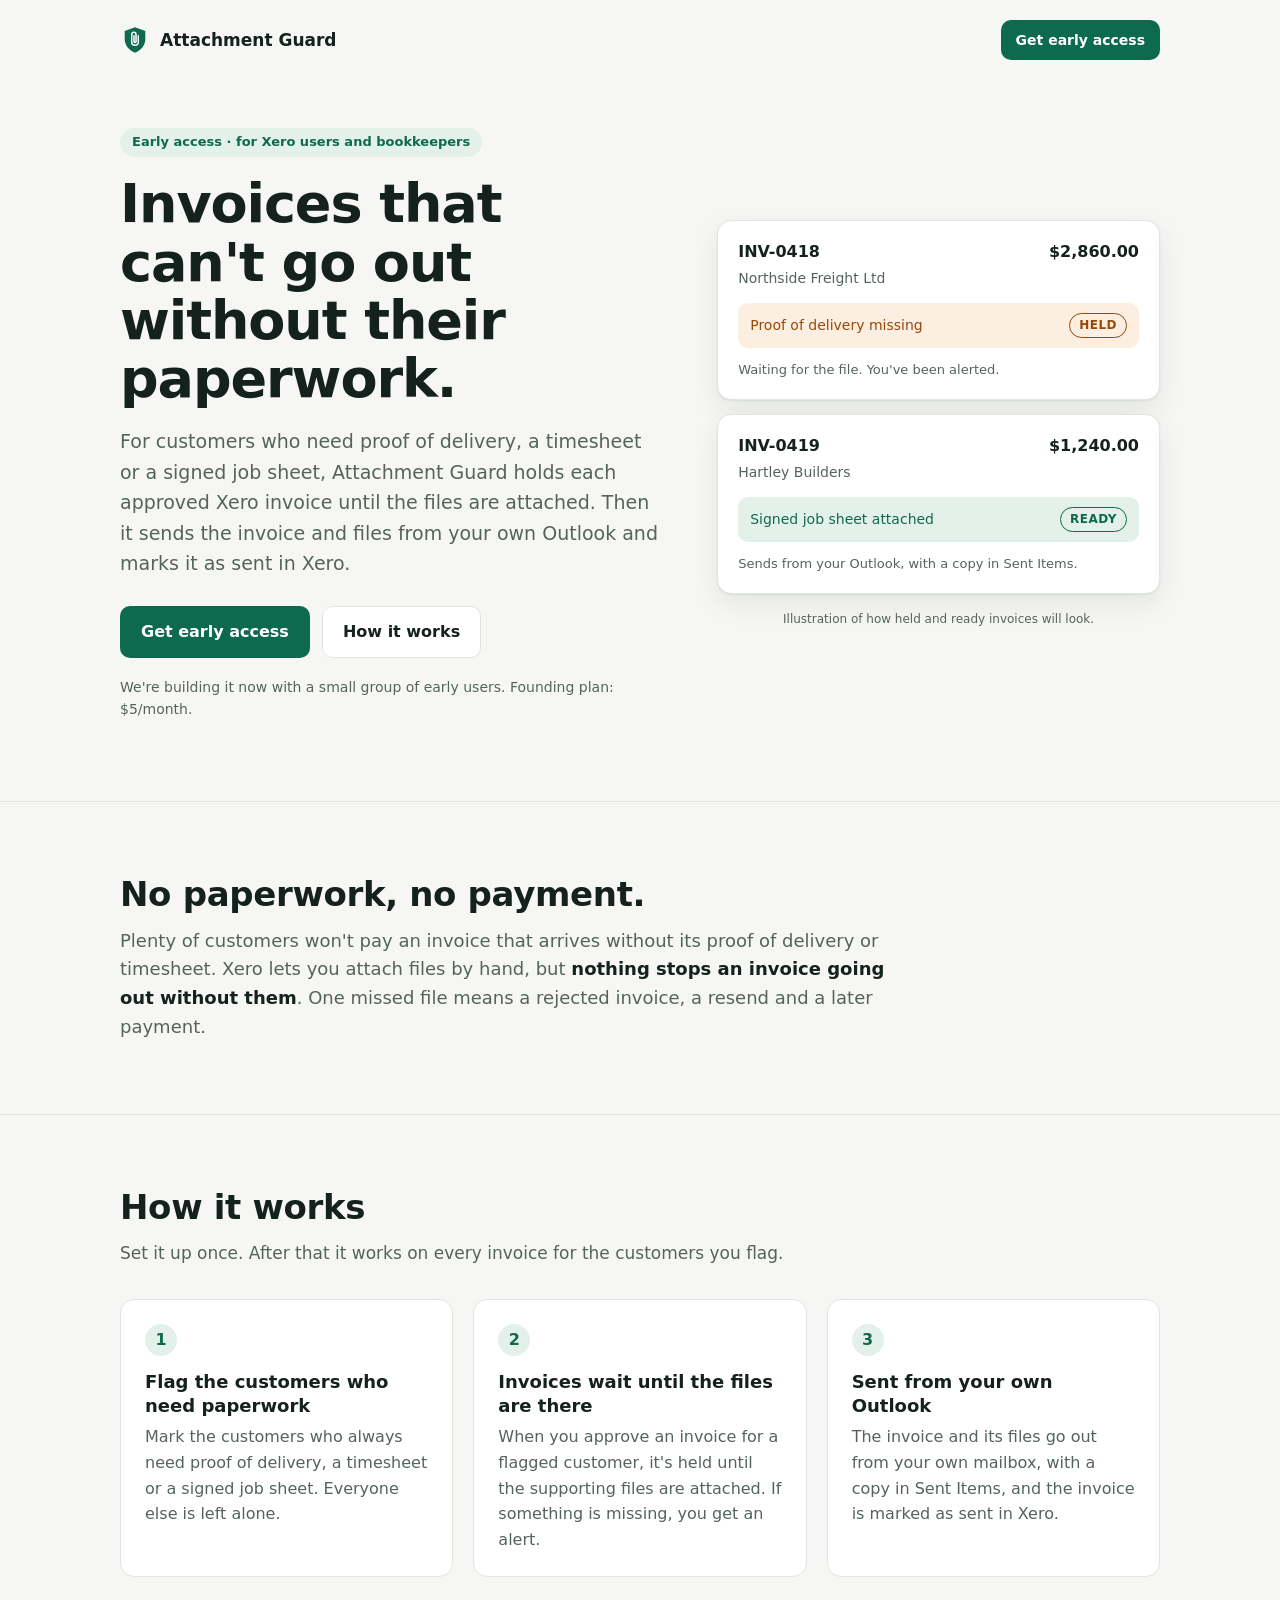
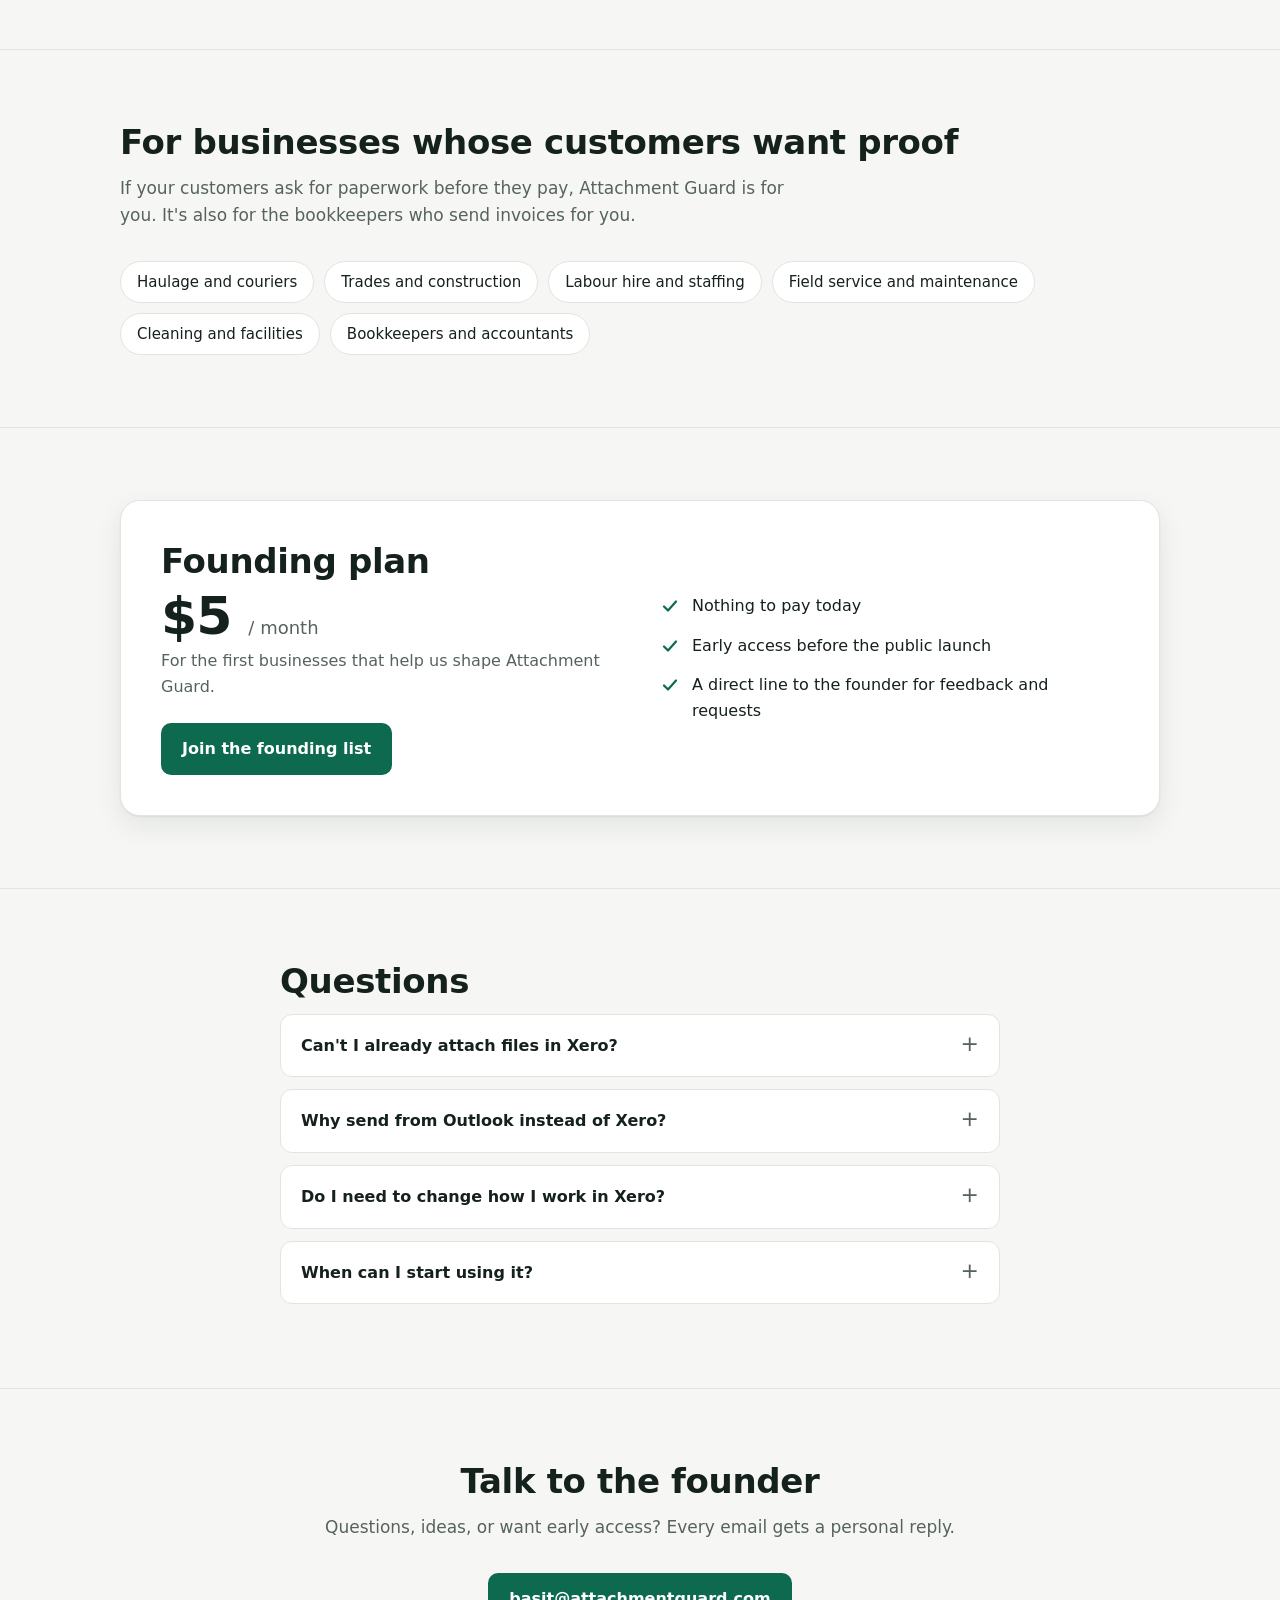
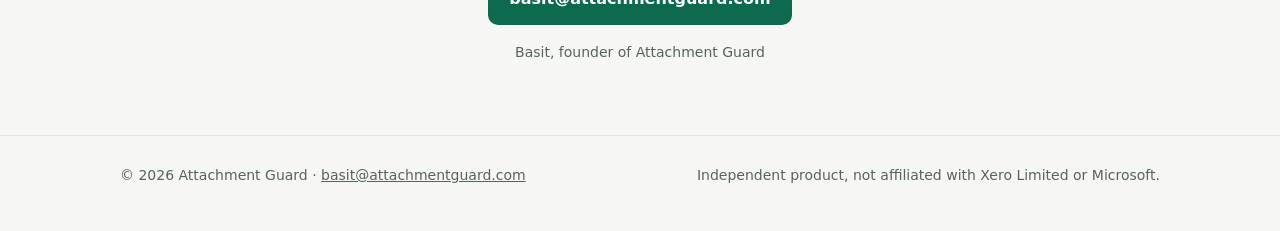
==== index.html @ 94b6b6aa "Add one-page website for attachmentguard.com Co-Authored-By: Claude Opus 5.5 <noreply@anthropic.com>" ====
<!doctype html>
<html lang="en">
<head>
  <meta charset="utf-8">
  <meta name="viewport" content="width=device-width, initial-scale=1">
  <meta name="color-scheme" content="light dark">
  <title>Attachment Guard – invoices that can't go out without their paperwork</title>
  <meta name="description" content="Attachment Guard holds Xero invoices until the proof of delivery, timesheet or signed job sheet is attached, then sends them from your own Outlook. Now in early access.">
  <link rel="canonical" href="https://attachmentguard.com/">
  <link rel="icon" href="favicon.svg" type="image/svg+xml">
  <meta name="theme-color" content="#0e6a4e">
  <meta property="og:type" content="website">
  <meta property="og:url" content="https://attachmentguard.com/">
  <meta property="og:title" content="Attachment Guard – invoices that can't go out without their paperwork">
  <meta property="og:description" content="Holds Xero invoices until the proof of delivery, timesheet or job sheet is attached, then sends them from your own Outlook.">
  <style>
    :root {
      --bg: #f6f7f4;
      --surface: #ffffff;
      --ink: #15211c;
      --muted: #56635c;
      --line: #e1e5df;
      --brand: #0e6a4e;
      --brand-hover: #0b5640;
      --brand-ink: #ffffff;
      --brand-soft: #e3f1ea;
      --warn: #9a4806;
      --warn-soft: #fcefe1;
      --shadow: 0 1px 2px rgba(16, 24, 20, .06), 0 10px 28px rgba(16, 24, 20, .08);
      --radius: 14px;
    }
    @media (prefers-color-scheme: dark) {
      :root {
        --bg: #0f1412;
        --surface: #161d1a;
        --ink: #e8eeeb;
        --muted: #9fada6;
        --line: #27312d;
        --brand: #44c495;
        --brand-hover: #5fd4a8;
        --brand-ink: #06211a;
        --brand-soft: #173329;
        --warn: #f2a868;
        --warn-soft: #33251a;
        --shadow: 0 1px 2px rgba(0, 0, 0, .3), 0 10px 28px rgba(0, 0, 0, .35);
      }
    }

    * { box-sizing: border-box; }
    html { -webkit-text-size-adjust: 100%; scroll-behavior: smooth; }
    body {
      margin: 0;
      background: var(--bg);
      color: var(--ink);
      font: 16px/1.6 system-ui, -apple-system, "Segoe UI", Roboto, "Helvetica Neue", Arial, sans-serif;
    }
    a { color: var(--brand); }
    a:focus-visible, summary:focus-visible { outline: 3px solid var(--brand); outline-offset: 3px; border-radius: 6px; }
    .wrap { max-width: 1080px; margin: 0 auto; padding: 0 20px; }

    /* Header */
    .site-head { display: flex; align-items: center; justify-content: space-between; gap: 16px; padding: 20px 0; }
    .logo { display: flex; align-items: center; gap: 10px; color: var(--ink); text-decoration: none; font-weight: 700; font-size: 17px; }
    .logo svg { width: 30px; height: 30px; flex: none; }
    .logo .shield { fill: var(--brand); }
    .logo .clip { stroke: var(--brand-ink); }

    /* Buttons */
    .btn {
      display: inline-flex; align-items: center; justify-content: center; gap: 8px;
      padding: 12px 20px; border-radius: 10px; border: 1px solid transparent;
      font-weight: 600; text-decoration: none; transition: background-color .15s, border-color .15s;
    }
    .btn-primary { background: var(--brand); color: var(--brand-ink); }
    .btn-primary:hover { background: var(--brand-hover); }
    .btn-ghost { background: var(--surface); color: var(--ink); border-color: var(--line); }
    .btn-ghost:hover { border-color: var(--muted); }
    .btn-sm { padding: 8px 14px; font-size: 14px; }

    /* Hero */
    .hero { display: grid; grid-template-columns: 1.1fr .9fr; gap: 56px; align-items: center; padding: 48px 0 80px; }
    .eyebrow {
      display: inline-block; margin-bottom: 18px; padding: 4px 12px; border-radius: 999px;
      background: var(--brand-soft); color: var(--brand); font-size: 13px; font-weight: 600;
    }
    h1 { margin: 0 0 18px; font-size: clamp(34px, 5.2vw, 54px); line-height: 1.08; letter-spacing: -.02em; }
    .lede { margin: 0 0 28px; max-width: 34em; color: var(--muted); font-size: clamp(17px, 2vw, 19px); }
    .cta-row { display: flex; flex-wrap: wrap; gap: 12px; }
    .fine { margin: 18px 0 0; color: var(--muted); font-size: 14px; }

    /* Invoice illustration */
    .mock { display: grid; gap: 14px; }
    .inv { background: var(--surface); border: 1px solid var(--line); border-radius: var(--radius); box-shadow: var(--shadow); padding: 18px 20px; }
    .inv-top { display: flex; justify-content: space-between; align-items: baseline; gap: 12px; }
    .inv-id { font-weight: 700; }
    .inv-amt { font-weight: 600; font-variant-numeric: tabular-nums; }
    .inv-cust { margin: 2px 0 14px; color: var(--muted); font-size: 14px; }
    .req { display: flex; align-items: center; justify-content: space-between; gap: 10px; padding: 10px 12px; border-radius: 10px; font-size: 14px; font-weight: 500; }
    .req.missing { background: var(--warn-soft); color: var(--warn); }
    .req.ok { background: var(--brand-soft); color: var(--brand); }
    .badge { flex: none; padding: 2px 9px; border: 1px solid currentColor; border-radius: 999px; font-size: 12px; font-weight: 700; letter-spacing: .04em; text-transform: uppercase; }
    .inv-foot { margin-top: 12px; color: var(--muted); font-size: 13px; }
    .mock-caption { margin: 2px 0 0; color: var(--muted); font-size: 12px; text-align: center; }

    /* Sections */
    section { padding: 72px 0; border-top: 1px solid var(--line); }
    h2 { margin: 0 0 12px; font-size: clamp(26px, 3.4vw, 34px); line-height: 1.2; letter-spacing: -.01em; }
    .section-lede { margin: 0 0 32px; max-width: 40em; color: var(--muted); font-size: 17px; }
    .problem p { max-width: 44em; margin: 0; color: var(--muted); font-size: 18px; }
    .problem strong { color: var(--ink); }

    .steps { display: grid; grid-template-columns: repeat(3, 1fr); gap: 20px; margin: 0; padding: 0; list-style: none; }
    .steps li { background: var(--surface); border: 1px solid var(--line); border-radius: var(--radius); padding: 24px; }
    .num { display: inline-grid; place-items: center; width: 32px; height: 32px; margin-bottom: 14px; border-radius: 50%; background: var(--brand-soft); color: var(--brand); font-weight: 700; }
    .steps h3 { margin: 0 0 6px; font-size: 18px; line-height: 1.35; }
    .steps p { margin: 0; color: var(--muted); }

    .chips { display: flex; flex-wrap: wrap; gap: 10px; margin: 0; padding: 0; list-style: none; }
    .chips li { padding: 8px 16px; background: var(--surface); border: 1px solid var(--line); border-radius: 999px; font-size: 15px; }

    .plan {
      display: grid; grid-template-columns: 1fr 1fr; gap: 40px; align-items: center;
      padding: 40px; background: var(--surface); border: 1px solid var(--line); border-radius: 20px; box-shadow: var(--shadow);
    }
    .plan h2 { margin-bottom: 6px; }
    .price { margin: 8px 0 6px; font-size: 52px; font-weight: 800; line-height: 1; letter-spacing: -.02em; }
    .price span { color: var(--muted); font-size: 18px; font-weight: 500; letter-spacing: 0; }
    .plan-note { margin: 0 0 24px; color: var(--muted); }
    .checks { display: grid; gap: 14px; margin: 0; padding: 0; list-style: none; }
    .checks li { display: flex; gap: 12px; }
    .checks svg { flex: none; width: 20px; height: 20px; margin-top: 3px; color: var(--brand); }

    .faq { max-width: 760px; }
    details { margin-bottom: 12px; padding: 0 20px; background: var(--surface); border: 1px solid var(--line); border-radius: 12px; }
    summary { display: flex; justify-content: space-between; gap: 16px; padding: 18px 0; cursor: pointer; font-weight: 600; list-style: none; }
    summary::-webkit-details-marker { display: none; }
    summary::after { content: "+"; color: var(--muted); font-size: 22px; font-weight: 400; line-height: 1; }
    details[open] summary::after { content: "\2013"; }
    details p { margin: 0 0 18px; color: var(--muted); }

    .contact { text-align: center; }
    .contact .section-lede { margin-left: auto; margin-right: auto; }
    .contact .btn { overflow-wrap: anywhere; }
    .signoff { margin: 16px 0 0; color: var(--muted); font-size: 14px; }

    .site-foot { padding: 28px 0 44px; border-top: 1px solid var(--line); color: var(--muted); font-size: 14px; }
    .foot-row { display: flex; flex-wrap: wrap; justify-content: space-between; gap: 8px 24px; }
    .site-foot a { color: inherit; }

    @media (max-width: 860px) {
      .hero { grid-template-columns: 1fr; gap: 40px; padding: 24px 0 64px; }
      .steps { grid-template-columns: 1fr; }
      section { padding: 56px 0; }
    }
    @media (max-width: 720px) {
      .plan { grid-template-columns: 1fr; gap: 28px; padding: 26px 22px; }
    }
    @media (max-width: 420px) {
      .wrap { padding: 0 16px; }
      .cta-row .btn { flex: 1 1 100%; }
      .site-head .btn-sm { padding: 7px 12px; }
    }
    @media (prefers-reduced-motion: reduce) {
      html { scroll-behavior: auto; }
    }
  </style>
</head>
<body>
  <div class="wrap">
    <header class="site-head">
      <a class="logo" href="/" aria-label="Attachment Guard home">
        <svg viewBox="0 0 32 32" aria-hidden="true">
          <path class="shield" d="M16 2.5 5 6.5v8.2c0 7.1 4.7 12.6 11 14.8 6.3-2.2 11-7.7 11-14.8V6.5L16 2.5z"/>
          <path class="clip" d="M19.5 11.5v6.5a3.5 3.5 0 0 1-7 0V10a2.3 2.3 0 0 1 4.6 0v7.6a1.1 1.1 0 0 1-2.2 0v-6.1" fill="none" stroke-width="1.6" stroke-linecap="round" stroke-linejoin="round"/>
        </svg>
        Attachment Guard
      </a>
      <a class="btn btn-primary btn-sm" href="mailto:basit@attachmentguard.com?subject=Early%20access%20to%20Attachment%20Guard">Get early access</a>
    </header>

    <main>
      <div class="hero">
        <div>
          <span class="eyebrow">Early access &middot; for Xero users and bookkeepers</span>
          <h1>Invoices that can't go out without their paperwork.</h1>
          <p class="lede">For customers who need proof of delivery, a timesheet or a signed job sheet, Attachment Guard holds each approved Xero invoice until the files are attached. Then it sends the invoice and files from your own Outlook and marks it as sent in Xero.</p>
          <div class="cta-row">
            <a class="btn btn-primary" href="mailto:basit@attachmentguard.com?subject=Early%20access%20to%20Attachment%20Guard">Get early access</a>
            <a class="btn btn-ghost" href="#how">How it works</a>
          </div>
          <p class="fine">We're building it now with a small group of early users. Founding plan: $5/month.</p>
        </div>

        <div class="mock" role="img" aria-label="Illustration: one invoice held because its proof of delivery is missing, and another ready to send because its signed job sheet is attached.">
          <div class="inv">
            <div class="inv-top"><span class="inv-id">INV-0418</span><span class="inv-amt">$2,860.00</span></div>
            <div class="inv-cust">Northside Freight Ltd</div>
            <div class="req missing"><span>Proof of delivery missing</span><span class="badge">Held</span></div>
            <div class="inv-foot">Waiting for the file. You've been alerted.</div>
          </div>
          <div class="inv">
            <div class="inv-top"><span class="inv-id">INV-0419</span><span class="inv-amt">$1,240.00</span></div>
            <div class="inv-cust">Hartley Builders</div>
            <div class="req ok"><span>Signed job sheet attached</span><span class="badge">Ready</span></div>
            <div class="inv-foot">Sends from your Outlook, with a copy in Sent Items.</div>
          </div>
          <p class="mock-caption">Illustration of how held and ready invoices will look.</p>
        </div>
      </div>
    </main>
  </div>

  <section class="problem">
    <div class="wrap">
      <h2>No paperwork, no payment.</h2>
      <p>Plenty of customers won't pay an invoice that arrives without its proof of delivery or timesheet. Xero lets you attach files by hand, but <strong>nothing stops an invoice going out without them</strong>. One missed file means a rejected invoice, a resend and a later payment.</p>
    </div>
  </section>

  <section id="how">
    <div class="wrap">
      <h2>How it works</h2>
      <p class="section-lede">Set it up once. After that it works on every invoice for the customers you flag.</p>
      <ol class="steps">
        <li>
          <span class="num">1</span>
          <h3>Flag the customers who need paperwork</h3>
          <p>Mark the customers who always need proof of delivery, a timesheet or a signed job sheet. Everyone else is left alone.</p>
        </li>
        <li>
          <span class="num">2</span>
          <h3>Invoices wait until the files are there</h3>
          <p>When you approve an invoice for a flagged customer, it's held until the supporting files are attached. If something is missing, you get an alert.</p>
        </li>
        <li>
          <span class="num">3</span>
          <h3>Sent from your own Outlook</h3>
          <p>The invoice and its files go out from your own mailbox, with a copy in Sent Items, and the invoice is marked as sent in Xero.</p>
        </li>
      </ol>
    </div>
  </section>

  <section>
    <div class="wrap">
      <h2>For businesses whose customers want proof</h2>
      <p class="section-lede">If your customers ask for paperwork before they pay, Attachment Guard is for you. It's also for the bookkeepers who send invoices for you.</p>
      <ul class="chips">
        <li>Haulage and couriers</li>
        <li>Trades and construction</li>
        <li>Labour hire and staffing</li>
        <li>Field service and maintenance</li>
        <li>Cleaning and facilities</li>
        <li>Bookkeepers and accountants</li>
      </ul>
    </div>
  </section>

  <section>
    <div class="wrap">
      <div class="plan">
        <div>
          <h2>Founding plan</h2>
          <p class="price">$5 <span>/ month</span></p>
          <p class="plan-note">For the first businesses that help us shape Attachment Guard.</p>
          <a class="btn btn-primary" href="mailto:basit@attachmentguard.com?subject=Founding%20plan">Join the founding list</a>
        </div>
        <ul class="checks">
          <li>
            <svg viewBox="0 0 20 20" fill="none" stroke="currentColor" stroke-width="2.2" stroke-linecap="round" stroke-linejoin="round" aria-hidden="true"><path d="M4 10.5l4 4 8-9"/></svg>
            <span>Nothing to pay today</span>
          </li>
          <li>
            <svg viewBox="0 0 20 20" fill="none" stroke="currentColor" stroke-width="2.2" stroke-linecap="round" stroke-linejoin="round" aria-hidden="true"><path d="M4 10.5l4 4 8-9"/></svg>
            <span>Early access before the public launch</span>
          </li>
          <li>
            <svg viewBox="0 0 20 20" fill="none" stroke="currentColor" stroke-width="2.2" stroke-linecap="round" stroke-linejoin="round" aria-hidden="true"><path d="M4 10.5l4 4 8-9"/></svg>
            <span>A direct line to the founder for feedback and requests</span>
          </li>
        </ul>
      </div>
    </div>
  </section>

  <section>
    <div class="wrap faq">
      <h2>Questions</h2>
      <details>
        <summary>Can't I already attach files in Xero?</summary>
        <p>You can, by hand. The problem is that nothing stops an invoice going out without them. Attachment Guard holds invoices for flagged customers until the files are there, so they can't be forgotten.</p>
      </details>
      <details>
        <summary>Why send from Outlook instead of Xero?</summary>
        <p>Your customer gets the email from your own address, replies come straight to you, and you keep a copy in Sent Items like any other email.</p>
      </details>
      <details>
        <summary>Do I need to change how I work in Xero?</summary>
        <p>No. You keep creating and approving invoices in Xero as usual. Attachment Guard only steps in for the customers you've flagged.</p>
      </details>
      <details>
        <summary>When can I start using it?</summary>
        <p>We're building it now with a small group of Xero users and bookkeepers. Email us and we'll add you to the early access list.</p>
      </details>
    </div>
  </section>

  <section class="contact">
    <div class="wrap">
      <h2>Talk to the founder</h2>
      <p class="section-lede">Questions, ideas, or want early access? Every email gets a personal reply.</p>
      <a class="btn btn-primary" href="mailto:basit@attachmentguard.com">basit@attachmentguard.com</a>
      <p class="signoff">Basit, founder of Attachment Guard</p>
    </div>
  </section>

  <footer class="site-foot">
    <div class="wrap foot-row">
      <span>&copy; 2026 Attachment Guard &middot; <a href="mailto:basit@attachmentguard.com">basit@attachmentguard.com</a></span>
      <span>Independent product, not affiliated with Xero Limited or Microsoft.</span>
    </div>
  </footer>
</body>
</html>
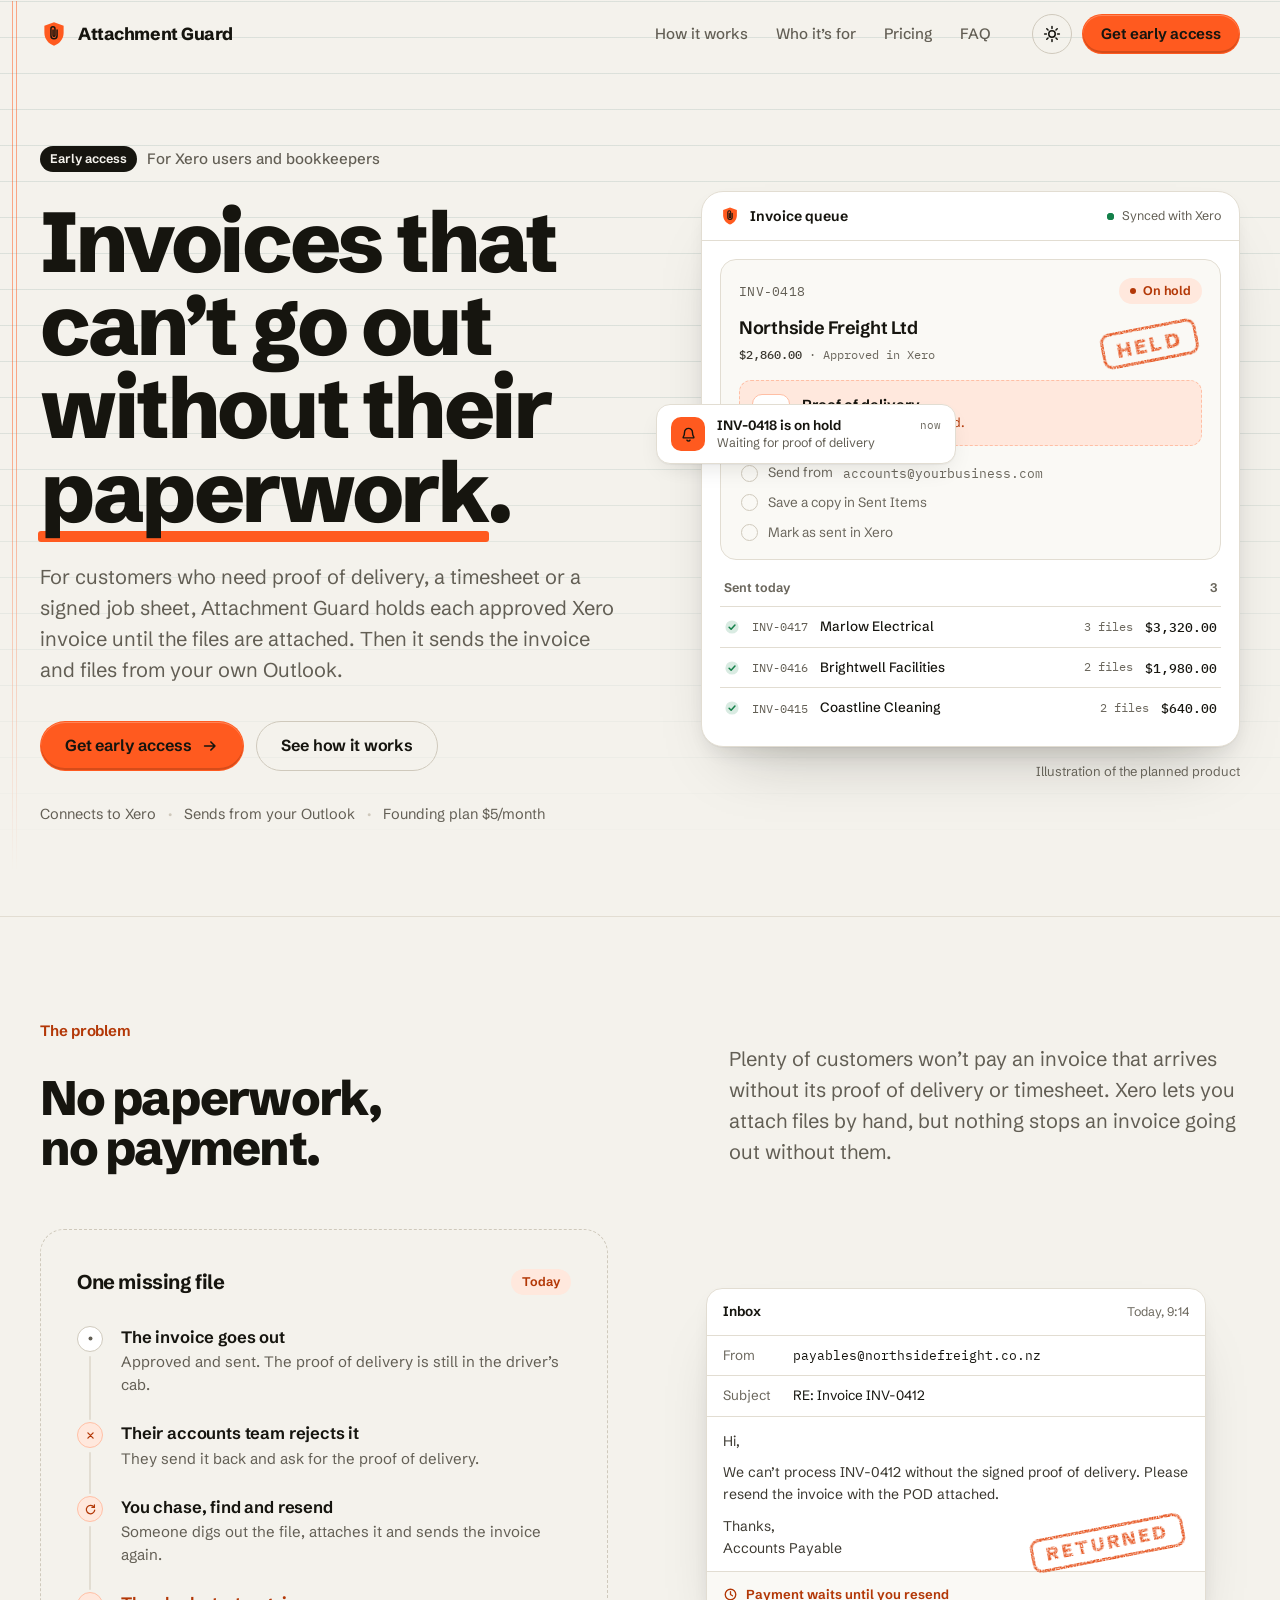
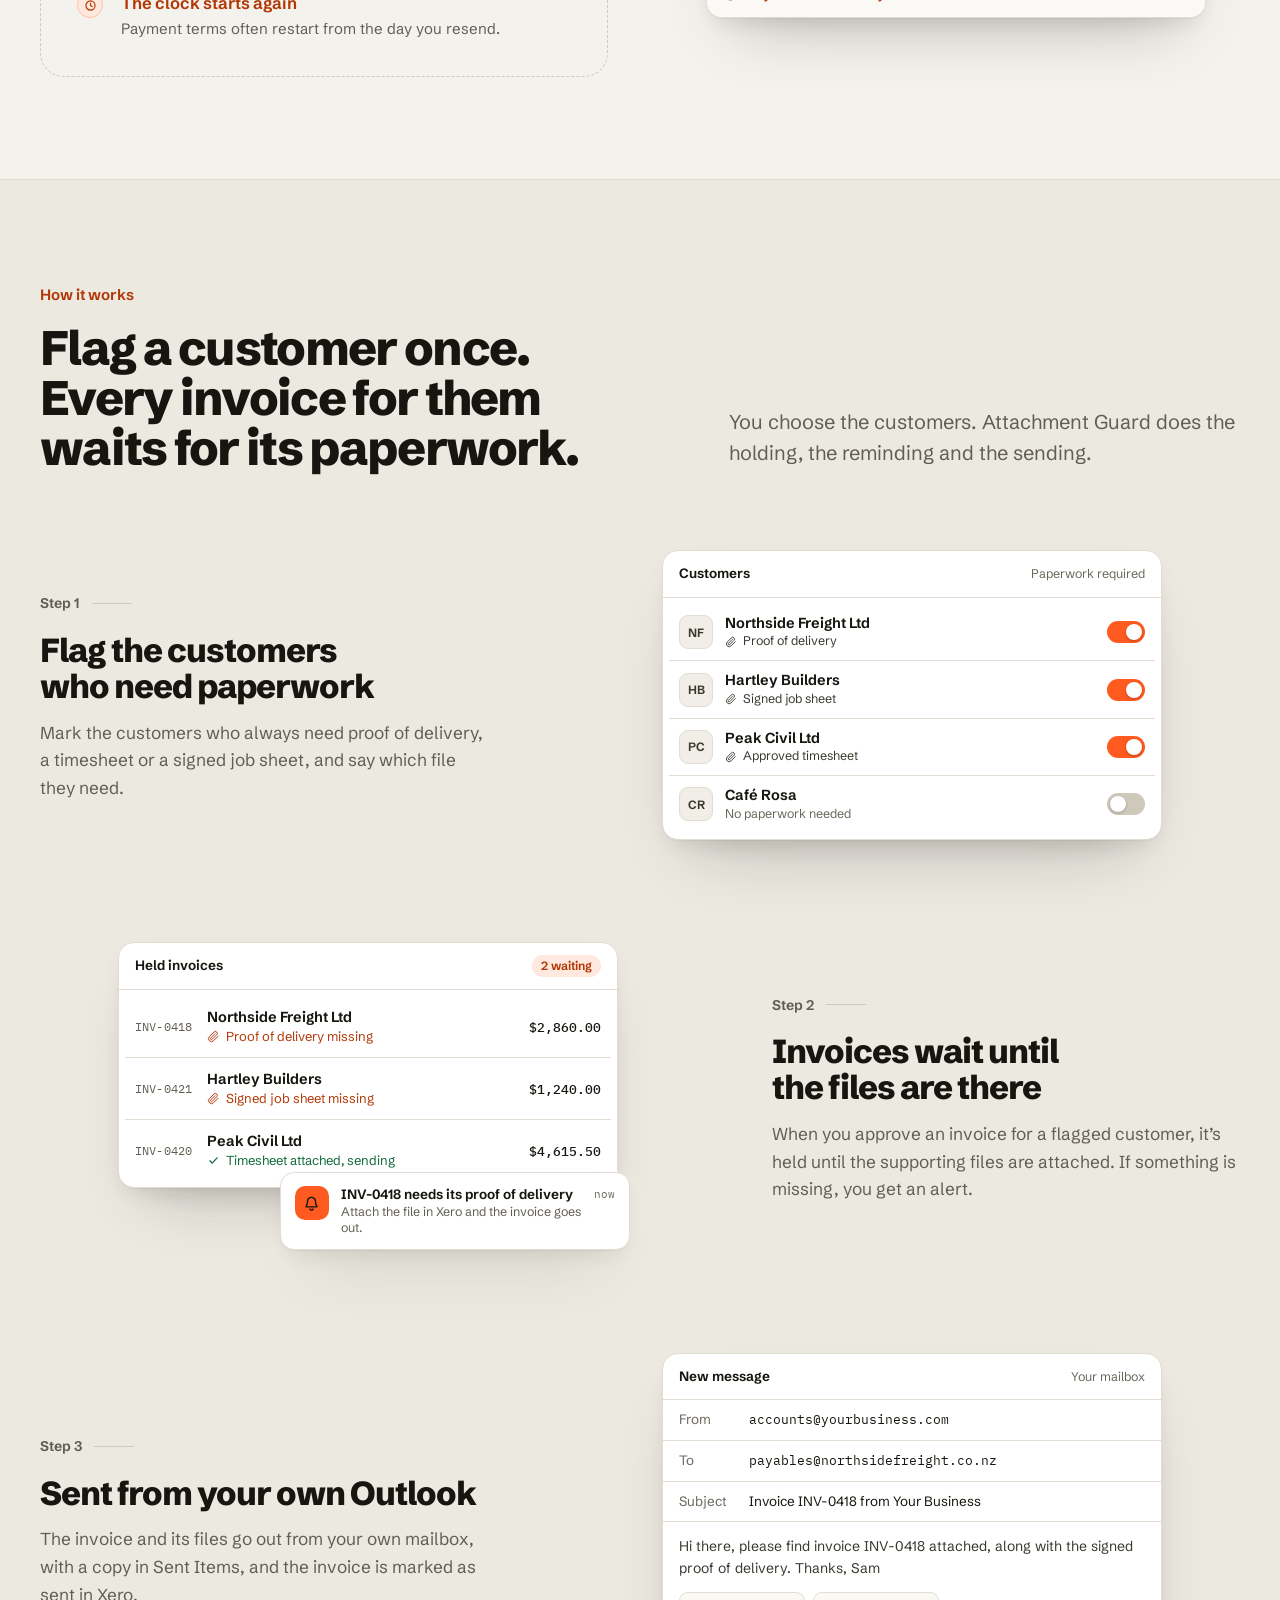
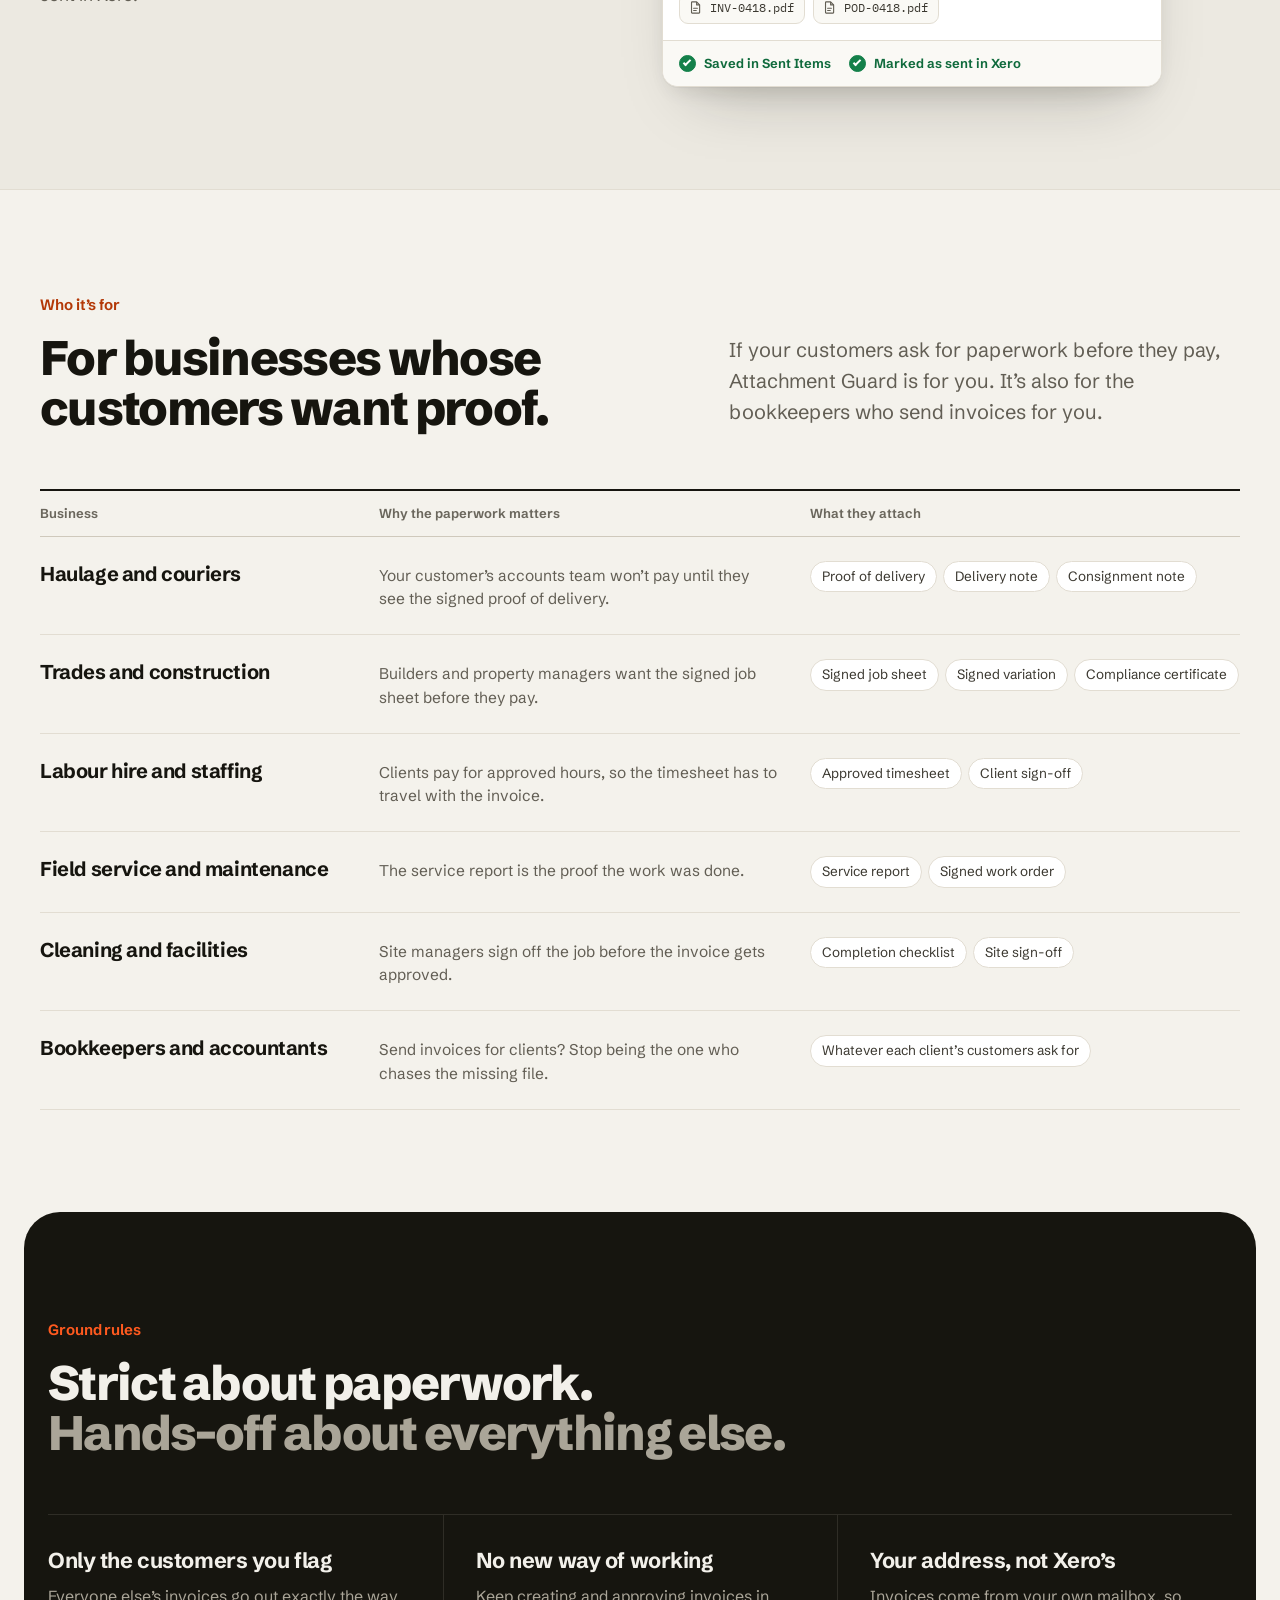
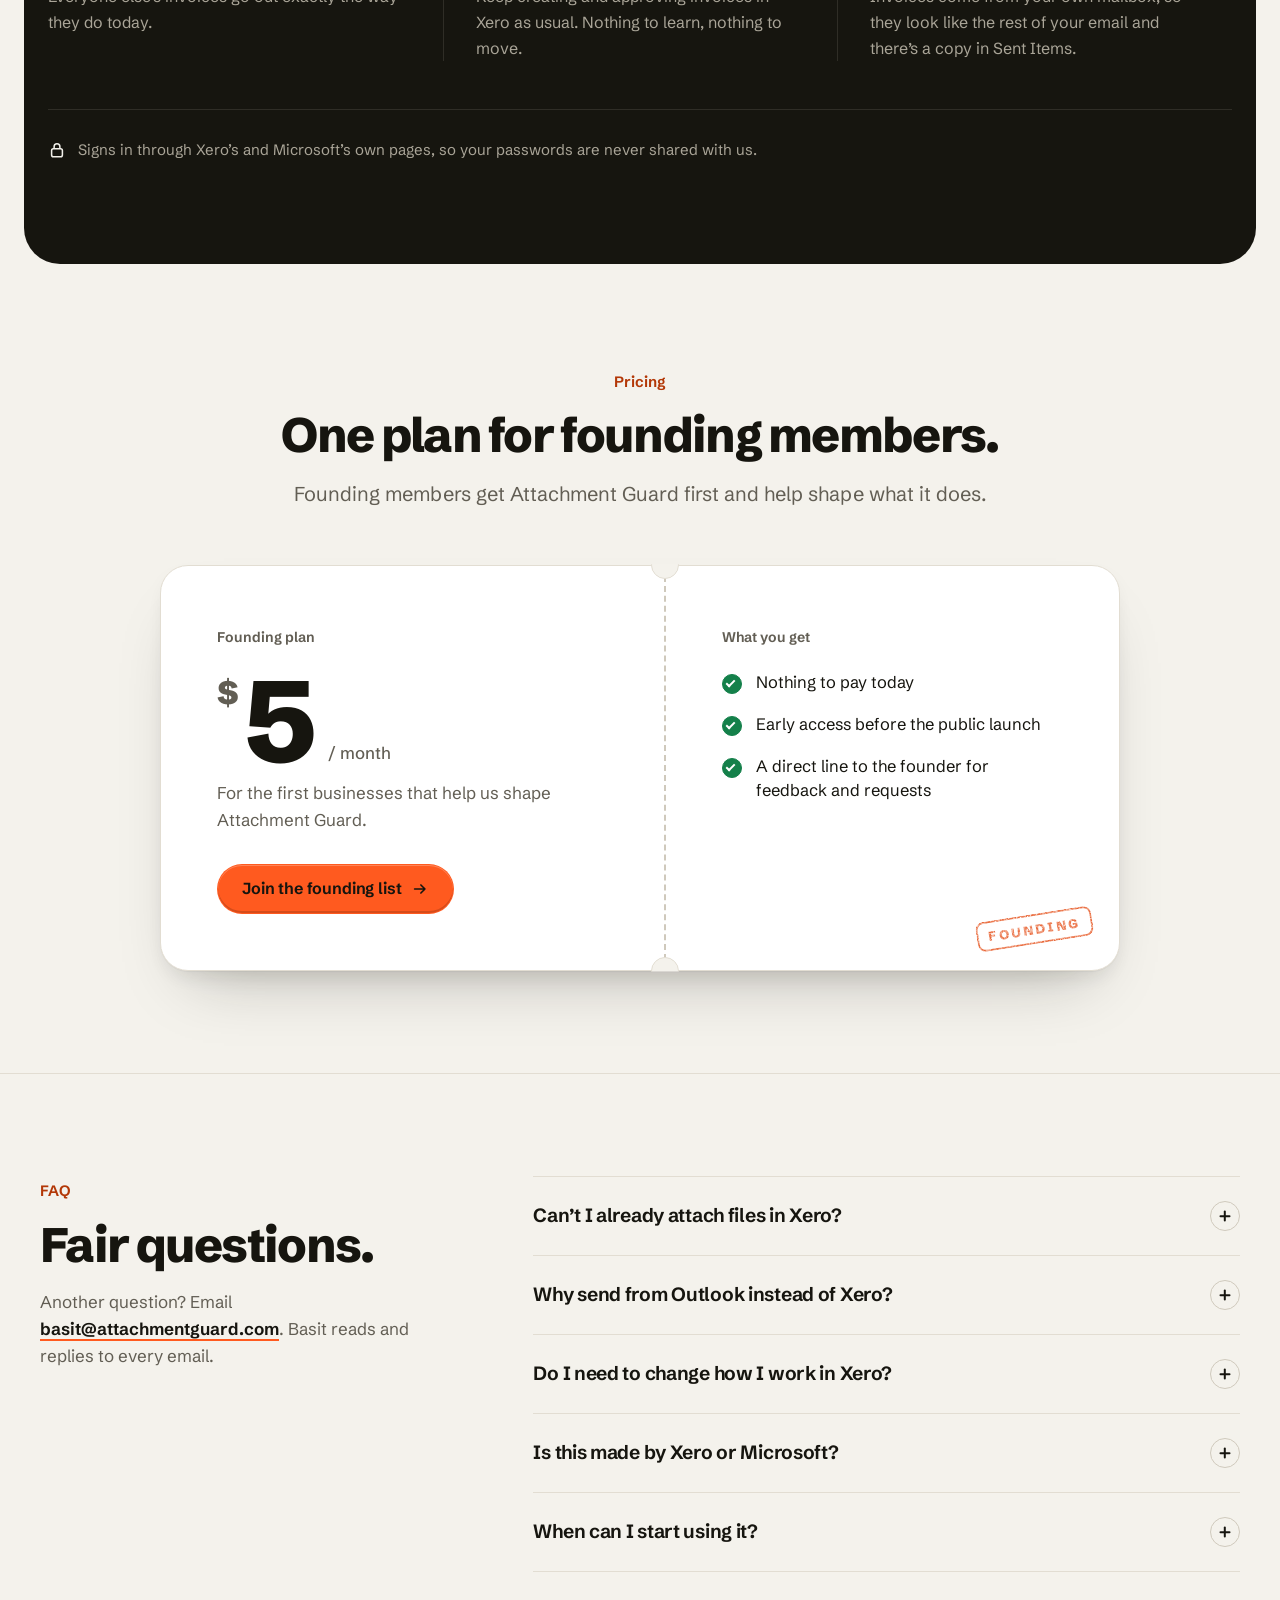
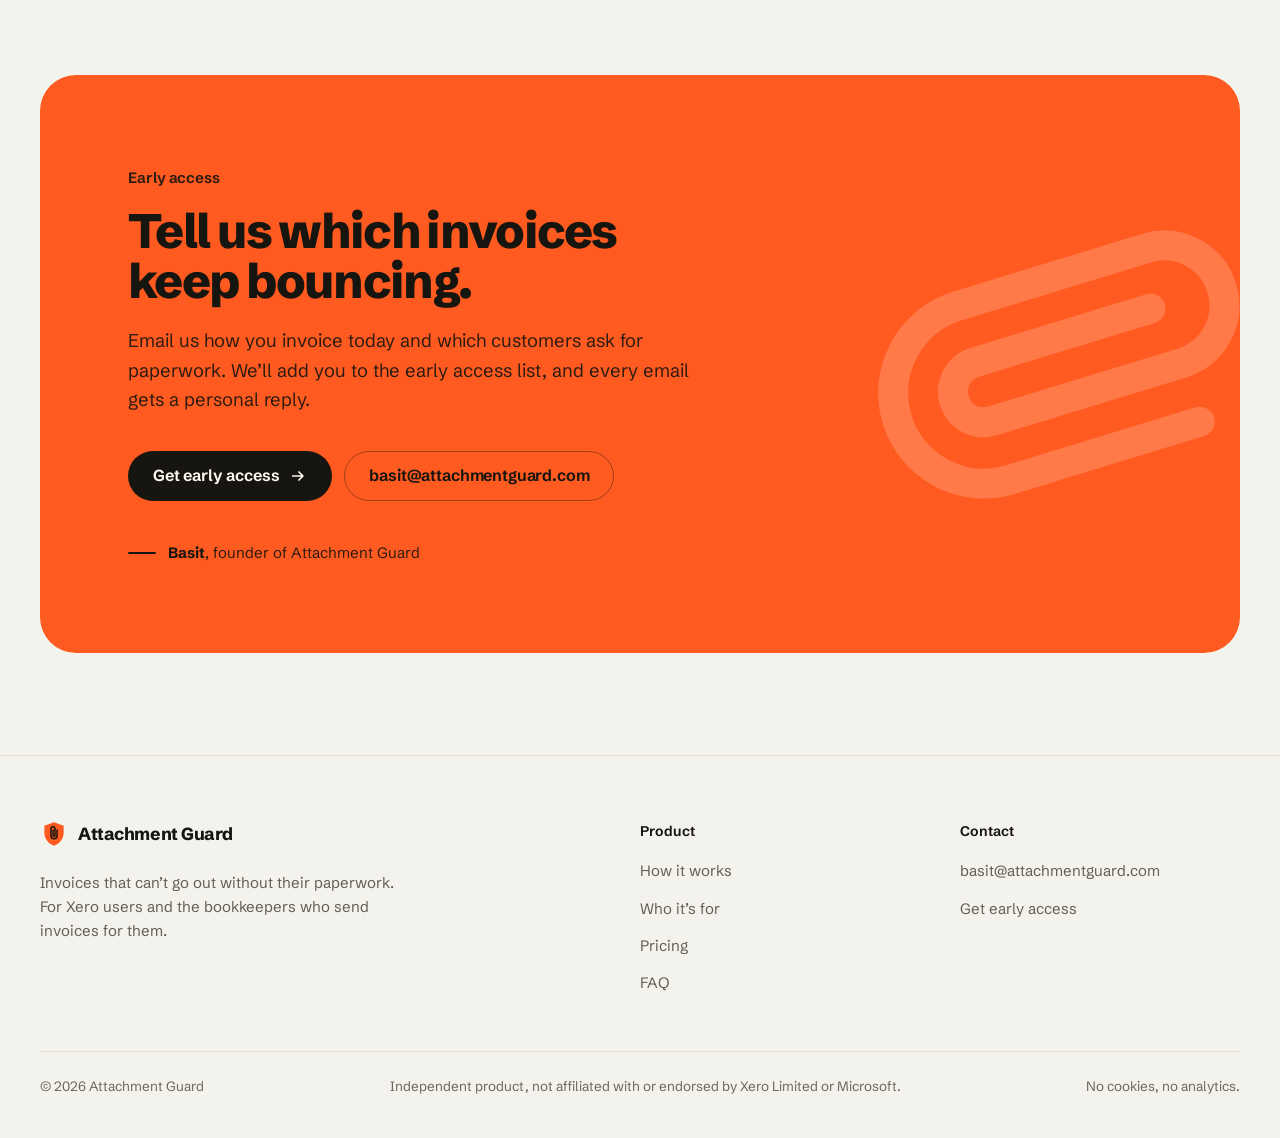
==== commit 5e61882c: "Redesign the landing page New look with light and dark themes, an animated hero showing an invoice h" ====
--- a/index.html
+++ b/index.html
@@ -3,321 +3,477 @@
 <head>
   <meta charset="utf-8">
   <meta name="viewport" content="width=device-width, initial-scale=1">
-  <meta name="color-scheme" content="light dark">
-  <title>Attachment Guard – invoices that can't go out without their paperwork</title>
+  <title>Attachment Guard – Invoices that can’t go out without their paperwork</title>
   <meta name="description" content="Attachment Guard holds Xero invoices until the proof of delivery, timesheet or signed job sheet is attached, then sends them from your own Outlook. Now in early access.">
   <link rel="canonical" href="https://attachmentguard.com/">
+  <meta name="color-scheme" content="light dark">
+  <meta name="theme-color" content="#f4f2ec">
   <link rel="icon" href="favicon.svg" type="image/svg+xml">
-  <meta name="theme-color" content="#0e6a4e">
+  <link rel="apple-touch-icon" href="apple-touch-icon.png">
+  <link rel="preload" href="assets/fonts/schibsted-grotesk-latin.woff2" as="font" type="font/woff2" crossorigin>
+
   <meta property="og:type" content="website">
+  <meta property="og:site_name" content="Attachment Guard">
   <meta property="og:url" content="https://attachmentguard.com/">
-  <meta property="og:title" content="Attachment Guard – invoices that can't go out without their paperwork">
+  <meta property="og:title" content="Attachment Guard – Invoices that can’t go out without their paperwork">
   <meta property="og:description" content="Holds Xero invoices until the proof of delivery, timesheet or job sheet is attached, then sends them from your own Outlook.">
-  <style>
-    :root {
-      --bg: #f6f7f4;
-      --surface: #ffffff;
-      --ink: #15211c;
-      --muted: #56635c;
-      --line: #e1e5df;
-      --brand: #0e6a4e;
-      --brand-hover: #0b5640;
-      --brand-ink: #ffffff;
-      --brand-soft: #e3f1ea;
-      --warn: #9a4806;
-      --warn-soft: #fcefe1;
-      --shadow: 0 1px 2px rgba(16, 24, 20, .06), 0 10px 28px rgba(16, 24, 20, .08);
-      --radius: 14px;
-    }
-    @media (prefers-color-scheme: dark) {
-      :root {
-        --bg: #0f1412;
-        --surface: #161d1a;
-        --ink: #e8eeeb;
-        --muted: #9fada6;
-        --line: #27312d;
-        --brand: #44c495;
-        --brand-hover: #5fd4a8;
-        --brand-ink: #06211a;
-        --brand-soft: #173329;
-        --warn: #f2a868;
-        --warn-soft: #33251a;
-        --shadow: 0 1px 2px rgba(0, 0, 0, .3), 0 10px 28px rgba(0, 0, 0, .35);
-      }
-    }
-
-    * { box-sizing: border-box; }
-    html { -webkit-text-size-adjust: 100%; scroll-behavior: smooth; }
-    body {
-      margin: 0;
-      background: var(--bg);
-      color: var(--ink);
-      font: 16px/1.6 system-ui, -apple-system, "Segoe UI", Roboto, "Helvetica Neue", Arial, sans-serif;
-    }
-    a { color: var(--brand); }
-    a:focus-visible, summary:focus-visible { outline: 3px solid var(--brand); outline-offset: 3px; border-radius: 6px; }
-    .wrap { max-width: 1080px; margin: 0 auto; padding: 0 20px; }
-
-    /* Header */
-    .site-head { display: flex; align-items: center; justify-content: space-between; gap: 16px; padding: 20px 0; }
-    .logo { display: flex; align-items: center; gap: 10px; color: var(--ink); text-decoration: none; font-weight: 700; font-size: 17px; }
-    .logo svg { width: 30px; height: 30px; flex: none; }
-    .logo .shield { fill: var(--brand); }
-    .logo .clip { stroke: var(--brand-ink); }
-
-    /* Buttons */
-    .btn {
-      display: inline-flex; align-items: center; justify-content: center; gap: 8px;
-      padding: 12px 20px; border-radius: 10px; border: 1px solid transparent;
-      font-weight: 600; text-decoration: none; transition: background-color .15s, border-color .15s;
-    }
-    .btn-primary { background: var(--brand); color: var(--brand-ink); }
-    .btn-primary:hover { background: var(--brand-hover); }
-    .btn-ghost { background: var(--surface); color: var(--ink); border-color: var(--line); }
-    .btn-ghost:hover { border-color: var(--muted); }
-    .btn-sm { padding: 8px 14px; font-size: 14px; }
-
-    /* Hero */
-    .hero { display: grid; grid-template-columns: 1.1fr .9fr; gap: 56px; align-items: center; padding: 48px 0 80px; }
-    .eyebrow {
-      display: inline-block; margin-bottom: 18px; padding: 4px 12px; border-radius: 999px;
-      background: var(--brand-soft); color: var(--brand); font-size: 13px; font-weight: 600;
-    }
-    h1 { margin: 0 0 18px; font-size: clamp(34px, 5.2vw, 54px); line-height: 1.08; letter-spacing: -.02em; }
-    .lede { margin: 0 0 28px; max-width: 34em; color: var(--muted); font-size: clamp(17px, 2vw, 19px); }
-    .cta-row { display: flex; flex-wrap: wrap; gap: 12px; }
-    .fine { margin: 18px 0 0; color: var(--muted); font-size: 14px; }
-
-    /* Invoice illustration */
-    .mock { display: grid; gap: 14px; }
-    .inv { background: var(--surface); border: 1px solid var(--line); border-radius: var(--radius); box-shadow: var(--shadow); padding: 18px 20px; }
-    .inv-top { display: flex; justify-content: space-between; align-items: baseline; gap: 12px; }
-    .inv-id { font-weight: 700; }
-    .inv-amt { font-weight: 600; font-variant-numeric: tabular-nums; }
-    .inv-cust { margin: 2px 0 14px; color: var(--muted); font-size: 14px; }
-    .req { display: flex; align-items: center; justify-content: space-between; gap: 10px; padding: 10px 12px; border-radius: 10px; font-size: 14px; font-weight: 500; }
-    .req.missing { background: var(--warn-soft); color: var(--warn); }
-    .req.ok { background: var(--brand-soft); color: var(--brand); }
-    .badge { flex: none; padding: 2px 9px; border: 1px solid currentColor; border-radius: 999px; font-size: 12px; font-weight: 700; letter-spacing: .04em; text-transform: uppercase; }
-    .inv-foot { margin-top: 12px; color: var(--muted); font-size: 13px; }
-    .mock-caption { margin: 2px 0 0; color: var(--muted); font-size: 12px; text-align: center; }
-
-    /* Sections */
-    section { padding: 72px 0; border-top: 1px solid var(--line); }
-    h2 { margin: 0 0 12px; font-size: clamp(26px, 3.4vw, 34px); line-height: 1.2; letter-spacing: -.01em; }
-    .section-lede { margin: 0 0 32px; max-width: 40em; color: var(--muted); font-size: 17px; }
-    .problem p { max-width: 44em; margin: 0; color: var(--muted); font-size: 18px; }
-    .problem strong { color: var(--ink); }
-
-    .steps { display: grid; grid-template-columns: repeat(3, 1fr); gap: 20px; margin: 0; padding: 0; list-style: none; }
-    .steps li { background: var(--surface); border: 1px solid var(--line); border-radius: var(--radius); padding: 24px; }
-    .num { display: inline-grid; place-items: center; width: 32px; height: 32px; margin-bottom: 14px; border-radius: 50%; background: var(--brand-soft); color: var(--brand); font-weight: 700; }
-    .steps h3 { margin: 0 0 6px; font-size: 18px; line-height: 1.35; }
-    .steps p { margin: 0; color: var(--muted); }
-
-    .chips { display: flex; flex-wrap: wrap; gap: 10px; margin: 0; padding: 0; list-style: none; }
-    .chips li { padding: 8px 16px; background: var(--surface); border: 1px solid var(--line); border-radius: 999px; font-size: 15px; }
-
-    .plan {
-      display: grid; grid-template-columns: 1fr 1fr; gap: 40px; align-items: center;
-      padding: 40px; background: var(--surface); border: 1px solid var(--line); border-radius: 20px; box-shadow: var(--shadow);
-    }
-    .plan h2 { margin-bottom: 6px; }
-    .price { margin: 8px 0 6px; font-size: 52px; font-weight: 800; line-height: 1; letter-spacing: -.02em; }
-    .price span { color: var(--muted); font-size: 18px; font-weight: 500; letter-spacing: 0; }
-    .plan-note { margin: 0 0 24px; color: var(--muted); }
-    .checks { display: grid; gap: 14px; margin: 0; padding: 0; list-style: none; }
-    .checks li { display: flex; gap: 12px; }
-    .checks svg { flex: none; width: 20px; height: 20px; margin-top: 3px; color: var(--brand); }
-
-    .faq { max-width: 760px; }
-    details { margin-bottom: 12px; padding: 0 20px; background: var(--surface); border: 1px solid var(--line); border-radius: 12px; }
-    summary { display: flex; justify-content: space-between; gap: 16px; padding: 18px 0; cursor: pointer; font-weight: 600; list-style: none; }
-    summary::-webkit-details-marker { display: none; }
-    summary::after { content: "+"; color: var(--muted); font-size: 22px; font-weight: 400; line-height: 1; }
-    details[open] summary::after { content: "\2013"; }
-    details p { margin: 0 0 18px; color: var(--muted); }
-
-    .contact { text-align: center; }
-    .contact .section-lede { margin-left: auto; margin-right: auto; }
-    .contact .btn { overflow-wrap: anywhere; }
-    .signoff { margin: 16px 0 0; color: var(--muted); font-size: 14px; }
-
-    .site-foot { padding: 28px 0 44px; border-top: 1px solid var(--line); color: var(--muted); font-size: 14px; }
-    .foot-row { display: flex; flex-wrap: wrap; justify-content: space-between; gap: 8px 24px; }
-    .site-foot a { color: inherit; }
-
-    @media (max-width: 860px) {
-      .hero { grid-template-columns: 1fr; gap: 40px; padding: 24px 0 64px; }
-      .steps { grid-template-columns: 1fr; }
-      section { padding: 56px 0; }
-    }
-    @media (max-width: 720px) {
-      .plan { grid-template-columns: 1fr; gap: 28px; padding: 26px 22px; }
-    }
-    @media (max-width: 420px) {
-      .wrap { padding: 0 16px; }
-      .cta-row .btn { flex: 1 1 100%; }
-      .site-head .btn-sm { padding: 7px 12px; }
-    }
-    @media (prefers-reduced-motion: reduce) {
-      html { scroll-behavior: auto; }
-    }
-  </style>
+  <meta property="og:image" content="https://attachmentguard.com/og.png">
+  <meta property="og:image:width" content="1200">
+  <meta property="og:image:height" content="630">
+  <meta property="og:image:alt" content="Attachment Guard: invoices that can’t go out without their paperwork.">
+  <meta name="twitter:card" content="summary_large_image">
+
+  <script>
+    /* Pick the theme before first paint so there is no flash. */
+    (function () {
+      var root = document.documentElement, saved = null;
+      root.classList.add('js');
+      try { saved = localStorage.getItem('ag-theme'); } catch (e) {}
+      var theme = saved === 'light' || saved === 'dark' ? saved
+        : (window.matchMedia && matchMedia('(prefers-color-scheme: dark)').matches ? 'dark' : 'light');
+      root.setAttribute('data-theme', theme);
+      // If app.js never runs, show everything rather than leave reveals hidden.
+      setTimeout(function () { if (!root.classList.contains('js-ready')) root.classList.remove('js'); }, 3000);
+      var meta = document.querySelector('meta[name="theme-color"]');
+      if (meta) meta.setAttribute('content', theme === 'dark' ? '#0f0e0c' : '#f4f2ec');
+    })();
+  </script>
+  <link rel="stylesheet" href="assets/styles.css?v=4">
+  <script src="assets/app.js?v=4" defer></script>
 </head>
 <body>
-  <div class="wrap">
-    <header class="site-head">
-      <a class="logo" href="/" aria-label="Attachment Guard home">
-        <svg viewBox="0 0 32 32" aria-hidden="true">
-          <path class="shield" d="M16 2.5 5 6.5v8.2c0 7.1 4.7 12.6 11 14.8 6.3-2.2 11-7.7 11-14.8V6.5L16 2.5z"/>
-          <path class="clip" d="M19.5 11.5v6.5a3.5 3.5 0 0 1-7 0V10a2.3 2.3 0 0 1 4.6 0v7.6a1.1 1.1 0 0 1-2.2 0v-6.1" fill="none" stroke-width="1.6" stroke-linecap="round" stroke-linejoin="round"/>
-        </svg>
-        Attachment Guard
+  <a class="skip" href="#main">Skip to content</a>
+
+  <svg width="0" height="0" style="position:absolute" aria-hidden="true" focusable="false">
+    <defs>
+      <symbol id="i-arrow" viewBox="0 0 20 20"><path d="M4 10h11.5M11 5.5 15.5 10 11 14.5" fill="none" stroke="currentColor" stroke-width="1.8" stroke-linecap="round" stroke-linejoin="round"/></symbol>
+      <symbol id="i-check" viewBox="0 0 20 20"><path d="m4.5 10.5 3.6 3.6 7.4-8.2" fill="none" stroke="currentColor" stroke-width="2" stroke-linecap="round" stroke-linejoin="round"/></symbol>
+      <symbol id="i-check-circle" viewBox="0 0 20 20"><circle cx="10" cy="10" r="8.25" fill="currentColor" opacity=".16"/><path d="m6.4 10.3 2.5 2.5 4.8-5.3" fill="none" stroke="currentColor" stroke-width="1.9" stroke-linecap="round" stroke-linejoin="round"/></symbol>
+      <symbol id="i-clip" viewBox="0 0 24 24"><path d="m20.5 11.4-8.4 8.4a5.4 5.4 0 0 1-7.7-7.7l8.4-8.4a3.6 3.6 0 0 1 5.1 5.1l-8.4 8.4a1.8 1.8 0 0 1-2.6-2.6l7.8-7.8" fill="none" stroke="currentColor" stroke-width="1.8" stroke-linecap="round" stroke-linejoin="round"/></symbol>
+      <symbol id="i-file" viewBox="0 0 20 20"><path d="M5.5 2.5h6l4 4v10.2a.8.8 0 0 1-.8.8H5.5a.8.8 0 0 1-.8-.8V3.3a.8.8 0 0 1 .8-.8Z" fill="none" stroke="currentColor" stroke-width="1.5" stroke-linejoin="round"/><path d="M11.5 2.5v4h4" fill="none" stroke="currentColor" stroke-width="1.5" stroke-linejoin="round"/><path d="M7.5 11h5M7.5 14h3.5" stroke="currentColor" stroke-width="1.5" stroke-linecap="round"/></symbol>
+      <symbol id="i-bell" viewBox="0 0 20 20"><path d="M10 2.8a4.7 4.7 0 0 0-4.7 4.7c0 2.6-.7 4.4-1.5 5.5-.3.4 0 1 .5 1h11.4c.5 0 .8-.6.5-1-.8-1.1-1.5-2.9-1.5-5.5A4.7 4.7 0 0 0 10 2.8Z" fill="none" stroke="currentColor" stroke-width="1.7" stroke-linejoin="round"/><path d="M8.2 16.6a2 2 0 0 0 3.6 0" fill="none" stroke="currentColor" stroke-width="1.7" stroke-linecap="round"/></symbol>
+      <symbol id="i-x" viewBox="0 0 20 20"><path d="m6 6 8 8M14 6l-8 8" fill="none" stroke="currentColor" stroke-width="2" stroke-linecap="round"/></symbol>
+      <symbol id="i-redo" viewBox="0 0 20 20"><path d="M15.5 6.5A6.5 6.5 0 1 0 16.5 11" fill="none" stroke="currentColor" stroke-width="1.9" stroke-linecap="round"/><path d="M16 3v3.8h-3.8" fill="none" stroke="currentColor" stroke-width="1.9" stroke-linecap="round" stroke-linejoin="round"/></symbol>
+      <symbol id="i-clock" viewBox="0 0 20 20"><circle cx="10" cy="10" r="7" fill="none" stroke="currentColor" stroke-width="1.8"/><path d="M10 6.2V10l2.6 1.7" fill="none" stroke="currentColor" stroke-width="1.8" stroke-linecap="round" stroke-linejoin="round"/></symbol>
+      <symbol id="i-dot" viewBox="0 0 20 20"><circle cx="10" cy="10" r="3" fill="currentColor"/></symbol>
+      <symbol id="i-lock" viewBox="0 0 20 20"><rect x="4" y="8.5" width="12" height="9" rx="2" fill="none" stroke="currentColor" stroke-width="1.7"/><path d="M6.8 8.5V6.3a3.2 3.2 0 0 1 6.4 0v2.2" fill="none" stroke="currentColor" stroke-width="1.7"/></symbol>
+      <symbol id="i-logo" viewBox="0 0 32 32"><path class="logo-shield" d="M16 2.5 5 6.5v8.2c0 7.1 4.7 12.6 11 14.8 6.3-2.2 11-7.7 11-14.8V6.5L16 2.5z"/><path class="logo-clip" d="M19.5 11.5v6.5a3.5 3.5 0 0 1-7 0V10a2.3 2.3 0 0 1 4.6 0v7.6a1.1 1.1 0 0 1-2.2 0v-6.1" fill="none" stroke-width="1.7" stroke-linecap="round" stroke-linejoin="round"/></symbol>
+    </defs>
+  </svg>
+
+  <header class="site-header">
+    <div class="container header-inner">
+      <a class="brand" href="#top" aria-label="Attachment Guard, back to top">
+        <svg aria-hidden="true"><use href="#i-logo"/></svg>
+        <span>Attachment Guard</span>
       </a>
-      <a class="btn btn-primary btn-sm" href="mailto:basit@attachmentguard.com?subject=Early%20access%20to%20Attachment%20Guard">Get early access</a>
-    </header>
-
-    <main>
-      <div class="hero">
-        <div>
-          <span class="eyebrow">Early access &middot; for Xero users and bookkeepers</span>
-          <h1>Invoices that can't go out without their paperwork.</h1>
-          <p class="lede">For customers who need proof of delivery, a timesheet or a signed job sheet, Attachment Guard holds each approved Xero invoice until the files are attached. Then it sends the invoice and files from your own Outlook and marks it as sent in Xero.</p>
+      <nav class="nav" aria-label="Main">
+        <a href="#how">How it works</a>
+        <a href="#who">Who it’s for</a>
+        <a href="#pricing">Pricing</a>
+        <a href="#faq">FAQ</a>
+      </nav>
+      <div class="header-actions">
+        <button class="icon-btn theme-toggle" type="button" aria-label="Switch to dark theme">
+          <svg class="i-sun" viewBox="0 0 20 20" aria-hidden="true"><circle cx="10" cy="10" r="3.6" fill="none" stroke="currentColor" stroke-width="1.7"/><path d="M10 1.8v2M10 16.2v2M1.8 10h2M16.2 10h2M4.2 4.2l1.4 1.4M14.4 14.4l1.4 1.4M4.2 15.8l1.4-1.4M14.4 5.6l1.4-1.4" stroke="currentColor" stroke-width="1.7" stroke-linecap="round"/></svg>
+          <svg class="i-moon" viewBox="0 0 20 20" aria-hidden="true"><path d="M16.4 12.6A6.9 6.9 0 0 1 7.4 3.6a7 7 0 1 0 9 9Z" fill="none" stroke="currentColor" stroke-width="1.7" stroke-linejoin="round"/></svg>
+        </button>
+        <a class="btn btn-primary btn-sm header-cta" href="mailto:basit@attachmentguard.com?subject=Early%20access%20to%20Attachment%20Guard">Get early access</a>
+        <button class="icon-btn menu-btn" type="button" aria-expanded="false" aria-controls="mobile-nav" aria-label="Open menu">
+          <svg class="i-menu" viewBox="0 0 20 20" aria-hidden="true"><path d="M3.5 7h13M3.5 13h13" stroke="currentColor" stroke-width="1.8" stroke-linecap="round"/></svg>
+          <svg class="i-close" viewBox="0 0 20 20" aria-hidden="true"><use href="#i-x"/></svg>
+        </button>
+      </div>
+    </div>
+    <nav class="mobile-nav container" id="mobile-nav" aria-label="Mobile">
+      <a href="#how">How it works</a>
+      <a href="#who">Who it’s for</a>
+      <a href="#pricing">Pricing</a>
+      <a href="#faq">FAQ</a>
+      <a class="btn btn-primary" href="mailto:basit@attachmentguard.com?subject=Early%20access%20to%20Attachment%20Guard">Get early access <svg class="arrow" aria-hidden="true"><use href="#i-arrow"/></svg></a>
+    </nav>
+  </header>
+
+  <main id="main">
+    <!-- Hero -->
+    <section class="hero" aria-labelledby="hero-title">
+      <div class="hero-bg" aria-hidden="true"></div>
+      <div class="container hero-grid">
+        <div class="hero-copy">
+          <p class="kicker" data-load style="--i:0"><span class="kicker-tag">Early access</span>For Xero users and bookkeepers</p>
+          <h1 class="display hero-title" id="hero-title">
+            <span class="visually-hidden">Invoices that can’t go out without their paperwork.</span>
+            <span aria-hidden="true"><span class="w" style="--i:1">Invoices</span> <span class="w" style="--i:2">that</span> <span class="w" style="--i:3">can’t</span> <span class="w" style="--i:4">go</span> <span class="w" style="--i:5">out</span> <span class="w" style="--i:6">without</span> <span class="w" style="--i:7">their</span> <span class="w" style="--i:8"><span class="mark">paperwork</span>.</span></span>
+          </h1>
+          <p class="lede" data-load style="--i:9">For customers who need proof of delivery, a timesheet or a signed job sheet, Attachment Guard holds each approved Xero invoice until the files are attached. Then it sends the invoice and files from your own Outlook.</p>
+          <div class="cta-row" data-load style="--i:10">
+            <a class="btn btn-primary" href="mailto:basit@attachmentguard.com?subject=Early%20access%20to%20Attachment%20Guard">Get early access <svg class="arrow" aria-hidden="true"><use href="#i-arrow"/></svg></a>
+            <a class="btn btn-secondary" href="#how">See how it works</a>
+          </div>
+          <ul class="hero-points" data-load style="--i:11">
+            <li>Connects to Xero</li>
+            <li>Sends from your Outlook</li>
+            <li>Founding plan $5/month</li>
+          </ul>
+        </div>
+
+        <div class="console-wrap" data-load style="--i:6">
+          <div class="console" role="img" aria-label="Illustration: an approved invoice for Northside Freight is held because its proof of delivery is missing. The file is attached, the invoice is released, sent from your Outlook with a copy in Sent Items, and marked as sent in Xero.">
+            <div class="console-head" aria-hidden="true">
+              <span class="console-title"><svg><use href="#i-logo"/></svg>Invoice queue</span>
+              <span class="sync"><i class="pulse"></i>Synced with Xero</span>
+            </div>
+            <div class="console-body" aria-hidden="true">
+              <article class="inv-card" data-card>
+                <div class="inv-top">
+                  <span class="inv-no" data-f="no">INV-0418</span>
+                  <span class="status is-checking" data-f="status"><i class="dot"></i><span data-f="status-text">Checking paperwork</span></span>
+                </div>
+                <div class="inv-cust" data-f="cust">Northside Freight Ltd</div>
+                <div class="inv-sub"><b data-f="amt">$2,860.00</b> · Approved in Xero</div>
+                <div class="dropzone">
+                  <span class="dz-icon">
+                    <svg class="i-clip"><use href="#i-clip"/></svg>
+                    <svg class="i-check"><use href="#i-check"/></svg>
+                  </span>
+                  <span class="dz-text">
+                    <b data-f="doc">Proof of delivery</b>
+                    <span data-f="dz-state">Required for this customer</span>
+                  </span>
+                  <span class="dz-file"><svg><use href="#i-file"/></svg><span data-f="file">POD-0418.pdf</span> <small data-f="size">214 KB</small></span>
+                </div>
+                <ol class="send-steps">
+                  <li><i class="tick"></i>Send from <span class="addr">accounts@yourbusiness.com</span></li>
+                  <li><i class="tick"></i>Save a copy in Sent Items</li>
+                  <li><i class="tick"></i>Mark as sent in Xero</li>
+                </ol>
+                <span class="stamp stamp-held">Held</span>
+                <span class="stamp stamp-ok">Released</span>
+              </article>
+
+              <div class="sent">
+                <div class="sent-head"><span>Sent today</span><span data-f="count">3</span></div>
+                <ul class="sent-list" data-sent>
+                  <li><svg class="s-ok"><use href="#i-check-circle"/></svg><span class="s-no">INV-0417</span><span class="s-cust">Marlow Electrical</span><span class="s-files">3 files</span><span class="s-amt">$3,320.00</span></li>
+                  <li><svg class="s-ok"><use href="#i-check-circle"/></svg><span class="s-no">INV-0416</span><span class="s-cust">Brightwell Facilities</span><span class="s-files">2 files</span><span class="s-amt">$1,980.00</span></li>
+                  <li><svg class="s-ok"><use href="#i-check-circle"/></svg><span class="s-no">INV-0415</span><span class="s-cust">Coastline Cleaning</span><span class="s-files">2 files</span><span class="s-amt">$640.00</span></li>
+                </ul>
+              </div>
+            </div>
+            <div class="toast" aria-hidden="true">
+              <span class="toast-icon"><svg><use href="#i-bell"/></svg></span>
+              <span class="toast-text"><b data-f="toast-title">INV-0418 is on hold</b><span data-f="toast-body">Waiting for proof of delivery</span></span>
+              <span class="toast-time">now</span>
+            </div>
+          </div>
+          <p class="console-caption">Illustration of the planned product</p>
+        </div>
+      </div>
+    </section>
+
+    <!-- Problem -->
+    <section class="section problem" id="problem" aria-labelledby="problem-title">
+      <div class="container">
+        <div class="section-head split" data-reveal>
+          <span class="label">The problem</span>
+          <h2 class="h2" id="problem-title">No paperwork, no payment.</h2>
+          <p class="lede">Plenty of customers won’t pay an invoice that arrives without its proof of delivery or timesheet. Xero lets you attach files by hand, but nothing stops an invoice going out without them.</p>
+        </div>
+
+        <div class="compare">
+          <div class="lane lane-before" data-reveal>
+            <div class="lane-head">
+              <span class="lane-title">One missing file</span>
+              <span class="pill pill-bad">Today</span>
+            </div>
+            <ol class="timeline">
+              <li style="--d:0"><span class="node" aria-hidden="true"><svg><use href="#i-dot"/></svg></span><b>The invoice goes out</b><span>Approved and sent. The proof of delivery is still in the driver’s cab.</span></li>
+              <li style="--d:1"><span class="node bad" aria-hidden="true"><svg><use href="#i-x"/></svg></span><b>Their accounts team rejects it</b><span>They send it back and ask for the proof of delivery.</span></li>
+              <li style="--d:2"><span class="node bad" aria-hidden="true"><svg><use href="#i-redo"/></svg></span><b>You chase, find and resend</b><span>Someone digs out the file, attaches it and sends the invoice again.</span></li>
+              <li style="--d:3"><span class="node bad" aria-hidden="true"><svg><use href="#i-clock"/></svg></span><b>The clock starts again</b><span>Payment terms often restart from the day you resend.</span></li>
+            </ol>
+          </div>
+          <div class="step-visual problem-visual" data-reveal style="--d:1" role="img" aria-label="Illustration: an email from a customer's accounts team sending invoice INV-0412 back because the signed proof of delivery wasn't attached.">
+            <div class="ui mail-ui" aria-hidden="true">
+              <div class="ui-head"><span>Inbox</span><span class="ui-meta">Today, 9:14</span></div>
+              <div class="mail-row"><span class="k">From</span><span class="v mono">payables@northsidefreight.co.nz</span></div>
+              <div class="mail-row"><span class="k">Subject</span><span class="v">RE: Invoice INV-0412</span></div>
+              <div class="mail-body">
+                <p>Hi,</p>
+                <p>We can’t process INV-0412 without the signed proof of delivery. Please resend the invoice with the POD attached.</p>
+                <p>Thanks,<br>Accounts Payable</p>
+              </div>
+              <div class="mail-foot is-bad"><span style="--d:0"><svg><use href="#i-clock"/></svg>Payment waits until you resend</span></div>
+              <span class="stamp stamp-held mail-stamp">Returned</span>
+            </div>
+          </div>
+        </div>
+      </div>
+    </section>
+
+    <!-- How it works -->
+    <section class="section how" id="how" aria-labelledby="how-title">
+      <div class="container">
+        <div class="section-head split" data-reveal>
+          <span class="label">How it works</span>
+          <h2 class="h2" id="how-title">Flag a customer once. Every invoice for them waits for its paperwork.</h2>
+          <p class="lede">You choose the customers. Attachment Guard does the holding, the reminding and the sending.</p>
+        </div>
+
+        <ol class="steps">
+          <li class="step">
+            <div class="step-copy" data-reveal>
+              <span class="step-no">Step 1</span>
+              <h3>Flag the customers who need paperwork</h3>
+              <p>Mark the customers who always need proof of delivery, a timesheet or a signed job sheet, and say which file they need.</p>
+            </div>
+            <div class="step-visual" data-reveal style="--d:1" role="img" aria-label="Illustration: a customer list where three customers are flagged with the paperwork they need, and one is not flagged.">
+              <div class="ui" aria-hidden="true">
+                <div class="ui-head"><span>Customers</span><span class="ui-meta">Paperwork required</span></div>
+                <ul class="cust-list">
+                  <li class="cust-on" style="--d:0"><span class="avatar">NF</span><span class="cust-info"><b>Northside Freight Ltd</b><span class="req-tag"><svg><use href="#i-clip"/></svg>Proof of delivery</span></span><span class="switch"></span></li>
+                  <li class="cust-on" style="--d:1"><span class="avatar">HB</span><span class="cust-info"><b>Hartley Builders</b><span class="req-tag"><svg><use href="#i-clip"/></svg>Signed job sheet</span></span><span class="switch"></span></li>
+                  <li class="cust-on" style="--d:2"><span class="avatar">PC</span><span class="cust-info"><b>Peak Civil Ltd</b><span class="req-tag"><svg><use href="#i-clip"/></svg>Approved timesheet</span></span><span class="switch"></span></li>
+                  <li><span class="avatar">CR</span><span class="cust-info"><b>Café Rosa</b><span class="req-tag">No paperwork needed</span></span><span class="switch"></span></li>
+                </ul>
+              </div>
+            </div>
+          </li>
+
+          <li class="step">
+            <div class="step-copy" data-reveal>
+              <span class="step-no">Step 2</span>
+              <h3>Invoices wait until the files are there</h3>
+              <p>When you approve an invoice for a flagged customer, it’s held until the supporting files are attached. If something is missing, you get an alert.</p>
+            </div>
+            <div class="step-visual" data-reveal style="--d:1" role="img" aria-label="Illustration: a list of held invoices, each waiting for its paperwork, with an alert asking you to attach the proof of delivery in Xero.">
+              <div class="hold-stack" aria-hidden="true">
+                <div class="ui">
+                  <div class="ui-head"><span>Held invoices</span><span class="count-badge">2 waiting</span></div>
+                  <ul class="held-list">
+                    <li style="--d:0"><span class="inv-no">INV-0418</span><span class="held-main"><b>Northside Freight Ltd</b><span class="held-need"><svg><use href="#i-clip"/></svg>Proof of delivery missing</span></span><span class="held-amt">$2,860.00</span></li>
+                    <li style="--d:1"><span class="inv-no">INV-0421</span><span class="held-main"><b>Hartley Builders</b><span class="held-need"><svg><use href="#i-clip"/></svg>Signed job sheet missing</span></span><span class="held-amt">$1,240.00</span></li>
+                    <li style="--d:2" class="is-ok"><span class="inv-no">INV-0420</span><span class="held-main"><b>Peak Civil Ltd</b><span class="held-need"><svg><use href="#i-check"/></svg>Timesheet attached, sending</span></span><span class="held-amt">$4,615.50</span></li>
+                  </ul>
+                </div>
+                <div class="notif">
+                  <span class="toast-icon"><svg><use href="#i-bell"/></svg></span>
+                  <span class="toast-text"><b>INV-0418 needs its proof of delivery</b><span>Attach the file in Xero and the invoice goes out.</span></span>
+                  <span class="toast-time">now</span>
+                </div>
+              </div>
+            </div>
+          </li>
+
+          <li class="step">
+            <div class="step-copy" data-reveal>
+              <span class="step-no">Step 3</span>
+              <h3>Sent from your own Outlook</h3>
+              <p>The invoice and its files go out from your own mailbox, with a copy in Sent Items, and the invoice is marked as sent in Xero.</p>
+            </div>
+            <div class="step-visual" data-reveal style="--d:1" role="img" aria-label="Illustration: an email from accounts@yourbusiness.com with the invoice and proof of delivery attached, saved in Sent Items and marked as sent in Xero.">
+              <div class="ui" aria-hidden="true">
+                <div class="ui-head"><span>New message</span><span class="ui-meta">Your mailbox</span></div>
+                <div class="mail-row"><span class="k">From</span><span class="v mono">accounts@yourbusiness.com</span></div>
+                <div class="mail-row"><span class="k">To</span><span class="v mono">payables@northsidefreight.co.nz</span></div>
+                <div class="mail-row"><span class="k">Subject</span><span class="v">Invoice INV-0418 from Your Business</span></div>
+                <div class="mail-body">Hi there, please find invoice INV-0418 attached, along with the signed proof of delivery. Thanks, Sam</div>
+                <div class="attach">
+                  <span class="chip" style="--d:0"><svg><use href="#i-file"/></svg>INV-0418.pdf</span>
+                  <span class="chip" style="--d:1"><svg><use href="#i-file"/></svg>POD-0418.pdf</span>
+                </div>
+                <div class="mail-foot">
+                  <span style="--d:0"><i class="tick on"></i>Saved in Sent Items</span>
+                  <span style="--d:1"><i class="tick on"></i>Marked as sent in Xero</span>
+                </div>
+              </div>
+            </div>
+          </li>
+        </ol>
+      </div>
+    </section>
+
+    <!-- Who it's for -->
+    <section class="section who" id="who" aria-labelledby="who-title">
+      <div class="container">
+        <div class="section-head split" data-reveal>
+          <span class="label">Who it’s for</span>
+          <h2 class="h2" id="who-title">For businesses whose customers want proof.</h2>
+          <p class="lede">If your customers ask for paperwork before they pay, Attachment Guard is for you. It’s also for the bookkeepers who send invoices for you.</p>
+        </div>
+
+        <div class="tiles">
+          <div class="ledger-head" aria-hidden="true"><span>Business</span><span>Why the paperwork matters</span><span>What they attach</span></div>
+          <article class="tile" data-reveal style="--d:0">
+            <h3>Haulage and couriers</h3>
+            <p>Your customer’s accounts team won’t pay until they see the signed proof of delivery.</p>
+            <ul class="docs"><li>Proof of delivery</li><li>Delivery note</li><li>Consignment note</li></ul>
+          </article>
+          <article class="tile" data-reveal style="--d:1">
+            <h3>Trades and construction</h3>
+            <p>Builders and property managers want the signed job sheet before they pay.</p>
+            <ul class="docs"><li>Signed job sheet</li><li>Signed variation</li><li>Compliance certificate</li></ul>
+          </article>
+          <article class="tile" data-reveal style="--d:2">
+            <h3>Labour hire and staffing</h3>
+            <p>Clients pay for approved hours, so the timesheet has to travel with the invoice.</p>
+            <ul class="docs"><li>Approved timesheet</li><li>Client sign-off</li></ul>
+          </article>
+          <article class="tile" data-reveal style="--d:0">
+            <h3>Field service and maintenance</h3>
+            <p>The service report is the proof the work was done.</p>
+            <ul class="docs"><li>Service report</li><li>Signed work order</li></ul>
+          </article>
+          <article class="tile" data-reveal style="--d:1">
+            <h3>Cleaning and facilities</h3>
+            <p>Site managers sign off the job before the invoice gets approved.</p>
+            <ul class="docs"><li>Completion checklist</li><li>Site sign-off</li></ul>
+          </article>
+          <article class="tile" data-reveal style="--d:2">
+            <h3>Bookkeepers and accountants</h3>
+            <p>Send invoices for clients? Stop being the one who chases the missing file.</p>
+            <ul class="docs"><li>Whatever each client’s customers ask for</li></ul>
+          </article>
+        </div>
+      </div>
+    </section>
+
+    <!-- Ground rules -->
+    <div class="band-wrap">
+      <section class="band" aria-labelledby="rules-title">
+        <div class="container">
+          <div class="section-head" data-reveal>
+            <span class="label">Ground rules</span>
+            <h2 class="h2" id="rules-title">Strict about paperwork. <em><span class="nowrap">Hands-off</span> about everything else.</em></h2>
+          </div>
+          <div class="rules">
+            <div class="rule" data-reveal style="--d:0">
+              <h3>Only the customers you flag</h3>
+              <p>Everyone else’s invoices go out exactly the way they do today.</p>
+            </div>
+            <div class="rule" data-reveal style="--d:1">
+              <h3>No new way of working</h3>
+              <p>Keep creating and approving invoices in Xero as usual. Nothing to learn, nothing to move.</p>
+            </div>
+            <div class="rule" data-reveal style="--d:2">
+              <h3>Your address, not Xero’s</h3>
+              <p>Invoices come from your own mailbox, so they look like the rest of your email and there’s a copy in Sent Items.</p>
+            </div>
+          </div>
+          <p class="band-note" data-reveal><svg aria-hidden="true"><use href="#i-lock"/></svg>Signs in through Xero’s and Microsoft’s own pages, so your passwords are never shared with us.</p>
+        </div>
+      </section>
+    </div>
+
+    <!-- Pricing -->
+    <section class="section pricing" id="pricing" aria-labelledby="pricing-title">
+      <div class="container">
+        <div class="section-head" data-reveal>
+          <span class="label">Pricing</span>
+          <h2 class="h2" id="pricing-title">One plan for founding members.</h2>
+          <p class="lede">Founding members get Attachment Guard first and help shape what it does.</p>
+        </div>
+
+        <div class="ticket" data-reveal>
+          <div class="ticket-main">
+            <span class="stub-title">Founding plan</span>
+            <p class="price"><span class="visually-hidden">$5 per month</span><span class="cur" aria-hidden="true">$</span><span class="amt" aria-hidden="true">5</span><span class="per" aria-hidden="true">/ month</span></p>
+            <p>For the first businesses that help us shape Attachment Guard.</p>
+            <a class="btn btn-primary" href="mailto:basit@attachmentguard.com?subject=Founding%20plan">Join the founding list <svg class="arrow" aria-hidden="true"><use href="#i-arrow"/></svg></a>
+          </div>
+          <div class="ticket-stub">
+            <span class="stub-title">What you get</span>
+            <ul class="checks">
+              <li><i class="tick on" aria-hidden="true"></i><span>Nothing to pay today</span></li>
+              <li><i class="tick on" aria-hidden="true"></i><span>Early access before the public launch</span></li>
+              <li><i class="tick on" aria-hidden="true"></i><span>A direct line to the founder for feedback and requests</span></li>
+            </ul>
+            <span class="ticket-stamp" aria-hidden="true">Founding</span>
+          </div>
+        </div>
+      </div>
+    </section>
+
+    <!-- FAQ -->
+    <section class="section faq" id="faq" aria-labelledby="faq-title">
+      <div class="container faq-grid">
+        <div class="faq-aside" data-reveal>
+          <span class="label">FAQ</span>
+          <h2 class="h2" id="faq-title">Fair questions.</h2>
+          <p>Another question? Email <a href="mailto:basit@attachmentguard.com">basit@attachmentguard.com</a>. Basit reads and replies to every email.</p>
+        </div>
+        <div class="qa-list" data-reveal style="--d:1">
+          <details class="qa">
+            <summary>Can’t I already attach files in Xero?<span class="plus" aria-hidden="true"></span></summary>
+            <div class="answer"><p>You can, by hand. The problem is that nothing stops an invoice going out without them. Attachment Guard holds invoices for flagged customers until the files are there, so they can’t be forgotten.</p></div>
+          </details>
+          <details class="qa">
+            <summary>Why send from Outlook instead of Xero?<span class="plus" aria-hidden="true"></span></summary>
+            <div class="answer"><p>Your customer gets the email from your own address, replies come straight to you, and you keep a copy in Sent Items like any other email.</p></div>
+          </details>
+          <details class="qa">
+            <summary>Do I need to change how I work in Xero?<span class="plus" aria-hidden="true"></span></summary>
+            <div class="answer"><p>No. You keep creating and approving invoices in Xero as usual. Attachment Guard only steps in for the customers you’ve flagged.</p></div>
+          </details>
+          <details class="qa">
+            <summary>Is this made by Xero or Microsoft?<span class="plus" aria-hidden="true"></span></summary>
+            <div class="answer"><p>No. Attachment Guard is an independent product. It will connect to Xero and to your Microsoft 365 mailbox through their own sign-in pages, so your passwords are never shared with us.</p></div>
+          </details>
+          <details class="qa">
+            <summary>When can I start using it?<span class="plus" aria-hidden="true"></span></summary>
+            <div class="answer"><p>We’re building it now with a small group of Xero users and bookkeepers. Email us and we’ll add you to the early access list.</p></div>
+          </details>
+        </div>
+      </div>
+    </section>
+
+    <!-- Call to action -->
+    <section class="cta" id="contact" aria-labelledby="cta-title">
+      <div class="container">
+        <div class="cta-panel" data-reveal>
+          <svg class="cta-clip" viewBox="0 0 24 24" aria-hidden="true"><use href="#i-clip"/></svg>
+          <span class="label">Early access</span>
+          <h2 class="h2" id="cta-title">Tell us which invoices keep bouncing.</h2>
+          <p>Email us how you invoice today and which customers ask for paperwork. We’ll add you to the early access list, and every email gets a personal reply.</p>
           <div class="cta-row">
-            <a class="btn btn-primary" href="mailto:basit@attachmentguard.com?subject=Early%20access%20to%20Attachment%20Guard">Get early access</a>
-            <a class="btn btn-ghost" href="#how">How it works</a>
-          </div>
-          <p class="fine">We're building it now with a small group of early users. Founding plan: $5/month.</p>
-        </div>
-
-        <div class="mock" role="img" aria-label="Illustration: one invoice held because its proof of delivery is missing, and another ready to send because its signed job sheet is attached.">
-          <div class="inv">
-            <div class="inv-top"><span class="inv-id">INV-0418</span><span class="inv-amt">$2,860.00</span></div>
-            <div class="inv-cust">Northside Freight Ltd</div>
-            <div class="req missing"><span>Proof of delivery missing</span><span class="badge">Held</span></div>
-            <div class="inv-foot">Waiting for the file. You've been alerted.</div>
-          </div>
-          <div class="inv">
-            <div class="inv-top"><span class="inv-id">INV-0419</span><span class="inv-amt">$1,240.00</span></div>
-            <div class="inv-cust">Hartley Builders</div>
-            <div class="req ok"><span>Signed job sheet attached</span><span class="badge">Ready</span></div>
-            <div class="inv-foot">Sends from your Outlook, with a copy in Sent Items.</div>
-          </div>
-          <p class="mock-caption">Illustration of how held and ready invoices will look.</p>
-        </div>
-      </div>
-    </main>
-  </div>
-
-  <section class="problem">
-    <div class="wrap">
-      <h2>No paperwork, no payment.</h2>
-      <p>Plenty of customers won't pay an invoice that arrives without its proof of delivery or timesheet. Xero lets you attach files by hand, but <strong>nothing stops an invoice going out without them</strong>. One missed file means a rejected invoice, a resend and a later payment.</p>
-    </div>
-  </section>
-
-  <section id="how">
-    <div class="wrap">
-      <h2>How it works</h2>
-      <p class="section-lede">Set it up once. After that it works on every invoice for the customers you flag.</p>
-      <ol class="steps">
-        <li>
-          <span class="num">1</span>
-          <h3>Flag the customers who need paperwork</h3>
-          <p>Mark the customers who always need proof of delivery, a timesheet or a signed job sheet. Everyone else is left alone.</p>
-        </li>
-        <li>
-          <span class="num">2</span>
-          <h3>Invoices wait until the files are there</h3>
-          <p>When you approve an invoice for a flagged customer, it's held until the supporting files are attached. If something is missing, you get an alert.</p>
-        </li>
-        <li>
-          <span class="num">3</span>
-          <h3>Sent from your own Outlook</h3>
-          <p>The invoice and its files go out from your own mailbox, with a copy in Sent Items, and the invoice is marked as sent in Xero.</p>
-        </li>
-      </ol>
-    </div>
-  </section>
-
-  <section>
-    <div class="wrap">
-      <h2>For businesses whose customers want proof</h2>
-      <p class="section-lede">If your customers ask for paperwork before they pay, Attachment Guard is for you. It's also for the bookkeepers who send invoices for you.</p>
-      <ul class="chips">
-        <li>Haulage and couriers</li>
-        <li>Trades and construction</li>
-        <li>Labour hire and staffing</li>
-        <li>Field service and maintenance</li>
-        <li>Cleaning and facilities</li>
-        <li>Bookkeepers and accountants</li>
-      </ul>
-    </div>
-  </section>
-
-  <section>
-    <div class="wrap">
-      <div class="plan">
-        <div>
-          <h2>Founding plan</h2>
-          <p class="price">$5 <span>/ month</span></p>
-          <p class="plan-note">For the first businesses that help us shape Attachment Guard.</p>
-          <a class="btn btn-primary" href="mailto:basit@attachmentguard.com?subject=Founding%20plan">Join the founding list</a>
-        </div>
-        <ul class="checks">
-          <li>
-            <svg viewBox="0 0 20 20" fill="none" stroke="currentColor" stroke-width="2.2" stroke-linecap="round" stroke-linejoin="round" aria-hidden="true"><path d="M4 10.5l4 4 8-9"/></svg>
-            <span>Nothing to pay today</span>
-          </li>
-          <li>
-            <svg viewBox="0 0 20 20" fill="none" stroke="currentColor" stroke-width="2.2" stroke-linecap="round" stroke-linejoin="round" aria-hidden="true"><path d="M4 10.5l4 4 8-9"/></svg>
-            <span>Early access before the public launch</span>
-          </li>
-          <li>
-            <svg viewBox="0 0 20 20" fill="none" stroke="currentColor" stroke-width="2.2" stroke-linecap="round" stroke-linejoin="round" aria-hidden="true"><path d="M4 10.5l4 4 8-9"/></svg>
-            <span>A direct line to the founder for feedback and requests</span>
-          </li>
-        </ul>
-      </div>
-    </div>
-  </section>
-
-  <section>
-    <div class="wrap faq">
-      <h2>Questions</h2>
-      <details>
-        <summary>Can't I already attach files in Xero?</summary>
-        <p>You can, by hand. The problem is that nothing stops an invoice going out without them. Attachment Guard holds invoices for flagged customers until the files are there, so they can't be forgotten.</p>
-      </details>
-      <details>
-        <summary>Why send from Outlook instead of Xero?</summary>
-        <p>Your customer gets the email from your own address, replies come straight to you, and you keep a copy in Sent Items like any other email.</p>
-      </details>
-      <details>
-        <summary>Do I need to change how I work in Xero?</summary>
-        <p>No. You keep creating and approving invoices in Xero as usual. Attachment Guard only steps in for the customers you've flagged.</p>
-      </details>
-      <details>
-        <summary>When can I start using it?</summary>
-        <p>We're building it now with a small group of Xero users and bookkeepers. Email us and we'll add you to the early access list.</p>
-      </details>
-    </div>
-  </section>
-
-  <section class="contact">
-    <div class="wrap">
-      <h2>Talk to the founder</h2>
-      <p class="section-lede">Questions, ideas, or want early access? Every email gets a personal reply.</p>
-      <a class="btn btn-primary" href="mailto:basit@attachmentguard.com">basit@attachmentguard.com</a>
-      <p class="signoff">Basit, founder of Attachment Guard</p>
-    </div>
-  </section>
-
-  <footer class="site-foot">
-    <div class="wrap foot-row">
-      <span>&copy; 2026 Attachment Guard &middot; <a href="mailto:basit@attachmentguard.com">basit@attachmentguard.com</a></span>
-      <span>Independent product, not affiliated with Xero Limited or Microsoft.</span>
+            <a class="btn btn-dark" href="mailto:basit@attachmentguard.com?subject=Early%20access%20to%20Attachment%20Guard">Get early access <svg class="arrow" aria-hidden="true"><use href="#i-arrow"/></svg></a>
+            <a class="btn btn-line-dark" href="mailto:basit@attachmentguard.com">basit@attachmentguard.com</a>
+          </div>
+          <p class="signature"><b>Basit</b>, founder of Attachment Guard</p>
+        </div>
+      </div>
+    </section>
+  </main>
+
+  <footer class="site-footer">
+    <div class="container">
+      <div class="footer-grid">
+        <div class="footer-brand">
+          <a class="brand" href="#top" aria-label="Attachment Guard, back to top"><svg aria-hidden="true"><use href="#i-logo"/></svg><span>Attachment Guard</span></a>
+          <p>Invoices that can’t go out without their paperwork. For Xero users and the bookkeepers who send invoices for them.</p>
+        </div>
+        <div class="footer-col">
+          <h2>Product</h2>
+          <ul>
+            <li><a href="#how">How it works</a></li>
+            <li><a href="#who">Who it’s for</a></li>
+            <li><a href="#pricing">Pricing</a></li>
+            <li><a href="#faq">FAQ</a></li>
+          </ul>
+        </div>
+        <div class="footer-col">
+          <h2>Contact</h2>
+          <ul>
+            <li><a href="mailto:basit@attachmentguard.com">basit@attachmentguard.com</a></li>
+            <li><a href="mailto:basit@attachmentguard.com?subject=Early%20access%20to%20Attachment%20Guard">Get early access</a></li>
+          </ul>
+        </div>
+      </div>
+      <div class="footer-bottom">
+        <span>© 2026 Attachment Guard</span>
+        <span>Independent product, not affiliated with or endorsed by Xero Limited or Microsoft.</span>
+        <span>No cookies, no analytics.</span>
+      </div>
     </div>
   </footer>
 </body>
--- a/assets/styles.css
+++ b/assets/styles.css
@@ -0,0 +1,919 @@
+/* Attachment Guard — site styles */
+
+/* ---------- Fonts (self-hosted, SIL OFL, see assets/fonts) ---------- */
+@font-face {
+  font-family: "Schibsted Grotesk";
+  src: url("fonts/schibsted-grotesk-latin.woff2") format("woff2");
+  font-weight: 400 900;
+  font-style: normal;
+  font-display: swap;
+}
+@font-face {
+  font-family: "IBM Plex Mono";
+  src: url("fonts/ibm-plex-mono-400-latin.woff2") format("woff2");
+  font-weight: 400;
+  font-style: normal;
+  font-display: swap;
+}
+@font-face {
+  font-family: "IBM Plex Mono";
+  src: url("fonts/ibm-plex-mono-500-latin.woff2") format("woff2");
+  font-weight: 500;
+  font-style: normal;
+  font-display: swap;
+}
+
+/* ---------- Tokens ---------- */
+:root {
+  --sans: "Schibsted Grotesk", ui-sans-serif, system-ui, -apple-system, "Segoe UI", Roboto, Arial, sans-serif;
+  --mono: "IBM Plex Mono", ui-monospace, "SFMono-Regular", Menlo, Consolas, monospace;
+  --ease: cubic-bezier(.2, .7, .2, 1);
+  --ease-out: cubic-bezier(.16, 1, .3, 1);
+  --spring: cubic-bezier(.34, 1.56, .64, 1);
+  --header-h: 68px;
+  /* Speckled mask that makes stamps look inked rather than printed */
+  --grunge: url("data:image/svg+xml,%3Csvg xmlns='http://www.w3.org/2000/svg' width='180' height='70'%3E%3Cfilter id='n'%3E%3CfeTurbulence type='fractalNoise' baseFrequency='.8' numOctaves='2' seed='7'/%3E%3CfeColorMatrix values='0 0 0 0 0 0 0 0 0 0 0 0 0 0 0 0 0 0 -2.6 2.05'/%3E%3C/filter%3E%3Crect width='100%25' height='100%25' filter='url(%23n)'/%3E%3C/svg%3E");
+
+  color-scheme: light;
+  --bg: #f4f2ec;
+  --bg-2: #ece9e1;
+  --surface: #ffffff;
+  --surface-2: #faf9f5;
+  --sunken: #f1eee7;
+  --ink: #16150f;
+  --ink-2: #3b3830;
+  --muted: #625e54;
+  --faint: #6b675d;
+  --line: #e2ddd2;
+  --line-2: #cfc9bc;
+  --accent: #ff5a1f;
+  --accent-hover: #ff7039;
+  --on-accent: #16150f;
+  --accent-text: #b33807;
+  --accent-soft: #ffe8dd;
+  --accent-line: #ffbfa5;
+  --stamp-held: #e4480f;
+  --ok: #14804a;
+  --ok-text: #0f6a3c;
+  --ok-soft: #e1f2e7;
+  --ok-line: #a9d9bd;
+  --stamp-ok: #14804a;
+  --band-bg: #16150f;
+  --band-ink: #f2f0ea;
+  --band-muted: #aaa598;
+  --band-line: #2f2d26;
+  --rule: rgba(46, 104, 96, .12);
+  --margin-rule: rgba(255, 90, 31, .5);
+  --cta-bg: #ff5a1f;
+  --shadow-1: 0 1px 2px rgba(22, 21, 15, .06), 0 2px 6px rgba(22, 21, 15, .04);
+  --shadow-2: 0 1px 1px rgba(22, 21, 15, .04), 0 10px 24px -8px rgba(22, 21, 15, .12), 0 34px 64px -32px rgba(22, 21, 15, .28);
+  --hover-wash: rgba(22, 21, 15, .05);
+}
+
+:root[data-theme="dark"] {
+  color-scheme: dark;
+  --bg: #0f0e0c;
+  --bg-2: #141310;
+  --surface: #1b1a16;
+  --surface-2: #201e1a;
+  --sunken: #151411;
+  --ink: #efece5;
+  --ink-2: #d2cec5;
+  --muted: #a39e93;
+  --faint: #8f8a80;
+  --line: #2a2823;
+  --line-2: #3b3832;
+  --accent: #ff6a2c;
+  --accent-hover: #ff8148;
+  --on-accent: #140a04;
+  --accent-text: #ff9563;
+  --accent-soft: rgba(255, 106, 44, .13);
+  --accent-line: rgba(255, 106, 44, .38);
+  --stamp-held: #ff6a2c;
+  --ok: #2e9e63;
+  --ok-text: #62c892;
+  --ok-soft: rgba(46, 158, 99, .15);
+  --ok-line: rgba(46, 158, 99, .4);
+  --stamp-ok: #4cc283;
+  --band-bg: #1f1d18;
+  --band-ink: #efece5;
+  --band-muted: #a39e93;
+  --band-line: #36322b;
+  --rule: rgba(150, 210, 196, .06);
+  --margin-rule: rgba(255, 106, 44, .42);
+  --cta-bg: #e8581d;
+  --shadow-1: 0 1px 2px rgba(0, 0, 0, .5);
+  --shadow-2: 0 1px 0 rgba(255, 255, 255, .04) inset, 0 24px 60px -24px rgba(0, 0, 0, .8), 0 8px 18px -8px rgba(0, 0, 0, .5);
+  --hover-wash: rgba(255, 255, 255, .06);
+}
+
+/* Same dark tokens for visitors without JavaScript */
+@media (prefers-color-scheme: dark) {
+  :root:not([data-theme]) {
+    color-scheme: dark;
+    --bg: #0f0e0c;
+    --bg-2: #141310;
+    --surface: #1b1a16;
+    --surface-2: #201e1a;
+    --sunken: #151411;
+    --ink: #efece5;
+    --ink-2: #d2cec5;
+    --muted: #a39e93;
+    --faint: #8f8a80;
+    --line: #2a2823;
+    --line-2: #3b3832;
+    --accent: #ff6a2c;
+    --accent-hover: #ff8148;
+    --on-accent: #140a04;
+    --accent-text: #ff9563;
+    --accent-soft: rgba(255, 106, 44, .13);
+    --accent-line: rgba(255, 106, 44, .38);
+    --stamp-held: #ff6a2c;
+    --ok: #2e9e63;
+    --ok-text: #62c892;
+    --ok-soft: rgba(46, 158, 99, .15);
+    --ok-line: rgba(46, 158, 99, .4);
+    --stamp-ok: #4cc283;
+    --band-bg: #1f1d18;
+    --band-ink: #efece5;
+    --band-muted: #a39e93;
+    --band-line: #36322b;
+    --rule: rgba(150, 210, 196, .06);
+    --margin-rule: rgba(255, 106, 44, .42);
+    --cta-bg: #e8581d;
+    --shadow-1: 0 1px 2px rgba(0, 0, 0, .5);
+    --shadow-2: 0 1px 0 rgba(255, 255, 255, .04) inset, 0 24px 60px -24px rgba(0, 0, 0, .8), 0 8px 18px -8px rgba(0, 0, 0, .5);
+    --hover-wash: rgba(255, 255, 255, .06);
+  }
+}
+
+/* ---------- Base ---------- */
+*, *::before, *::after { box-sizing: border-box; }
+html {
+  -webkit-text-size-adjust: 100%;
+  text-size-adjust: 100%;
+  scroll-behavior: smooth;
+  scroll-padding-top: calc(var(--header-h) + 16px);
+}
+body {
+  margin: 0;
+  background: var(--bg);
+  color: var(--ink);
+  font-family: var(--sans);
+  font-size: 17px;
+  line-height: 1.6;
+  -webkit-font-smoothing: antialiased;
+  -moz-osx-font-smoothing: grayscale;
+  overflow-x: hidden;
+  overflow-x: clip;
+}
+img, svg { display: block; }
+a { color: inherit; }
+p { margin: 0; }
+h1, h2, h3 { margin: 0; text-wrap: balance; }
+::selection { background: var(--accent); color: var(--on-accent); }
+:focus-visible { outline: 2px solid var(--accent-text); outline-offset: 3px; border-radius: 6px; }
+
+.container { width: min(100% - 48px, 1200px); margin-inline: auto; }
+.mono { font-family: var(--mono); }
+.nowrap { white-space: nowrap; }
+.visually-hidden {
+  position: absolute !important; width: 1px; height: 1px; overflow: hidden;
+  clip: rect(0 0 0 0); clip-path: inset(50%); white-space: nowrap;
+}
+html:not(.js) .theme-toggle, html:not(.js) .menu-btn { display: none; }
+.skip {
+  position: absolute; left: 16px; top: -60px; z-index: 100;
+  padding: 10px 16px; border-radius: 10px;
+  background: var(--ink); color: var(--bg); font-weight: 650; text-decoration: none;
+  transition: top .2s var(--ease);
+}
+.skip:focus { top: 12px; }
+
+/* Theme switch: circular reveal (View Transitions) */
+::view-transition-old(root), ::view-transition-new(root) { animation: none; mix-blend-mode: normal; }
+::view-transition-new(root) { z-index: 2; }
+
+/* ---------- Type ---------- */
+.label {
+  display: inline-flex; align-items: center; gap: 8px;
+  font-size: 15px; font-weight: 650; letter-spacing: -.005em; color: var(--accent-text);
+}
+.display {
+  font-size: clamp(2.75rem, 1.55rem + 4.7vw, 5.4rem);
+  line-height: .98; letter-spacing: -.04em; word-spacing: .03em; font-weight: 800;
+}
+.h2 {
+  font-size: clamp(2.05rem, 1.5rem + 1.9vw, 3.25rem);
+  line-height: 1.04; letter-spacing: -.035em; font-weight: 800;
+}
+.lede {
+  font-size: clamp(1.075rem, 1rem + .35vw, 1.25rem);
+  line-height: 1.55; color: var(--muted); max-width: 36em; text-wrap: pretty;
+}
+.section { padding: clamp(72px, 8vw, 112px) 0; }
+.section-head { max-width: 760px; }
+.section-head .h2 { margin: 16px 0 18px; }
+.section-head.split {
+  display: grid; grid-template-columns: minmax(0, 6fr) minmax(0, 5fr);
+  column-gap: clamp(32px, 6vw, 96px); align-items: end; max-width: none;
+}
+.section-head.split .label { grid-column: 1 / -1; }
+.section-head.split .h2 { margin-bottom: 0; }
+.section-head.split .lede { padding-bottom: .3em; }
+
+/* ---------- Buttons ---------- */
+.btn {
+  display: inline-flex; align-items: center; justify-content: center; gap: 10px;
+  height: 50px; padding: 0 24px; border-radius: 999px;
+  border: 1px solid transparent; background: none;
+  font: inherit; font-size: 16px; font-weight: 650; letter-spacing: -.01em;
+  text-decoration: none; white-space: nowrap; cursor: pointer;
+  transition: transform .25s var(--ease), background-color .2s, border-color .2s, color .2s;
+}
+.btn svg { width: 18px; height: 18px; flex: none; }
+.btn .arrow { transition: transform .3s var(--ease); }
+.btn:hover .arrow { transform: translateX(3px); }
+.btn:active { transform: translateY(1px) scale(.99); }
+.btn-primary {
+  background: var(--accent); color: var(--on-accent);
+  box-shadow: inset 0 -2px 0 rgba(0, 0, 0, .16), inset 0 1px 0 rgba(255, 255, 255, .25);
+}
+.btn-primary:hover { background: var(--accent-hover); transform: translateY(-1px); }
+.btn-secondary { color: var(--ink); border-color: var(--line-2); }
+.btn-secondary:hover { border-color: var(--ink); background: var(--hover-wash); }
+.btn-sm { height: 40px; padding: 0 18px; font-size: 15px; }
+
+/* ---------- Header ---------- */
+.site-header {
+  position: sticky; top: 0; z-index: 50;
+  border-bottom: 1px solid transparent;
+  transition: background-color .3s, border-color .3s;
+}
+.site-header.is-scrolled, .site-header.menu-open {
+  background: var(--bg);
+  -webkit-backdrop-filter: saturate(1.5) blur(16px);
+  backdrop-filter: saturate(1.5) blur(16px);
+  border-bottom-color: var(--line);
+}
+@supports (background: color-mix(in srgb, red 50%, red)) {
+  .site-header.is-scrolled, .site-header.menu-open { background: color-mix(in srgb, var(--bg) 90%, transparent); }
+}
+.header-inner { display: flex; align-items: center; gap: 28px; height: var(--header-h); }
+.brand {
+  display: inline-flex; align-items: center; gap: 10px;
+  font-size: 17.5px; font-weight: 750; letter-spacing: -.025em; text-decoration: none; color: var(--ink);
+}
+.brand svg { width: 28px; height: 28px; transition: transform .5s var(--spring); }
+.brand:hover svg { transform: rotate(-8deg); }
+.logo-shield { fill: var(--accent); }
+.logo-clip { stroke: var(--on-accent); }
+.nav { display: flex; gap: 2px; margin-left: auto; }
+.nav a {
+  position: relative; padding: 8px 13px; border-radius: 9px;
+  color: var(--muted); font-size: 15px; font-weight: 500; text-decoration: none;
+  transition: color .2s, background-color .2s;
+}
+.nav a:hover { color: var(--ink); background: var(--hover-wash); }
+.nav a[aria-current="true"] { color: var(--ink); }
+.nav a[aria-current="true"]::after {
+  content: ""; position: absolute; left: 13px; right: 13px; bottom: 3px; height: 2px;
+  border-radius: 2px; background: var(--accent);
+}
+.header-actions { display: flex; align-items: center; gap: 10px; }
+.icon-btn {
+  position: relative; display: grid; place-items: center;
+  width: 40px; height: 40px; border-radius: 999px;
+  border: 1px solid var(--line-2); background: transparent; color: var(--ink);
+  cursor: pointer; transition: border-color .2s, background-color .2s;
+}
+.icon-btn:hover { border-color: var(--ink); background: var(--hover-wash); }
+.icon-btn svg { width: 18px; height: 18px; }
+.theme-toggle svg { position: absolute; transition: transform .5s var(--spring), opacity .25s; }
+.theme-toggle .i-moon { opacity: 0; transform: rotate(-70deg) scale(.6); }
+:root[data-theme="dark"] .theme-toggle .i-sun { opacity: 0; transform: rotate(70deg) scale(.6); }
+:root[data-theme="dark"] .theme-toggle .i-moon { opacity: 1; transform: none; }
+.menu-btn { display: none; }
+.menu-btn .i-close { display: none; }
+.menu-open .menu-btn .i-menu { display: none; }
+.menu-open .menu-btn .i-close { display: block; }
+.mobile-nav {
+  display: none; border-top: 1px solid var(--line); padding: 12px 0 24px;
+  max-height: calc(100vh - var(--header-h)); max-height: calc(100dvh - var(--header-h));
+  overflow-y: auto; overscroll-behavior: contain;
+}
+.mobile-nav a:not(.btn) {
+  display: block; padding: 14px 0; border-bottom: 1px solid var(--line);
+  font-size: 20px; font-weight: 650; letter-spacing: -.02em; text-decoration: none;
+}
+.mobile-nav .btn { width: 100%; margin-top: 20px; }
+
+/* ---------- Hero ---------- */
+.hero { position: relative; isolation: isolate; overflow-x: clip; padding: clamp(40px, 6vw, 88px) 0 clamp(56px, 7vw, 96px); }
+/* Ruled ledger paper with a double margin line */
+.hero-bg {
+  position: absolute; inset: calc(var(--header-h) * -1) 0 0; z-index: -1; pointer-events: none;
+  background-image: linear-gradient(var(--rule) 1px, transparent 1px);
+  background-size: 100% 36px;
+  -webkit-mask-image: linear-gradient(to bottom, #000 45%, transparent 95%);
+  mask-image: linear-gradient(to bottom, #000 45%, transparent 95%);
+}
+.hero-bg::before {
+  content: ""; position: absolute; top: 0; bottom: 0; width: 5px;
+  left: max(12px, calc(50% - 600px - 36px));
+  border-left: 1px solid var(--margin-rule); border-right: 1px solid var(--margin-rule);
+}
+.hero-grid {
+  display: grid; grid-template-columns: minmax(0, 1.04fr) minmax(0, .96fr);
+  gap: clamp(40px, 6vw, 88px); align-items: center;
+}
+.kicker {
+  display: flex; flex-wrap: wrap; align-items: center; gap: 10px;
+  margin-bottom: 28px; color: var(--muted); font-size: 15px; font-weight: 500;
+}
+.kicker-tag {
+  padding: 3px 10px; border-radius: 999px;
+  background: var(--ink); color: var(--bg);
+  font-size: 12.5px; font-weight: 650; white-space: nowrap;
+}
+.hero-title { position: relative; z-index: 0; }
+.hero-title .w { display: inline-block; }
+.mark { position: relative; white-space: nowrap; }
+.mark::after {
+  content: ""; position: absolute; z-index: -1;
+  left: -.02em; right: -.02em; bottom: .02em; height: .13em;
+  border-radius: 3px; background: var(--accent);
+  transform-origin: left center;
+}
+.hero .lede { margin-top: 28px; max-width: 31em; }
+.cta-row { display: flex; flex-wrap: wrap; gap: 12px; margin-top: 36px; }
+.hero-points {
+  display: flex; flex-wrap: wrap; gap: 6px 0;
+  margin: 32px 0 0; padding: 0; list-style: none;
+  color: var(--muted); font-size: 14.5px;
+}
+.hero-points li:not(:last-child)::after { content: "·"; margin: 0 12px; color: var(--line-2); font-weight: 700; }
+
+/* Hero load-in */
+.js .hero-title .w,
+.js .hero [data-load] {
+  opacity: 0; transform: translateY(.4em);
+  animation: rise 1s var(--ease-out) forwards;
+  animation-delay: calc(var(--i, 0) * 55ms + 100ms);
+}
+.js .hero [data-load] { transform: translateY(14px); }
+.js .mark::after { transform: scaleX(0); animation: draw .9s var(--ease-out) 1s forwards; }
+@keyframes rise { to { opacity: 1; transform: none; } }
+@keyframes draw { to { transform: scaleX(1); } }
+
+/* ---------- Product console (hero illustration) ---------- */
+.console-wrap { position: relative; }
+.console {
+  position: relative; max-width: 540px; margin-left: auto;
+  background: var(--surface); border: 1px solid var(--line); border-radius: 22px;
+  box-shadow: var(--shadow-2);
+}
+.js .console-wrap[data-load] { transform: translateY(26px) scale(.985); }
+.console-head {
+  display: flex; align-items: center; justify-content: space-between; gap: 12px;
+  padding: 13px 18px; border-bottom: 1px solid var(--line);
+}
+.console-title { display: inline-flex; align-items: center; gap: 10px; font-size: 14px; font-weight: 650; }
+.console-title svg { width: 20px; height: 20px; }
+.sync { display: inline-flex; align-items: center; gap: 8px; font-size: 12.5px; color: var(--muted); }
+.pulse { position: relative; width: 7px; height: 7px; border-radius: 50%; background: var(--ok); }
+.pulse::after {
+  content: ""; position: absolute; inset: 0; border-radius: 50%; background: var(--ok);
+  animation: ping 2.4s var(--ease-out) infinite;
+}
+@keyframes ping { 0% { transform: scale(1); opacity: .6; } 80%, 100% { transform: scale(3.2); opacity: 0; } }
+.console-body { padding: 18px; }
+
+/* Invoice card */
+.inv-card {
+  position: relative; padding: 18px 18px 16px;
+  background: var(--surface-2); border: 1px solid var(--line); border-radius: 16px;
+  transition: opacity .45s var(--ease), transform .55s var(--ease-out);
+}
+.inv-card.is-leaving { opacity: 0; transform: translateY(-16px) scale(.985); }
+.inv-card.is-entering { opacity: 0; transform: translateY(16px); transition: none; }
+.inv-card.is-entering * { transition: none !important; animation: none !important; }
+.inv-top { display: flex; align-items: center; justify-content: space-between; gap: 12px; }
+.inv-no { font-family: var(--mono); font-size: 12.5px; color: var(--muted); letter-spacing: .02em; }
+.status {
+  display: inline-flex; align-items: center; gap: 7px; height: 26px; padding: 0 11px;
+  border-radius: 999px; background: var(--sunken); color: var(--muted);
+  font-size: 12.5px; font-weight: 650; white-space: nowrap;
+  transition: background-color .35s, color .35s;
+}
+.status .dot { width: 6px; height: 6px; border-radius: 50%; background: currentColor; }
+.status.is-checking .dot { animation: blink 1s steps(2, start) infinite; }
+@keyframes blink { to { opacity: .2; } }
+.is-held .status { background: var(--accent-soft); color: var(--accent-text); }
+.is-cleared .status { background: var(--ok-soft); color: var(--ok-text); }
+.inv-cust { margin-top: 10px; font-size: 18px; font-weight: 650; letter-spacing: -.015em; }
+.inv-sub { margin-top: 2px; font-family: var(--mono); font-size: 12px; color: var(--faint); }
+.inv-sub b { color: var(--ink-2); font-weight: 500; }
+
+.dropzone {
+  position: relative; display: flex; align-items: center; gap: 12px;
+  min-height: 66px; margin-top: 16px; padding: 12px;
+  border: 1.5px dashed var(--line-2); border-radius: 12px;
+  transition: border-color .35s, background-color .35s;
+}
+.is-held .dropzone { border-color: var(--accent-line); background: var(--accent-soft); }
+.has-file .dropzone { border-style: solid; border-color: var(--ok-line); background: var(--ok-soft); }
+.dz-icon {
+  position: relative; flex: none; display: grid; place-items: center;
+  width: 38px; height: 38px; border-radius: 10px;
+  background: var(--surface); border: 1px solid var(--line); color: var(--muted);
+  transition: color .3s, border-color .3s;
+}
+.dz-icon svg { position: absolute; width: 18px; height: 18px; transition: opacity .25s, transform .45s var(--spring); }
+.dz-icon .i-check { opacity: 0; transform: scale(.4); }
+.is-held .dz-icon { color: var(--accent-text); border-color: var(--accent-line); }
+.has-file .dz-icon { color: var(--ok-text); border-color: var(--ok-line); }
+.has-file .dz-icon .i-clip { opacity: 0; transform: scale(.4); }
+.has-file .dz-icon .i-check { opacity: 1; transform: none; }
+.dz-text { flex: 1 1 8.5em; display: flex; flex-direction: column; min-width: 0; line-height: 1.3; }
+.dz-text b { font-size: 14.5px; font-weight: 650; }
+.dz-text span { font-size: 13px; color: var(--muted); transition: color .3s; }
+.is-held .dz-text span { color: var(--accent-text); }
+.has-file .dz-text span { color: var(--ok-text); }
+.dz-file {
+  margin-left: auto; flex: 0 1 auto; min-width: 0; display: inline-flex; align-items: center; gap: 7px;
+  padding: 6px 10px 6px 8px; border-radius: 9px;
+  background: var(--surface); border: 1px solid var(--line); box-shadow: var(--shadow-1);
+  font-family: var(--mono); font-size: 11.5px; color: var(--ink-2);
+  opacity: 0; transform: translate(46px, -54px) rotate(10deg);
+  transition: opacity .4s var(--ease), transform .75s var(--spring);
+}
+.dz-file svg { flex: none; width: 16px; height: 16px; color: var(--muted); }
+.dz-file > span { overflow: hidden; text-overflow: ellipsis; white-space: nowrap; }
+.dz-file small { color: var(--faint); font-size: 10.5px; }
+.has-file .dz-file { opacity: 1; transform: none; }
+
+.stamp {
+  position: absolute; right: 22px; top: 66px; z-index: 2;
+  padding: 3px 12px 2px; border: 3px solid currentColor; border-radius: 9px;
+  font-size: 20px; font-weight: 800; letter-spacing: .16em; line-height: 1.25; text-transform: uppercase;
+  opacity: 0; transform: rotate(-11deg) scale(1.9); pointer-events: none;
+  -webkit-mask-image: var(--grunge); mask-image: var(--grunge);
+  -webkit-mask-size: 180px 70px; mask-size: 180px 70px;
+}
+.stamp-held { color: var(--stamp-held); }
+.stamp-ok { color: var(--stamp-ok); }
+@keyframes stamp {
+  0% { opacity: 0; transform: rotate(-14deg) scale(1.9); }
+  55% { opacity: 1; transform: rotate(-10deg) scale(.93); }
+  100% { opacity: .95; transform: rotate(-11deg) scale(1); }
+}
+.console .is-held .stamp-held { animation: stamp .45s var(--ease-out) forwards; }
+.console .is-cleared .stamp-held { animation: none; opacity: 0; transform: rotate(-11deg) scale(1.1); transition: opacity .2s, transform .3s; }
+.console .is-cleared .stamp-ok { animation: stamp .45s var(--ease-out) .05s forwards; }
+
+.send-steps { display: grid; gap: 8px; margin: 16px 2px 0; padding: 0; list-style: none; font-size: 13.5px; color: var(--faint); }
+.send-steps li { display: flex; align-items: center; gap: 10px; transition: color .3s; }
+.send-steps li.done { color: var(--ink-2); }
+.tick {
+  position: relative; flex: none; width: 17px; height: 17px; border-radius: 50%;
+  border: 1.5px solid var(--line-2);
+  transition: background-color .3s, border-color .3s;
+}
+.tick::after {
+  content: ""; position: absolute; left: 4.5px; top: 2px; width: 4px; height: 8px;
+  border: solid #fff; border-width: 0 2px 2px 0;
+  transform: rotate(45deg) scale(0); transition: transform .4s var(--spring);
+}
+.done .tick, .tick.on { background: var(--ok); border-color: var(--ok); }
+.done .tick::after, .tick.on::after { transform: rotate(45deg) scale(1); }
+.send-steps .addr { font-family: var(--mono); font-size: 12.5px; overflow-wrap: anywhere; }
+
+.toast {
+  position: absolute; left: -46px; top: 212px; z-index: 4;
+  display: flex; align-items: center; gap: 12px; width: 300px; padding: 12px 14px;
+  background: var(--surface); border: 1px solid var(--line); border-radius: 14px;
+  box-shadow: var(--shadow-2);
+  opacity: 0; transform: translateY(12px) scale(.96); pointer-events: none;
+  transition: opacity .3s var(--ease), transform .55s var(--spring);
+}
+.console.show-toast .toast { opacity: 1; transform: none; }
+.toast-icon {
+  flex: none; display: grid; place-items: center; width: 34px; height: 34px; border-radius: 10px;
+  background: var(--accent); color: var(--on-accent);
+}
+.toast-icon svg { width: 17px; height: 17px; }
+.console.show-toast .toast-icon svg { animation: ring .8s var(--ease) .25s; transform-origin: 50% 10%; }
+@keyframes ring { 0%, 100% { transform: rotate(0); } 20% { transform: rotate(16deg); } 40% { transform: rotate(-12deg); } 60% { transform: rotate(8deg); } 80% { transform: rotate(-4deg); } }
+.toast-text { display: flex; flex-direction: column; line-height: 1.3; min-width: 0; }
+.toast-text b { font-size: 13.5px; font-weight: 650; }
+.toast-text span { font-size: 12.5px; color: var(--muted); }
+.toast-time { margin-left: auto; align-self: flex-start; font-family: var(--mono); font-size: 11px; color: var(--faint); }
+
+.sent { margin-top: 18px; }
+.sent-head {
+  display: flex; justify-content: space-between; align-items: center; padding: 0 4px 8px;
+  font-size: 12.5px; font-weight: 650; color: var(--faint);
+}
+.sent-list { margin: 0; padding: 0; list-style: none; }
+.sent-list li {
+  display: grid; grid-template-columns: auto auto 1fr auto auto; align-items: center; gap: 12px;
+  padding: 9px 4px; border-top: 1px solid var(--line); font-size: 13.5px;
+}
+.sent-list li.enter { animation: slot .6s var(--ease-out); }
+@keyframes slot { from { opacity: 0; transform: translateY(-10px); background: var(--ok-soft); } }
+.sent-list .s-ok { width: 16px; height: 16px; color: var(--ok); }
+.sent-list .s-no { font-family: var(--mono); font-size: 12px; color: var(--muted); }
+.sent-list .s-cust { min-width: 0; overflow: hidden; white-space: nowrap; text-overflow: ellipsis; font-weight: 500; }
+.sent-list .s-files { font-family: var(--mono); font-size: 11.5px; color: var(--faint); }
+.sent-list .s-amt { font-family: var(--mono); font-size: 12.5px; font-weight: 500; }
+.console-caption { margin: 14px 0 0 auto; max-width: 540px; text-align: right; font-size: 13px; color: var(--faint); }
+
+/* ---------- Problem ---------- */
+.problem { border-top: 1px solid var(--line); }
+.compare {
+  display: grid; grid-template-columns: minmax(0, 1fr) minmax(0, 1fr);
+  gap: clamp(24px, 5vw, 72px); align-items: center; margin-top: 56px;
+}
+.lane { padding: clamp(24px, 3vw, 36px); border-radius: 24px; border: 1px dashed var(--line-2); }
+.lane-head { display: flex; align-items: center; justify-content: space-between; gap: 12px; margin-bottom: 28px; }
+.lane-title { font-size: 1.25rem; font-weight: 700; letter-spacing: -.02em; }
+.pill {
+  display: inline-flex; align-items: center; height: 26px; padding: 0 11px; border-radius: 999px;
+  font-size: 12.5px; font-weight: 650; white-space: nowrap;
+}
+.pill-bad { background: var(--accent-soft); color: var(--accent-text); }
+.timeline { position: relative; margin: 0; padding: 0; list-style: none; }
+.timeline li { position: relative; padding: 0 0 26px 44px; }
+.timeline li:last-child { padding-bottom: 0; }
+.timeline li::before {
+  content: ""; position: absolute; left: 12px; top: 30px; bottom: 2px; width: 2px; border-radius: 2px;
+  background: var(--line);
+}
+.timeline li:last-child::before { display: none; }
+.timeline .node {
+  position: absolute; left: 0; top: 0; display: grid; place-items: center;
+  width: 26px; height: 26px; border-radius: 50%;
+  background: var(--surface); border: 1.5px solid var(--line-2); color: var(--muted);
+}
+.timeline .node svg { width: 13px; height: 13px; }
+.timeline .node.bad { border-color: var(--accent-line); background: var(--accent-soft); color: var(--accent-text); }
+.timeline b { display: block; font-size: 16.5px; font-weight: 650; letter-spacing: -.01em; line-height: 1.35; }
+.timeline li > span:not(.node) { display: block; margin-top: 3px; color: var(--muted); font-size: 15px; line-height: 1.5; }
+.timeline li:last-child b { color: var(--accent-text); }
+
+/* The customer's "please resend" email */
+.problem-visual { display: grid; place-items: center; }
+.mail-ui { position: relative; max-width: 480px; }
+.mail-ui .mail-body p + p { margin-top: 10px; }
+.mail-stamp { top: auto; right: 20px; bottom: 58px; font-size: 18px; }
+.mail-foot.is-bad { color: var(--accent-text); }
+.mail-foot.is-bad svg { width: 15px; height: 15px; }
+
+/* ---------- How it works ---------- */
+.how { background: var(--bg-2); border-block: 1px solid var(--line); }
+.steps { display: grid; gap: clamp(64px, 8vw, 112px); margin: clamp(48px, 6vw, 80px) 0 0; padding: 0; list-style: none; }
+.step { display: grid; grid-template-columns: minmax(0, 5fr) minmax(0, 7fr); gap: clamp(32px, 6vw, 96px); align-items: center; }
+.step:nth-child(even) { grid-template-columns: minmax(0, 7fr) minmax(0, 5fr); }
+.step:nth-child(even) .step-copy { order: 2; }
+.step-no {
+  display: inline-flex; align-items: center; gap: 12px;
+  font-size: 14px; font-weight: 650; color: var(--muted);
+}
+.step-no::after { content: ""; width: 40px; height: 1px; background: var(--line-2); }
+.step h3 { margin: 16px 0 14px; font-size: clamp(1.6rem, 1.2rem + 1.1vw, 2.2rem); line-height: 1.1; letter-spacing: -.03em; font-weight: 800; }
+.step p { color: var(--muted); font-size: 1.08rem; max-width: 30em; text-wrap: pretty; }
+.step-visual { position: relative; display: grid; place-items: center; }
+.ui {
+  position: relative; width: 100%; max-width: 500px;
+  background: var(--surface); border: 1px solid var(--line); border-radius: 16px; box-shadow: var(--shadow-2);
+  overflow: hidden;
+}
+.ui-head {
+  display: flex; justify-content: space-between; align-items: center; gap: 12px;
+  padding: 12px 16px; border-bottom: 1px solid var(--line); font-size: 13.5px; font-weight: 650;
+}
+.ui-meta { font-size: 12.5px; font-weight: 400; color: var(--faint); }
+
+/* Step 1: customers */
+.cust-list { margin: 0; padding: 6px; list-style: none; }
+.cust-list li { display: flex; align-items: center; gap: 12px; padding: 10px; }
+.cust-list li + li { border-top: 1px solid var(--line); }
+.avatar {
+  flex: none; display: grid; place-items: center; width: 34px; height: 34px; border-radius: 9px;
+  background: var(--sunken); border: 1px solid var(--line);
+  font-size: 12px; font-weight: 650; color: var(--ink-2);
+}
+.cust-info { flex: 1; min-width: 0; display: flex; flex-direction: column; line-height: 1.35; }
+.cust-info b { font-size: 14.5px; font-weight: 650; }
+.req-tag { display: inline-flex; align-items: center; gap: 6px; font-size: 12.5px; color: var(--faint); }
+.req-tag svg { width: 12px; height: 12px; }
+.cust-on .req-tag { color: var(--ink-2); }
+.switch {
+  position: relative; flex: none; width: 38px; height: 22px; border-radius: 999px; background: var(--line-2);
+  transition: background-color .3s var(--ease);
+  transition-delay: calc(var(--d, 0) * 220ms + 400ms);
+}
+.switch::after {
+  content: ""; position: absolute; left: 3px; top: 3px; width: 16px; height: 16px; border-radius: 50%;
+  background: #fff; box-shadow: 0 1px 3px rgba(0, 0, 0, .25);
+  transition: transform .45s var(--spring);
+  transition-delay: inherit;
+}
+.cust-on .switch { background: var(--accent); }
+.cust-on .switch::after { transform: translateX(16px); }
+.js .step-visual:not(.is-in) .cust-on .switch { background: var(--line-2); }
+.js .step-visual:not(.is-in) .cust-on .switch::after { transform: none; }
+.js .cust-on .req-tag { transition: opacity .4s, transform .4s var(--ease-out); transition-delay: calc(var(--d, 0) * 220ms + 520ms); }
+.js .step-visual:not(.is-in) .cust-on .req-tag { opacity: 0; transform: translateX(-6px); }
+
+/* Step 2: held invoices + alert */
+.hold-stack { width: 100%; max-width: 500px; }
+.count-badge {
+  display: inline-flex; align-items: center; height: 22px; padding: 0 9px; border-radius: 999px;
+  background: var(--accent-soft); color: var(--accent-text); font-size: 12px; font-weight: 650;
+}
+.held-list { margin: 0; padding: 6px; list-style: none; }
+.held-list li {
+  display: grid; grid-template-columns: auto minmax(0, 1fr) auto; align-items: center; gap: 14px;
+  padding: 12px 10px;
+  transition: opacity .5s var(--ease-out), transform .6s var(--ease-out);
+  transition-delay: calc(var(--d, 0) * 150ms + 300ms);
+}
+.held-list li + li { border-top: 1px solid var(--line); }
+.held-list .inv-no { font-size: 12px; }
+.held-main { display: flex; flex-direction: column; min-width: 0; line-height: 1.35; }
+.held-main b { font-size: 14.5px; font-weight: 650; }
+.held-need { display: inline-flex; align-items: center; gap: 6px; font-size: 13px; color: var(--accent-text); }
+.held-need svg { width: 13px; height: 13px; flex: none; }
+.held-list .is-ok .held-need { color: var(--ok-text); }
+.held-amt { font-family: var(--mono); font-size: 12.5px; font-weight: 500; }
+.js .step-visual:not(.is-in) .held-list li { opacity: 0; transform: translateY(8px); }
+.notif {
+  position: relative; display: flex; align-items: flex-start; gap: 12px; width: min(100%, 350px);
+  margin: -16px -12px 0 auto; padding: 13px 14px;
+  background: var(--surface); border: 1px solid var(--line); border-radius: 14px; box-shadow: var(--shadow-2);
+  transition: opacity .45s var(--ease) 1s, transform .7s var(--spring) 1s;
+}
+.js .step-visual:not(.is-in) .notif { opacity: 0; transform: translateY(16px) scale(.96); }
+
+/* Step-visual stamps (used on the returned email) */
+.step-visual.is-in .stamp-held { animation: stamp .45s var(--ease-out) .7s forwards; }
+html:not(.js) .step-visual .stamp-held { opacity: .95; transform: rotate(-11deg); }
+
+/* Step 3: email */
+.mail-row { display: flex; gap: 12px; padding: 9px 16px; border-bottom: 1px solid var(--line); font-size: 13.5px; min-width: 0; }
+.mail-row .k { flex: none; width: 58px; color: var(--faint); }
+.mail-row .v { min-width: 0; overflow: hidden; text-overflow: ellipsis; white-space: nowrap; }
+.mail-row .v.mono { font-size: 12.5px; }
+.mail-body { padding: 14px 16px 12px; font-size: 14px; color: var(--ink-2); line-height: 1.55; }
+.attach { display: flex; flex-wrap: wrap; gap: 8px; padding: 0 16px 16px; }
+.chip {
+  display: inline-flex; align-items: center; gap: 7px; padding: 6px 10px 6px 8px;
+  border-radius: 9px; border: 1px solid var(--line); background: var(--surface-2);
+  font-family: var(--mono); font-size: 11.5px; color: var(--ink-2);
+  transition: opacity .4s var(--ease), transform .55s var(--spring);
+  transition-delay: calc(var(--d, 0) * 160ms + 450ms);
+}
+.chip svg { width: 15px; height: 15px; color: var(--muted); }
+.js .step-visual:not(.is-in) .chip { opacity: 0; transform: translateY(8px) scale(.9); }
+.mail-foot {
+  display: flex; flex-wrap: wrap; gap: 8px 18px; padding: 12px 16px;
+  border-top: 1px solid var(--line); background: var(--surface-2);
+  font-size: 13px; font-weight: 650; color: var(--ok-text);
+}
+.mail-foot span { display: inline-flex; align-items: center; gap: 8px; transition: opacity .4s; transition-delay: calc(var(--d, 0) * 260ms + 900ms); }
+.mail-foot .tick { transition-delay: inherit; }
+.js .step-visual:not(.is-in) .mail-foot span { opacity: 0; }
+.js .step-visual:not(.is-in) .mail-foot .tick { background: transparent; border-color: var(--line-2); }
+.js .step-visual:not(.is-in) .mail-foot .tick::after { transform: rotate(45deg) scale(0); }
+
+/* ---------- Who it's for (ledger table) ---------- */
+.tiles { margin-top: 56px; border-top: 2px solid var(--ink); }
+.ledger-head, .tile {
+  display: grid; grid-template-columns: minmax(0, 1fr) minmax(0, 1.3fr) minmax(0, 1.4fr);
+  gap: 32px; align-items: baseline;
+}
+.ledger-head { padding: 12px 0; border-bottom: 1px solid var(--line-2); font-size: 13px; font-weight: 650; color: var(--faint); }
+.tile { padding: 24px 0; border-bottom: 1px solid var(--line); }
+.tile h3 { font-size: 1.25rem; font-weight: 700; letter-spacing: -.02em; line-height: 1.25; }
+.tile p { color: var(--muted); font-size: 15.5px; line-height: 1.5; }
+.docs { display: flex; flex-wrap: wrap; gap: 6px; margin: 0; padding: 0; list-style: none; }
+.docs li {
+  padding: 4px 11px; border-radius: 999px;
+  background: var(--surface); border: 1px solid var(--line);
+  font-size: 13.5px; color: var(--ink-2);
+}
+
+/* ---------- Ground rules (dark band) ---------- */
+.band-wrap { padding: 0 clamp(0px, 2vw, 24px); }
+.band {
+  position: relative; overflow: hidden;
+  max-width: 1400px; margin-inline: auto;
+  padding: clamp(72px, 8vw, 112px) 0;
+  border-radius: clamp(0px, 3vw, 36px);
+  background: var(--band-bg); color: var(--band-ink);
+}
+:root[data-theme="dark"] .band { border: 1px solid var(--band-line); }
+.band .section-head { max-width: 1000px; }
+.band .label { color: var(--accent); }
+.band .h2 { color: var(--band-ink); }
+.band .h2 em { font-style: normal; color: var(--band-muted); }
+.rules { display: grid; grid-template-columns: repeat(3, minmax(0, 1fr)); margin-top: 56px; border-top: 1px solid var(--band-line); }
+.rule { padding: 32px 32px 0 0; }
+.rule + .rule { padding-left: 32px; border-left: 1px solid var(--band-line); }
+.rule h3 { margin-bottom: 10px; font-size: 1.35rem; font-weight: 700; letter-spacing: -.02em; line-height: 1.25; }
+.rule p { color: var(--band-muted); font-size: 16px; }
+.band-note {
+  display: flex; align-items: center; gap: 12px; margin-top: 48px; padding-top: 28px;
+  border-top: 1px solid var(--band-line); color: var(--band-muted); font-size: 15px;
+}
+.band-note svg { flex: none; width: 18px; height: 18px; color: var(--band-ink); }
+
+/* ---------- Pricing ---------- */
+.pricing .section-head { margin-inline: auto; text-align: center; }
+.pricing .lede { margin-inline: auto; }
+.ticket {
+  position: relative; display: grid; grid-template-columns: minmax(0, 1.05fr) minmax(0, .95fr);
+  max-width: 960px; margin: 56px auto 0;
+  background: var(--surface); border: 1px solid var(--line); border-radius: 28px; box-shadow: var(--shadow-2);
+}
+.ticket-main { padding: clamp(28px, 5vw, 56px); }
+.ticket-stub { position: relative; padding: clamp(28px, 5vw, 56px); border-left: 2px dashed var(--line-2); }
+.ticket-stub::before, .ticket-stub::after {
+  content: ""; position: absolute; left: -15px; width: 28px; height: 28px; border-radius: 50%;
+  background: var(--bg); border: 1px solid var(--line);
+}
+.ticket-stub::before { top: -15px; clip-path: inset(calc(50% - 1px) 0 0 0); }
+.ticket-stub::after { bottom: -15px; clip-path: inset(0 0 calc(50% - 1px) 0); }
+.ticket-main .price { display: flex; align-items: flex-start; gap: 6px; margin: 20px 0 6px; color: var(--ink); font-weight: 800; letter-spacing: -.05em; line-height: .9; }
+.price .cur { margin-top: .2em; font-size: 2.2rem; color: var(--muted); }
+.price .amt { font-size: clamp(5rem, 4rem + 4vw, 7.5rem); }
+.price .per { align-self: flex-end; margin: 0 0 .7em 6px; font-size: 1.05rem; font-weight: 500; letter-spacing: 0; color: var(--muted); }
+.ticket-main p { color: var(--muted); max-width: 26em; }
+.ticket-main .btn { margin-top: 30px; }
+.stub-title { font-size: 14px; font-weight: 650; color: var(--muted); }
+.checks { display: grid; gap: 18px; margin: 22px 0 0; padding: 0; list-style: none; }
+.checks li { display: flex; gap: 14px; align-items: flex-start; font-size: 16.5px; line-height: 1.45; }
+.checks .tick { margin-top: 3px; width: 20px; height: 20px; }
+.checks .tick::after { left: 5.5px; top: 2.5px; width: 5px; height: 9px; }
+.ticket-stamp {
+  position: absolute; right: 26px; bottom: 26px;
+  padding: 3px 10px 2px; border: 2.5px solid currentColor; border-radius: 8px;
+  color: var(--stamp-held); opacity: .85;
+  font-size: 13px; font-weight: 800; letter-spacing: .18em; text-transform: uppercase;
+  transform: rotate(-9deg);
+  -webkit-mask-image: var(--grunge); mask-image: var(--grunge);
+  -webkit-mask-size: 180px 70px; mask-size: 180px 70px;
+}
+
+/* ---------- FAQ ---------- */
+.faq { border-top: 1px solid var(--line); }
+.faq-grid { display: grid; grid-template-columns: minmax(0, 4fr) minmax(0, 7fr); gap: clamp(40px, 7vw, 112px); align-items: start; }
+.faq-aside { position: sticky; top: calc(var(--header-h) + 32px); }
+.faq-aside .h2 { margin: 16px 0 18px; }
+.faq-aside p { color: var(--muted); }
+.faq-aside a { color: var(--ink); font-weight: 650; text-decoration-color: var(--accent); text-decoration-thickness: 2px; text-underline-offset: 4px; }
+.qa-list { border-bottom: 1px solid var(--line); }
+.qa { border-top: 1px solid var(--line); }
+.qa summary {
+  display: flex; align-items: center; justify-content: space-between; gap: 24px;
+  padding: 24px 0; cursor: pointer; list-style: none;
+  font-size: clamp(1.08rem, 1rem + .3vw, 1.2rem); font-weight: 650; letter-spacing: -.015em; line-height: 1.35;
+  transition: color .2s;
+}
+.qa summary::-webkit-details-marker { display: none; }
+.qa summary:hover { color: var(--accent-text); }
+.plus {
+  position: relative; flex: none; width: 30px; height: 30px; border-radius: 50%;
+  border: 1px solid var(--line-2); color: var(--ink);
+  transition: transform .4s var(--ease-out), background-color .25s, border-color .25s, color .25s;
+}
+.plus::before, .plus::after {
+  content: ""; position: absolute; left: 50%; top: 50%; width: 11px; height: 1.6px; border-radius: 2px;
+  background: currentColor; transform: translate(-50%, -50%);
+}
+.plus::after { transform: translate(-50%, -50%) rotate(90deg); }
+.qa[open] .plus { transform: rotate(135deg); background: var(--ink); border-color: var(--ink); color: var(--bg); }
+.qa.closing .plus { transform: none; background: transparent; border-color: var(--line-2); color: var(--ink); }
+.answer { overflow: hidden; }
+.answer p { padding: 0 64px 26px 0; color: var(--muted); font-size: 16.5px; max-width: 40em; }
+
+/* ---------- Final call to action ---------- */
+.cta { padding-bottom: clamp(72px, 8vw, 112px); }
+.cta-panel {
+  position: relative; overflow: hidden; isolation: isolate;
+  padding: clamp(40px, 7vw, 88px);
+  border-radius: clamp(24px, 3vw, 36px);
+  background: var(--cta-bg); color: #16150f;
+}
+.cta-clip {
+  position: absolute; z-index: -1; right: -30px; top: 50%; width: 400px; height: 400px;
+  color: rgba(255, 246, 240, .2); transform: translateY(-50%) rotate(28deg);
+  pointer-events: none;
+}
+.cta-panel .label { color: rgba(22, 21, 15, .9); }
+.cta-panel .h2 { max-width: 12em; margin: 16px 0 20px; color: #16150f; }
+.cta-panel p { max-width: 32em; font-size: 1.15rem; color: rgba(22, 21, 15, .9); }
+.cta-panel .cta-row { margin-top: 36px; }
+.btn-dark { background: #16150f; color: #fff8f3; }
+.btn-dark:hover { background: #2b2921; transform: translateY(-1px); }
+.btn-line-dark { color: #16150f; border-color: rgba(22, 21, 15, .4); }
+.btn-line-dark:hover { border-color: #16150f; background: rgba(22, 21, 15, .06); }
+.cta-panel :focus-visible { outline-color: #16150f; }
+.cta-panel .signature { margin-top: 40px; font-size: 15px; }
+.cta-panel .signature::before { content: ""; display: inline-block; vertical-align: middle; width: 28px; height: 2px; margin: -2px 12px 0 0; border-radius: 2px; background: #16150f; }
+.signature b { color: #16150f; }
+
+/* ---------- Footer ---------- */
+.site-footer { padding: 64px 0 40px; border-top: 1px solid var(--line); }
+.footer-grid { display: grid; grid-template-columns: minmax(0, 2fr) minmax(0, 1fr) minmax(0, 1fr); gap: 40px; }
+.footer-brand p { margin-top: 16px; max-width: 24em; color: var(--muted); font-size: 15px; }
+.footer-col h2 { font-size: 14px; font-weight: 650; color: var(--ink); }
+.footer-col ul { margin: 14px 0 0; padding: 0; list-style: none; display: grid; gap: 10px; }
+.footer-col a { color: var(--muted); font-size: 15px; text-decoration: none; transition: color .2s; }
+.footer-col a:hover { color: var(--ink); }
+.footer-bottom {
+  display: flex; flex-wrap: wrap; justify-content: space-between; gap: 10px 24px;
+  margin-top: 56px; padding-top: 24px; border-top: 1px solid var(--line);
+  color: var(--faint); font-size: 13.5px;
+}
+
+/* ---------- Scroll reveal ---------- */
+.js [data-reveal] {
+  opacity: 0; transform: translateY(24px);
+  transition: opacity .9s var(--ease-out), transform 1s var(--ease-out);
+  transition-delay: calc(var(--d, 0) * 90ms);
+}
+.js [data-reveal].is-in { opacity: 1; transform: none; }
+.js .timeline li { opacity: 0; transform: translateX(-8px); transition: opacity .6s var(--ease-out), transform .7s var(--ease-out); transition-delay: calc(var(--d, 0) * 140ms + 250ms); }
+.js .is-in .timeline li { opacity: 1; transform: none; }
+
+/* ---------- Responsive ---------- */
+@media (max-width: 1080px) {
+  .toast { left: -24px; }
+  .dz-file small { display: none; }
+}
+@media (max-width: 920px) {
+  .hero-grid { grid-template-columns: minmax(0, 1fr); }
+  .console, .console-caption { margin-left: 0; max-width: 600px; }
+  .console-caption { text-align: left; }
+  .toast { left: auto; right: 16px; top: 196px; }
+  .section-head.split { grid-template-columns: 1fr; }
+  .section-head.split .h2 { margin-bottom: 18px; }
+  .section-head.split .lede { padding-bottom: 0; }
+  .compare { grid-template-columns: 1fr; }
+  .step, .step:nth-child(even) { grid-template-columns: 1fr; gap: 36px; }
+  .step:nth-child(even) .step-copy { order: 0; }
+  .ledger-head { display: none; }
+  .tile { grid-template-columns: 1fr; gap: 8px; }
+  .tile .docs { margin-top: 8px; }
+  .rules { grid-template-columns: 1fr; }
+  .rule, .rule + .rule { padding: 28px 0; border-left: 0; }
+  .rule + .rule { border-top: 1px solid var(--band-line); }
+  .ticket { grid-template-columns: 1fr; }
+  .ticket-stub { border-left: 0; border-top: 2px dashed var(--line-2); }
+  .ticket-stub::before { top: -15px; left: -15px; clip-path: inset(0 0 0 calc(50% - 1px)); }
+  .ticket-stub::after { top: -15px; bottom: auto; left: auto; right: -15px; clip-path: inset(0 calc(50% - 1px) 0 0); }
+  .faq-grid { grid-template-columns: 1fr; }
+  .faq-aside { position: static; }
+  .footer-grid { grid-template-columns: 1fr 1fr; }
+  .footer-brand { grid-column: 1 / -1; }
+}
+@media (max-width: 900px) {
+  .nav { display: none; }
+  .header-actions { margin-left: auto; }
+  .menu-btn { display: grid; }
+  .menu-open .mobile-nav { display: block; }
+}
+@media (max-width: 600px) {
+  .container { width: min(100% - 32px, 1200px); }
+  body { font-size: 16.5px; }
+  .header-cta { display: none; }
+  .hero-bg::before { display: none; }
+  .kicker { font-size: 14px; gap: 8px; margin-bottom: 22px; }
+  .cta-row .btn { flex: 1 1 100%; min-width: 0; }
+  .btn-line-dark { white-space: normal; overflow-wrap: anywhere; height: auto; min-height: 50px; padding-block: 12px; text-align: center; }
+  .console-body { padding: 12px; }
+  .console-head { padding: 12px 14px; }
+  .inv-card { padding: 16px 14px 14px; }
+  .stamp { right: 14px; top: 64px; font-size: 16px; }
+  .mail-stamp { top: auto; right: 14px; bottom: 54px; font-size: 15px; }
+  .dz-file small { display: none; }
+  .toast { right: 10px; left: 10px; width: auto; top: 186px; }
+  .sent-list li { grid-template-columns: auto 1fr auto; }
+  .sent-list .s-no, .sent-list .s-files { display: none; }
+  .held-list li { grid-template-columns: minmax(0, 1fr) auto; }
+  .held-list .inv-no { display: none; }
+  .notif { margin-right: -4px; }
+  .answer p { padding-right: 8px; }
+  .footer-grid { grid-template-columns: 1fr; }
+}
+
+/* ---------- Reduced motion ---------- */
+@media (prefers-reduced-motion: reduce) {
+  html { scroll-behavior: auto; }
+  *, *::before, *::after { animation-duration: .01ms !important; animation-iteration-count: 1 !important; animation-delay: 0s !important; transition-duration: .01ms !important; transition-delay: 0s !important; }
+  .js [data-reveal], .js .timeline li { opacity: 1; transform: none; }
+  .pulse::after { display: none; }
+}
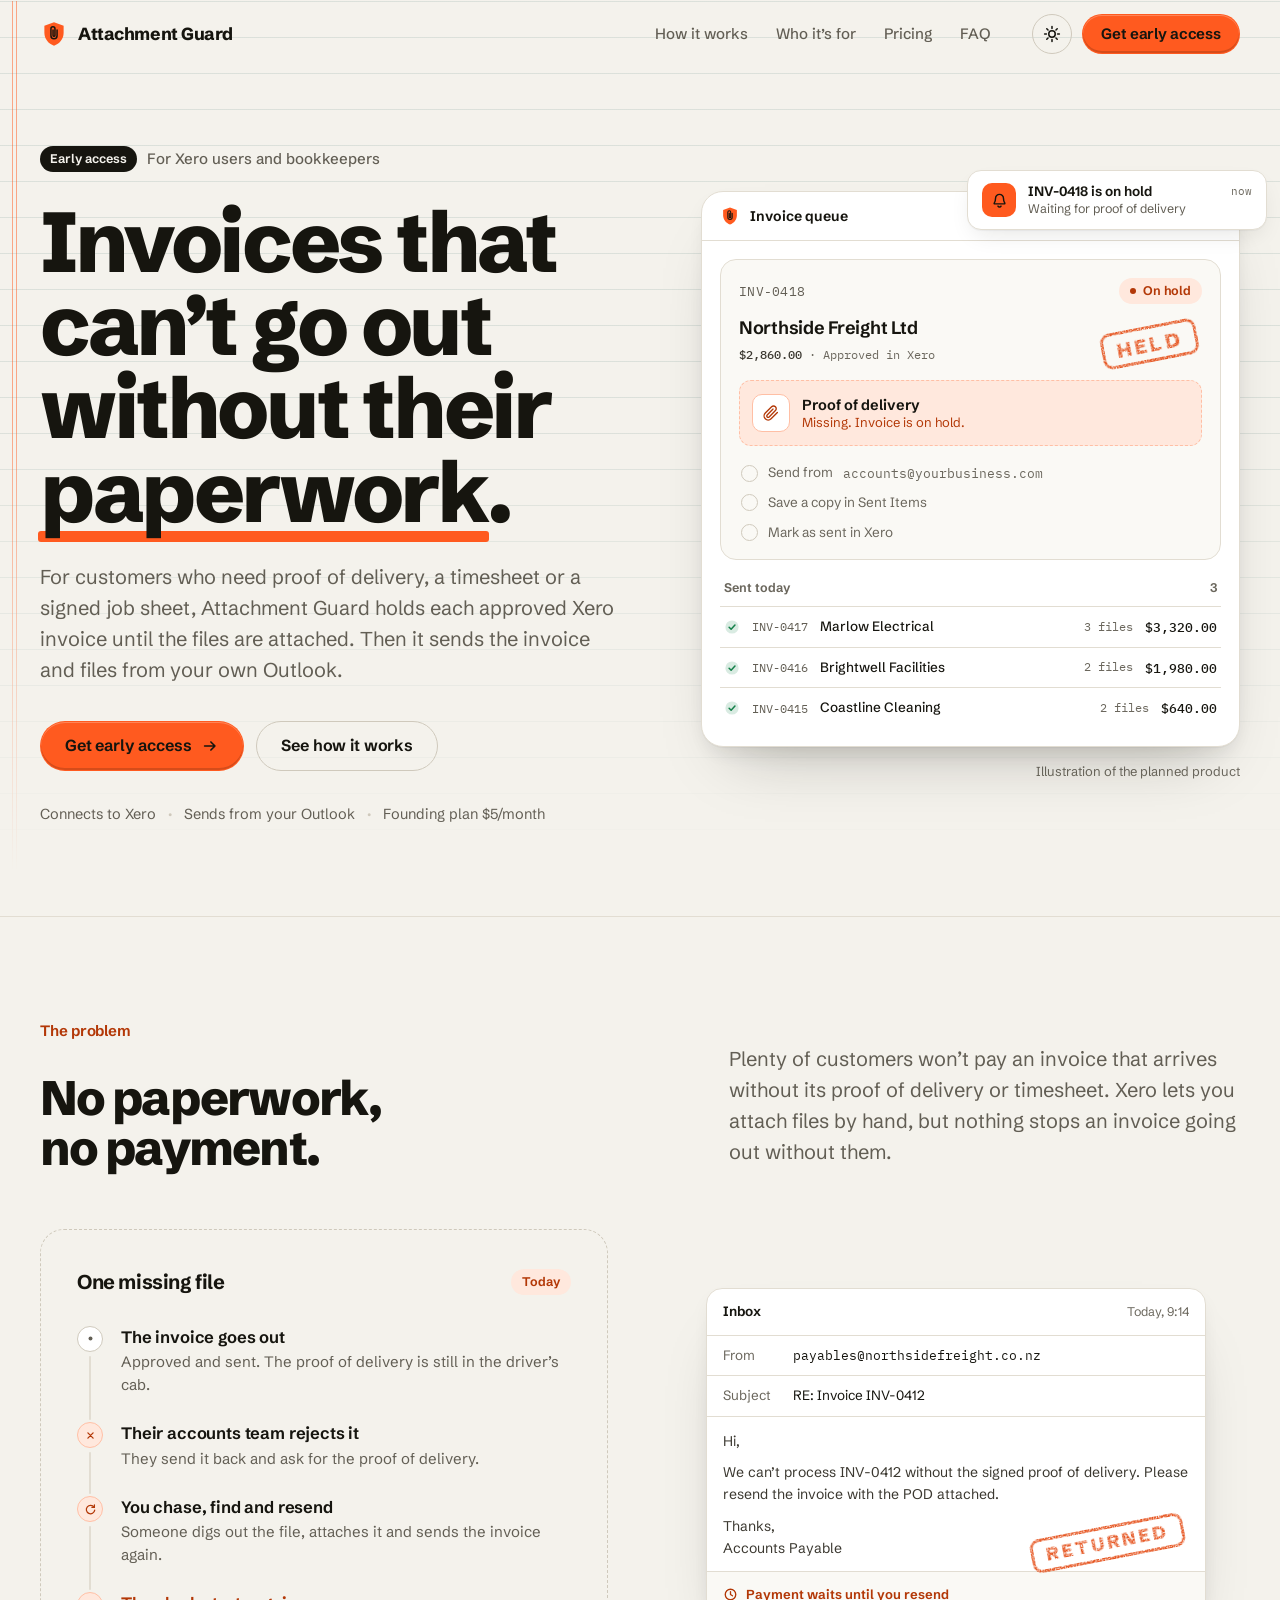
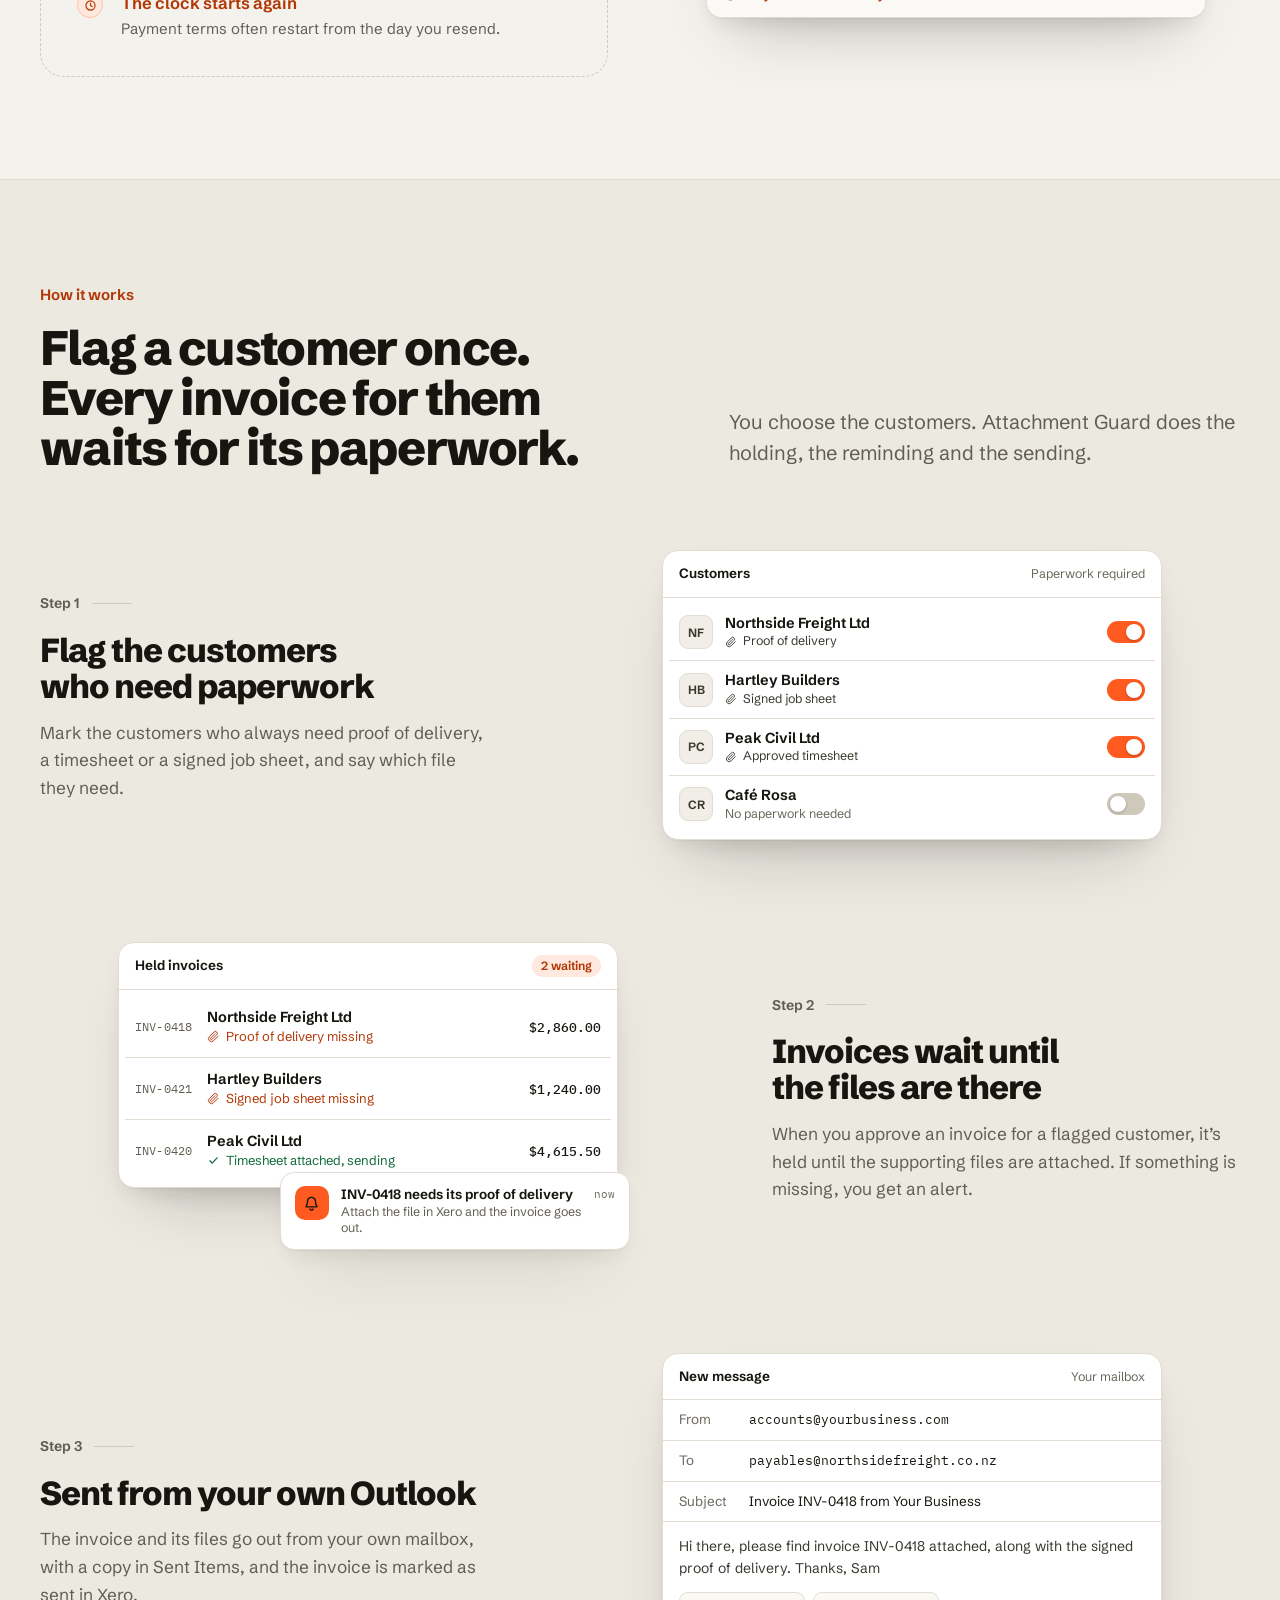
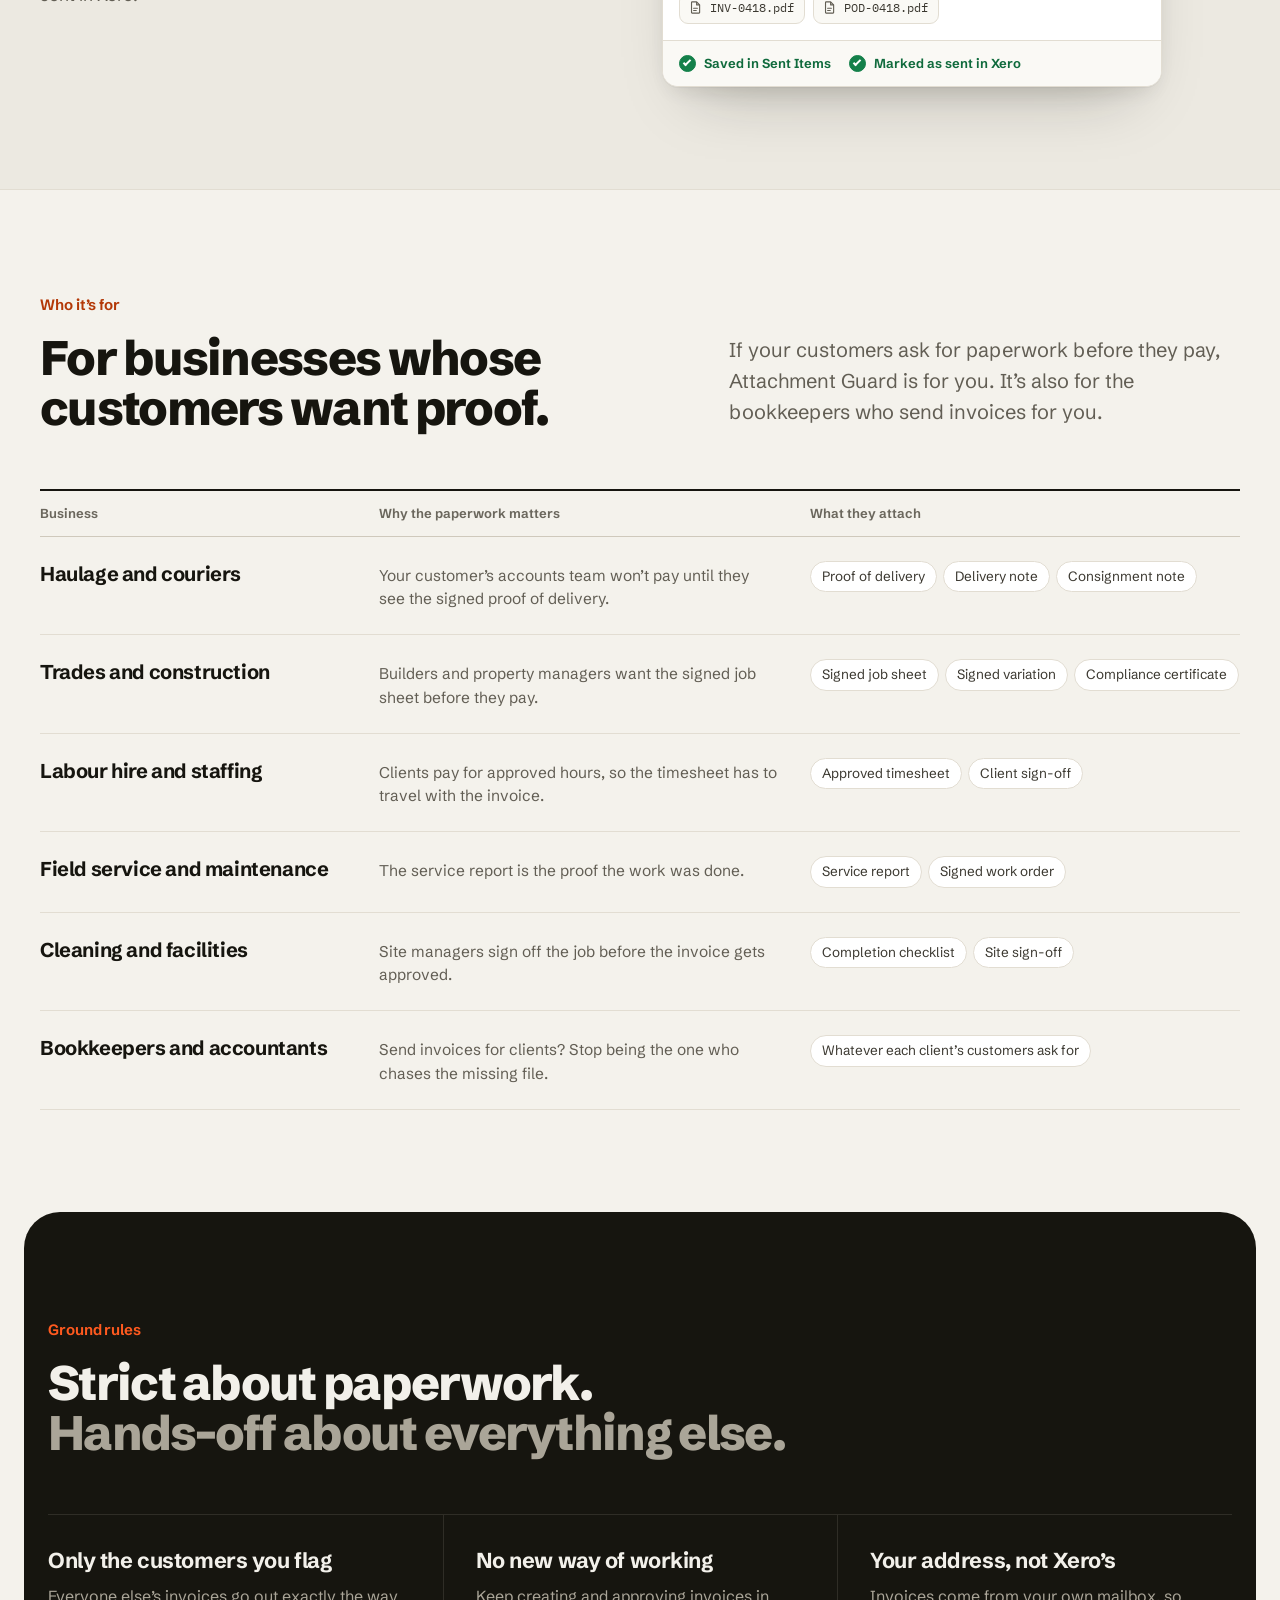
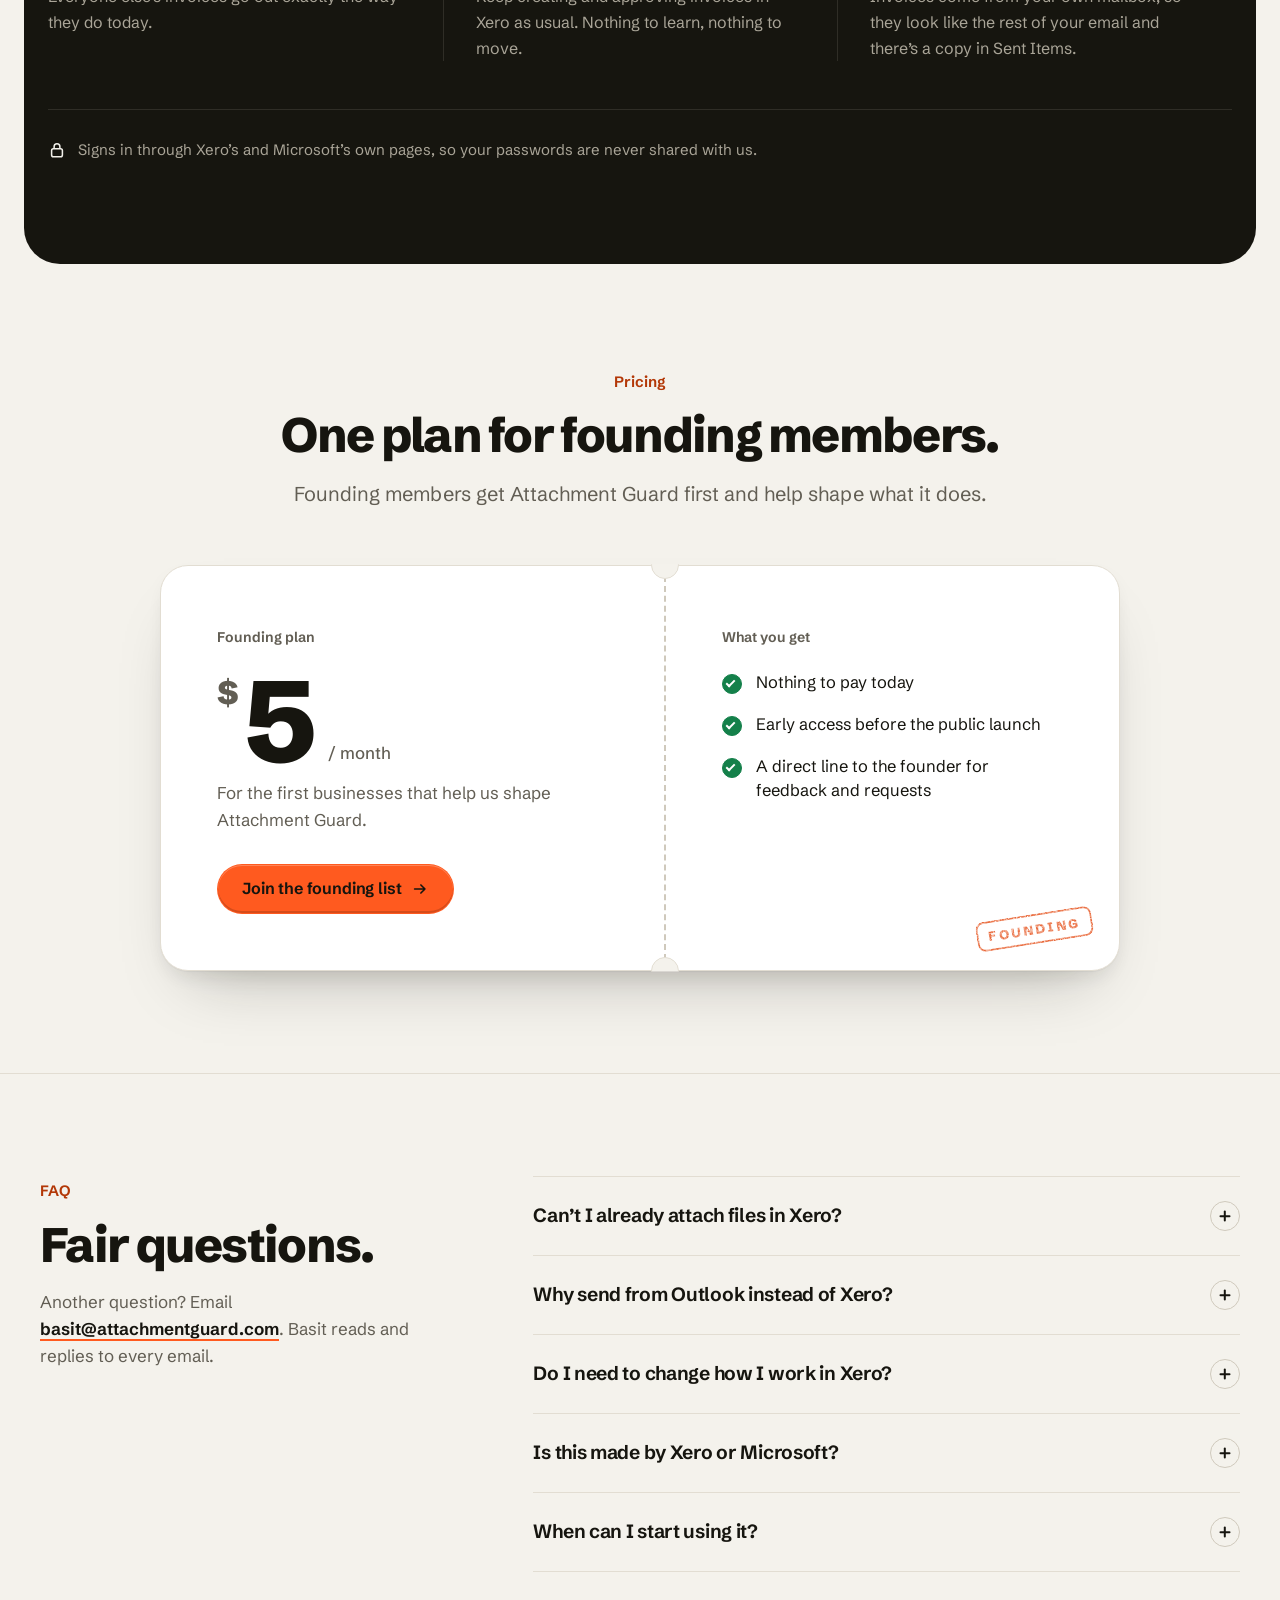
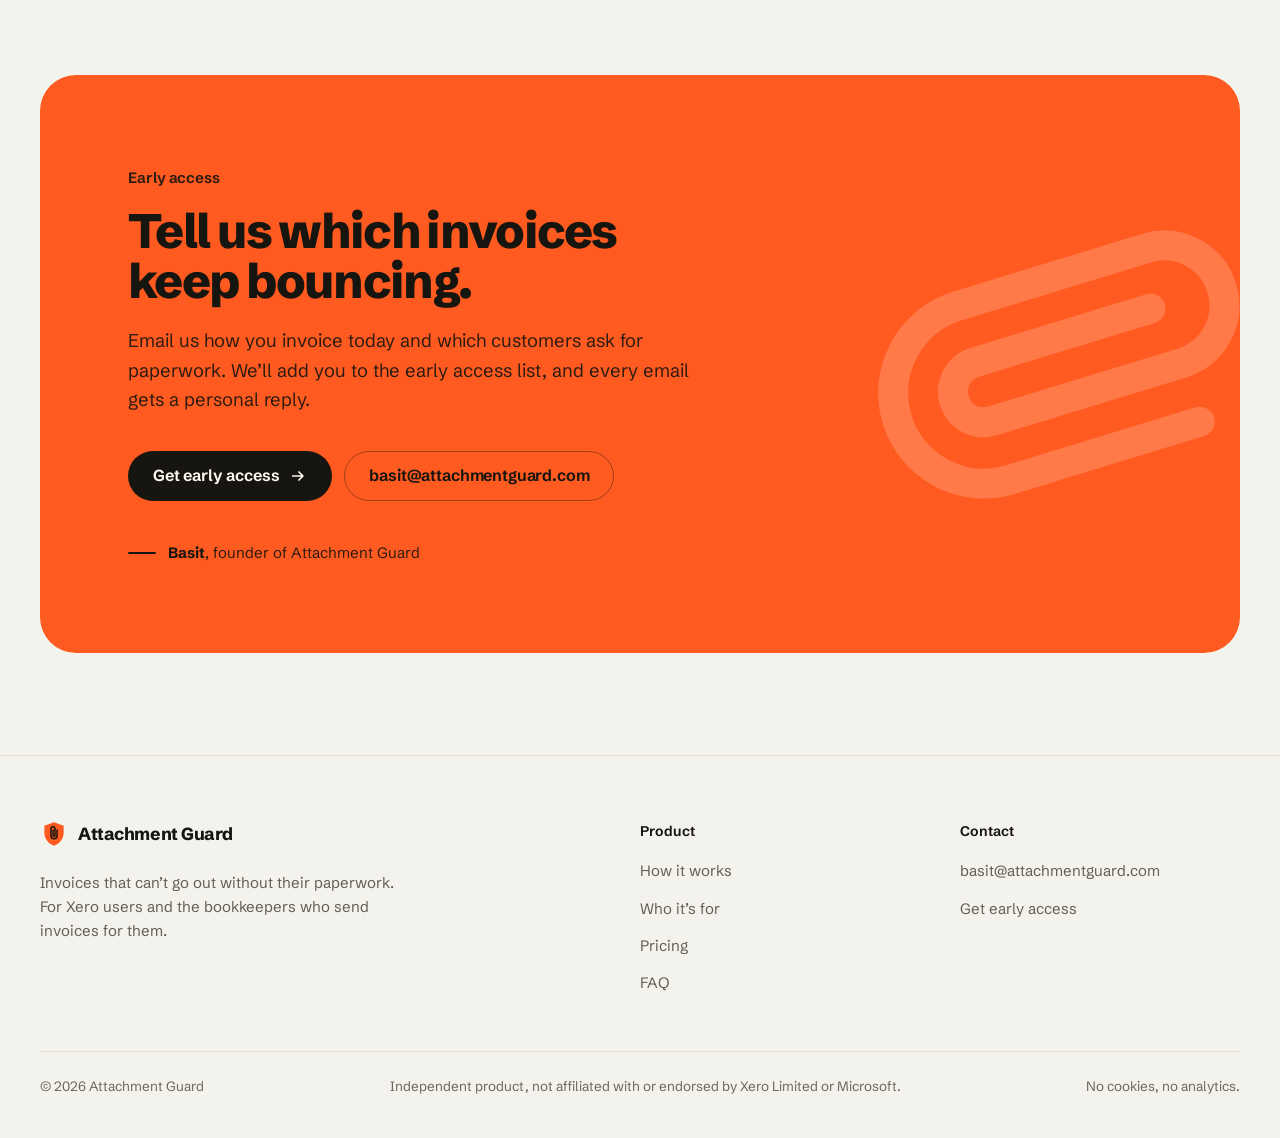
==== commit 1ecd4717: "Move the hero alert to the top-right corner It covered the missing proof-of-delivery row it was warn" ====
--- a/index.html
+++ b/index.html
@@ -38,7 +38,7 @@
       if (meta) meta.setAttribute('content', theme === 'dark' ? '#0f0e0c' : '#f4f2ec');
     })();
   </script>
-  <link rel="stylesheet" href="assets/styles.css?v=4">
+  <link rel="stylesheet" href="assets/styles.css?v=5">
   <script src="assets/app.js?v=4" defer></script>
 </head>
 <body>
--- a/assets/styles.css
+++ b/assets/styles.css
@@ -490,11 +490,11 @@
 .send-steps .addr { font-family: var(--mono); font-size: 12.5px; overflow-wrap: anywhere; }
 
 .toast {
-  position: absolute; left: -46px; top: 212px; z-index: 4;
+  position: absolute; right: -28px; top: -22px; z-index: 4;
   display: flex; align-items: center; gap: 12px; width: 300px; padding: 12px 14px;
   background: var(--surface); border: 1px solid var(--line); border-radius: 14px;
   box-shadow: var(--shadow-2);
-  opacity: 0; transform: translateY(12px) scale(.96); pointer-events: none;
+  opacity: 0; transform: translateY(-14px) scale(.96); pointer-events: none;
   transition: opacity .3s var(--ease), transform .55s var(--spring);
 }
 .console.show-toast .toast { opacity: 1; transform: none; }
@@ -851,14 +851,14 @@
 
 /* ---------- Responsive ---------- */
 @media (max-width: 1080px) {
-  .toast { left: -24px; }
+  .toast { right: -14px; }
   .dz-file small { display: none; }
 }
 @media (max-width: 920px) {
   .hero-grid { grid-template-columns: minmax(0, 1fr); }
   .console, .console-caption { margin-left: 0; max-width: 600px; }
   .console-caption { text-align: left; }
-  .toast { left: auto; right: 16px; top: 196px; }
+  .toast { right: 12px; top: -18px; }
   .section-head.split { grid-template-columns: 1fr; }
   .section-head.split .h2 { margin-bottom: 18px; }
   .section-head.split .lede { padding-bottom: 0; }
@@ -900,7 +900,7 @@
   .stamp { right: 14px; top: 64px; font-size: 16px; }
   .mail-stamp { top: auto; right: 14px; bottom: 54px; font-size: 15px; }
   .dz-file small { display: none; }
-  .toast { right: 10px; left: 10px; width: auto; top: 186px; }
+  .toast { right: 8px; left: 8px; width: auto; top: -16px; }
   .sent-list li { grid-template-columns: auto 1fr auto; }
   .sent-list .s-no, .sent-list .s-files { display: none; }
   .held-list li { grid-template-columns: minmax(0, 1fr) auto; }
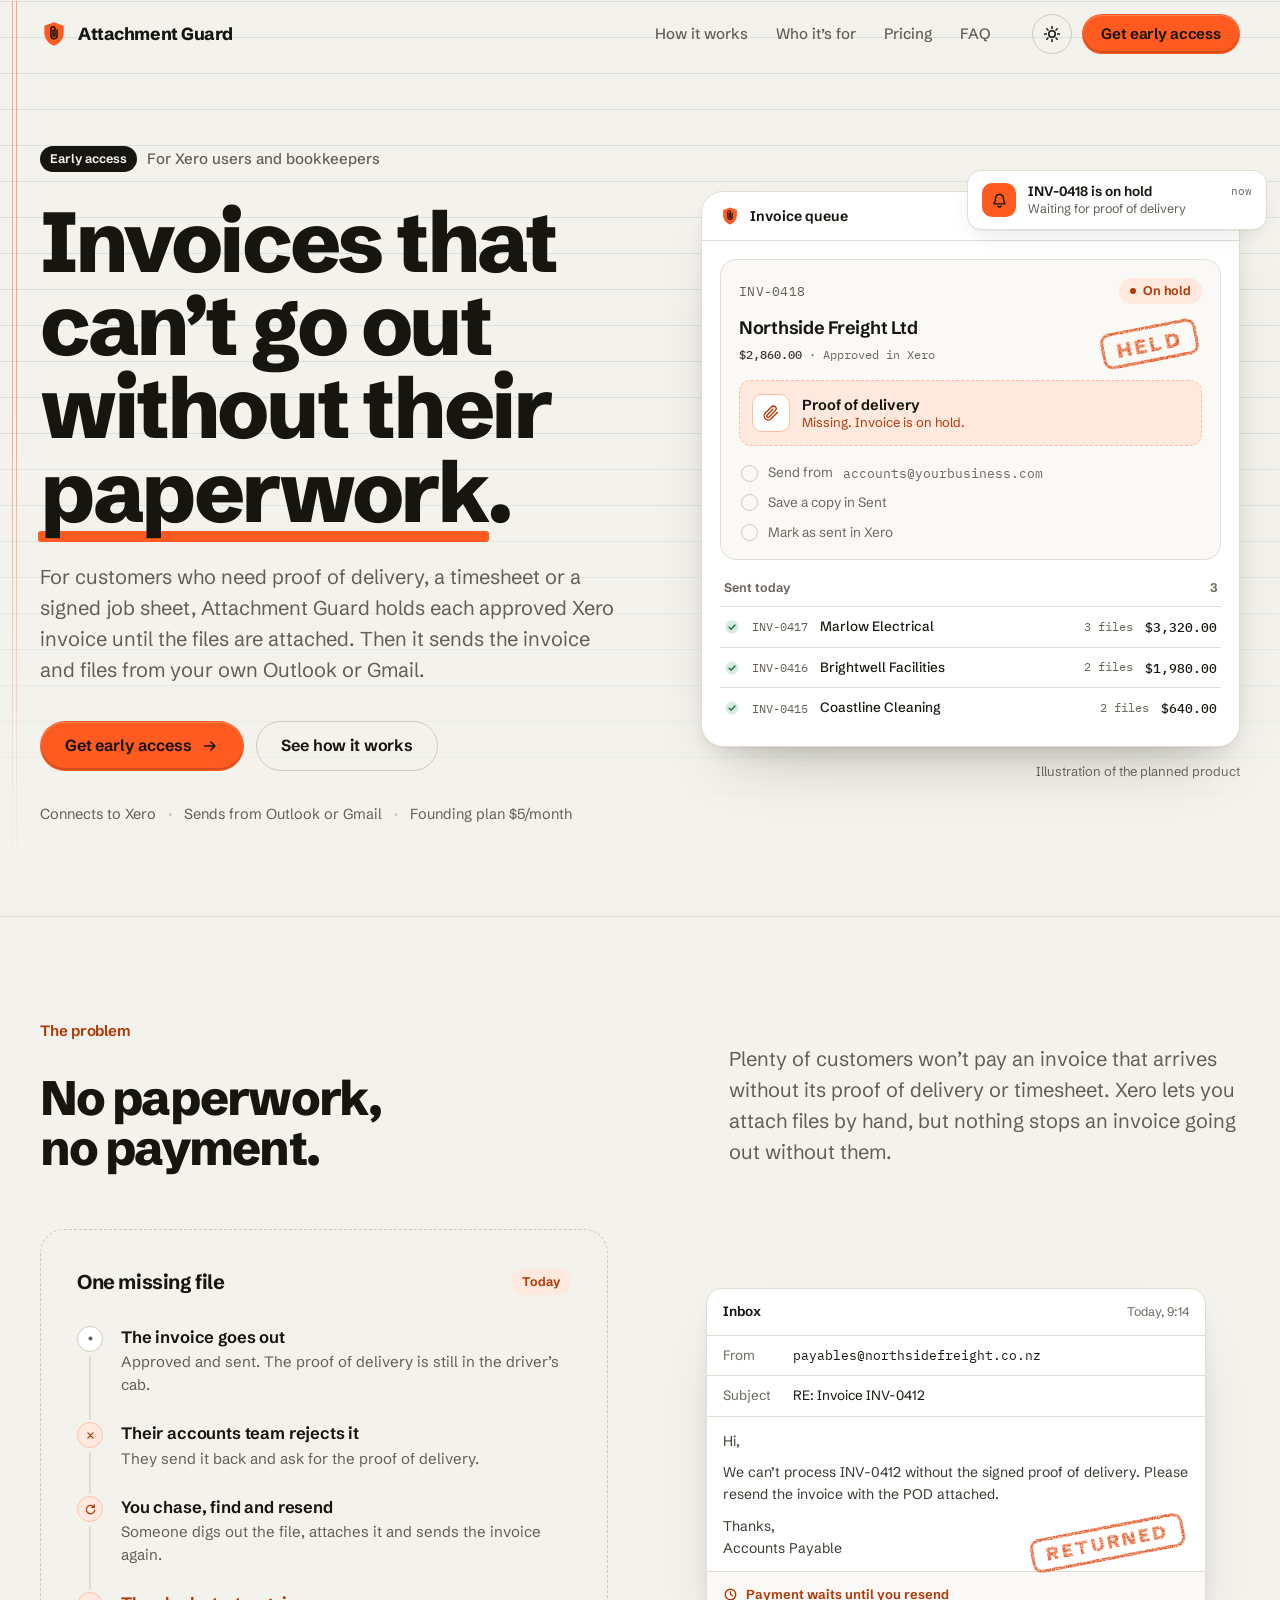
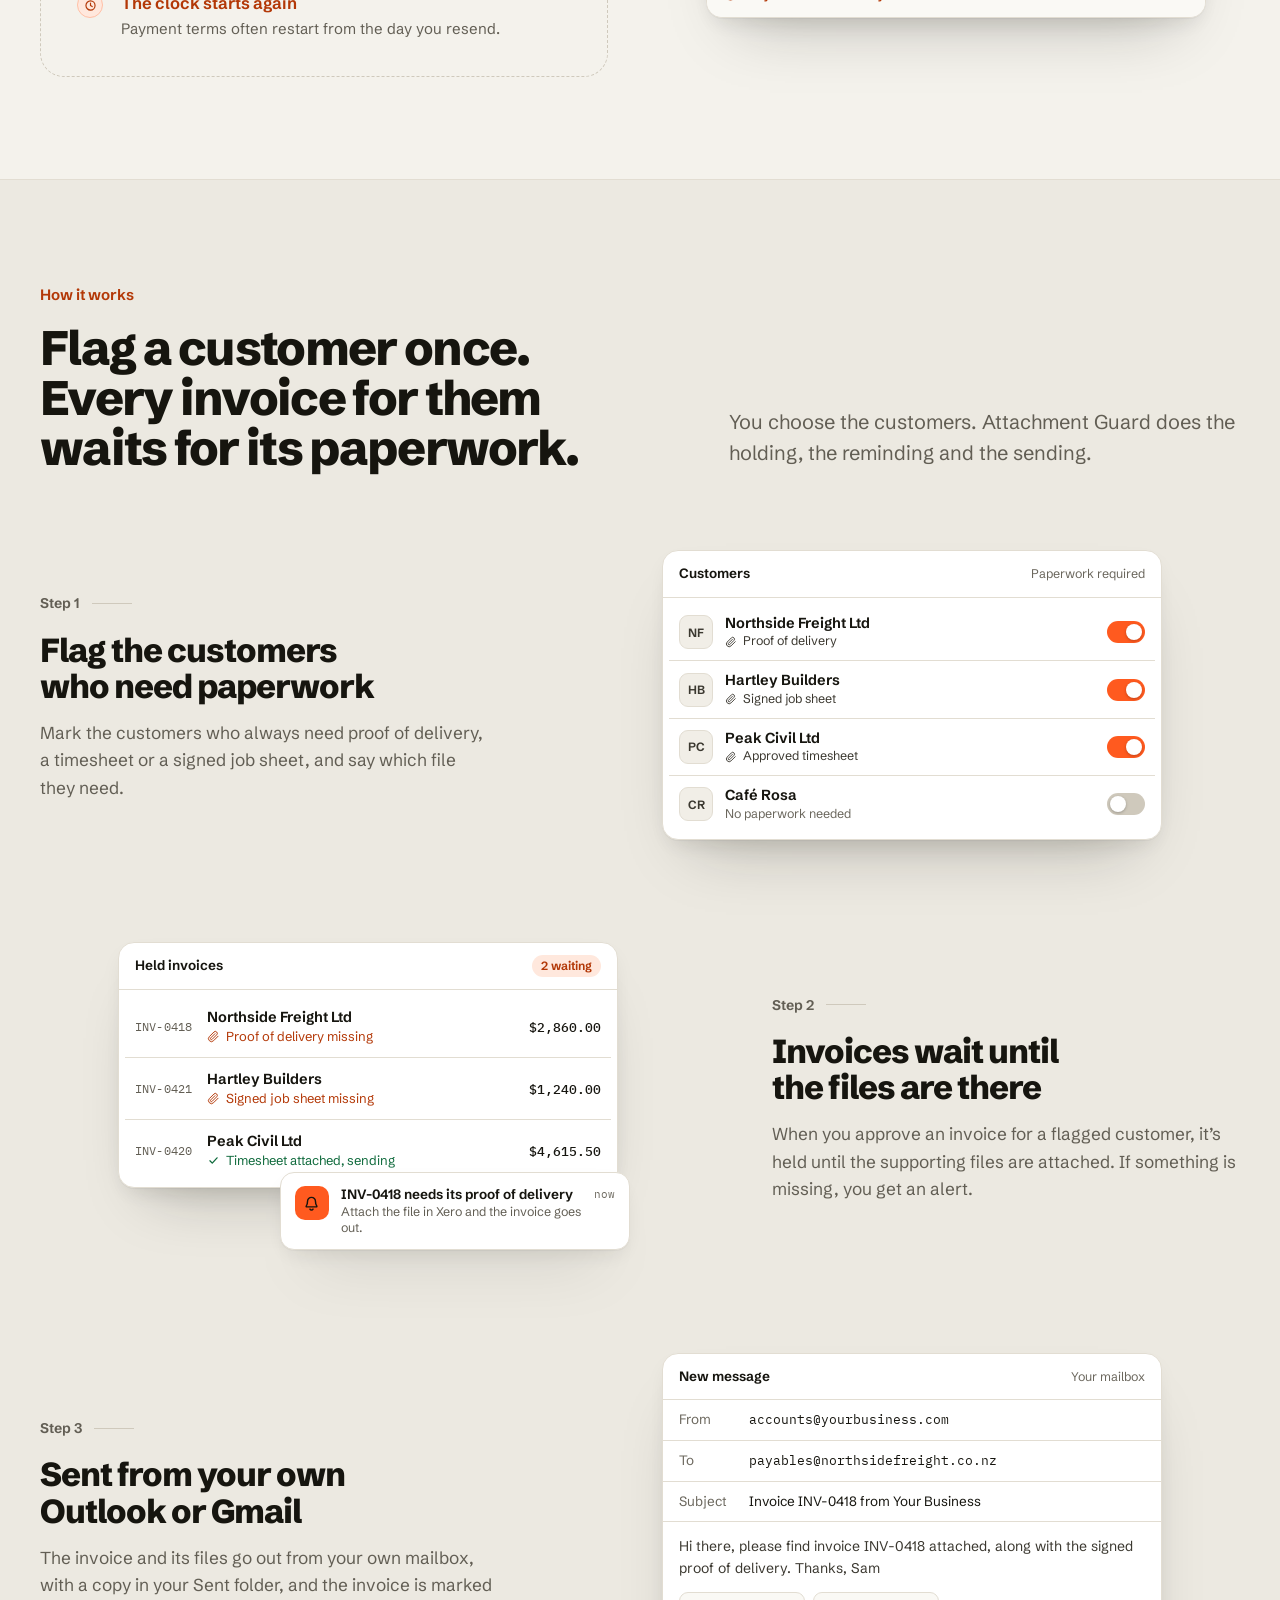
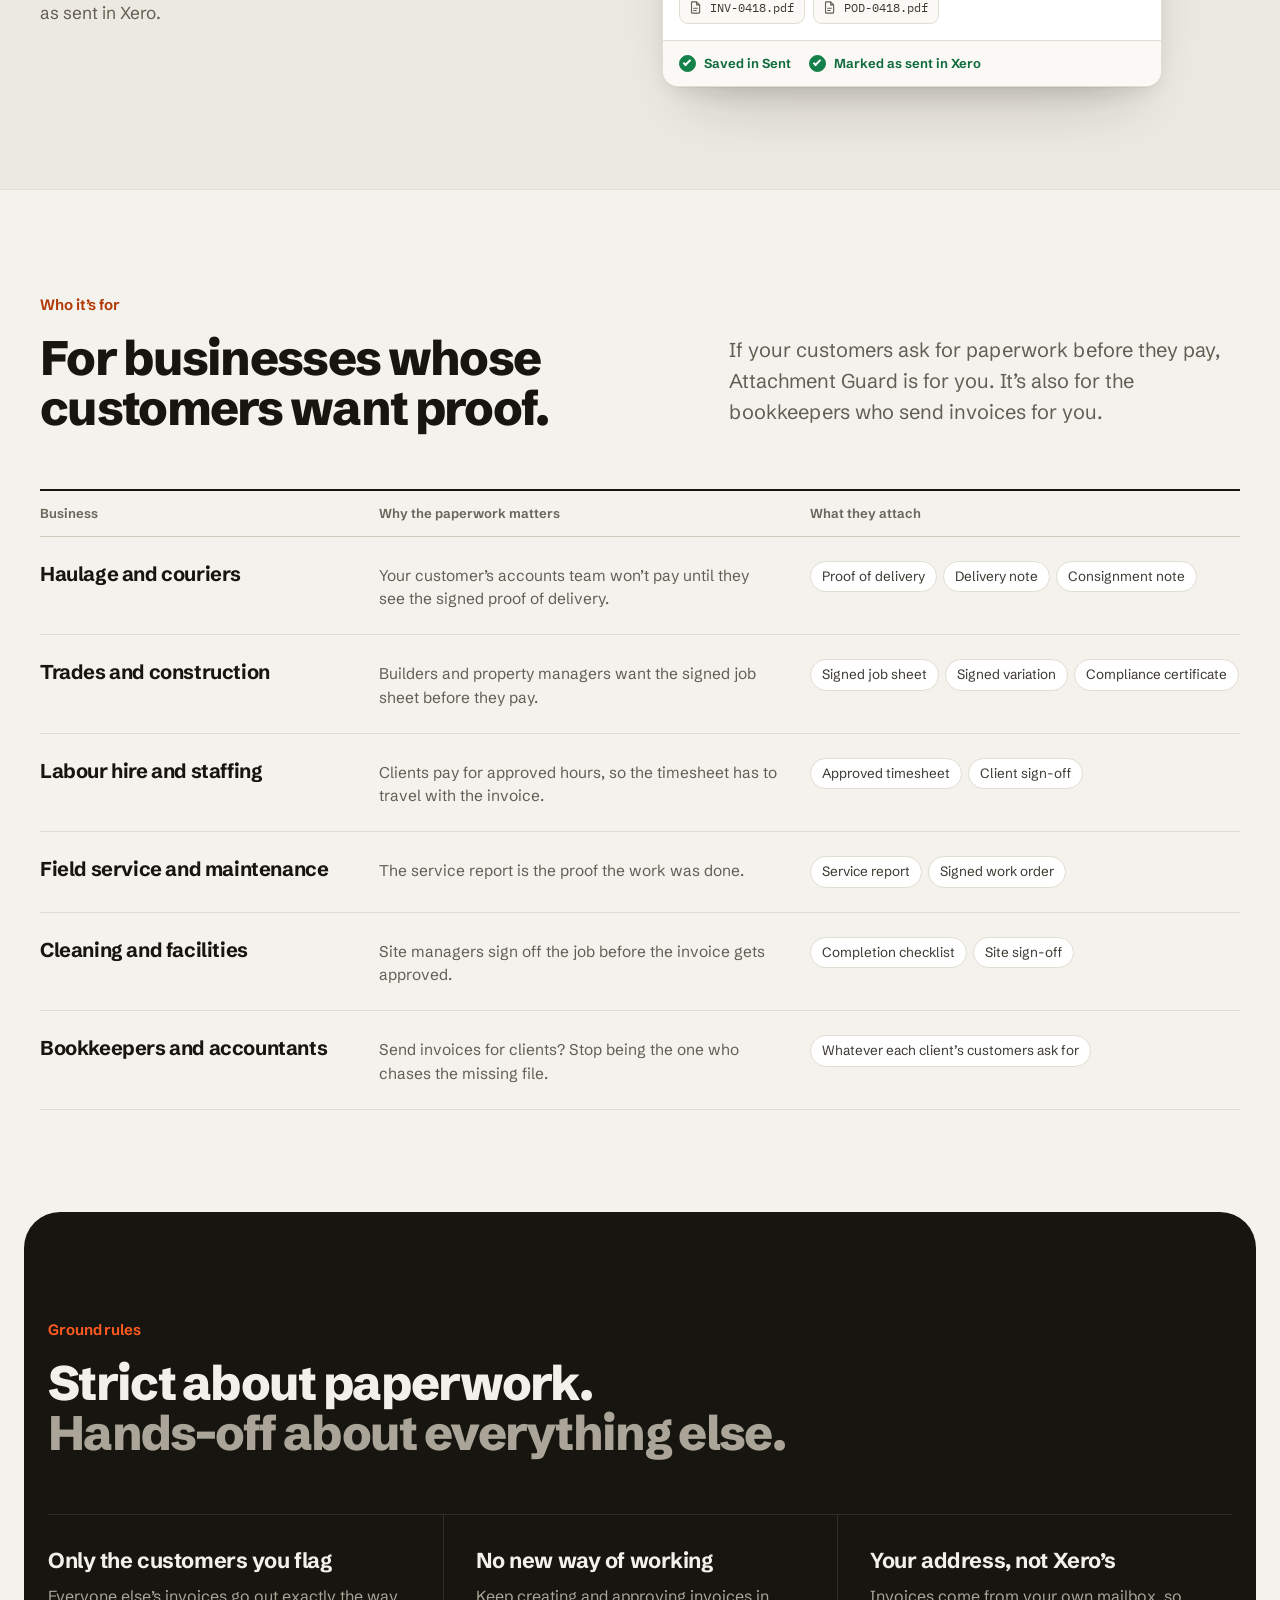
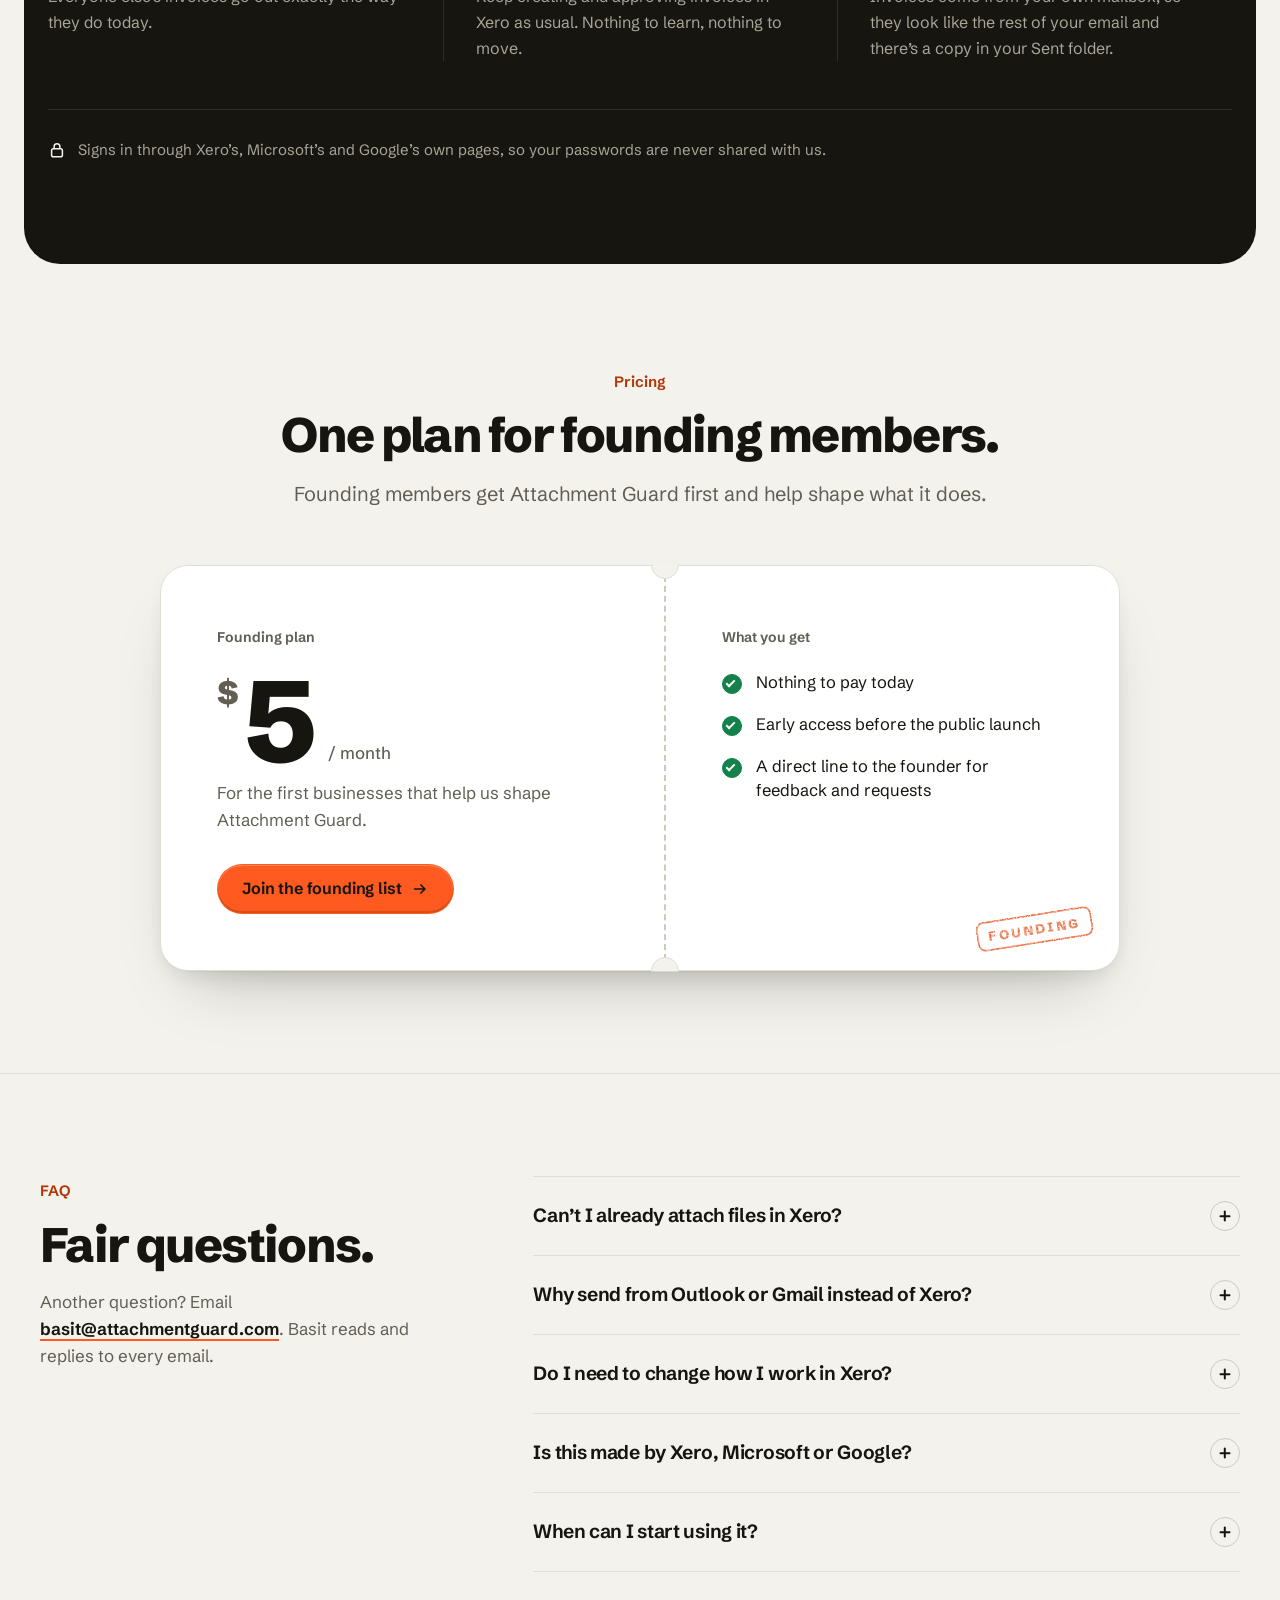
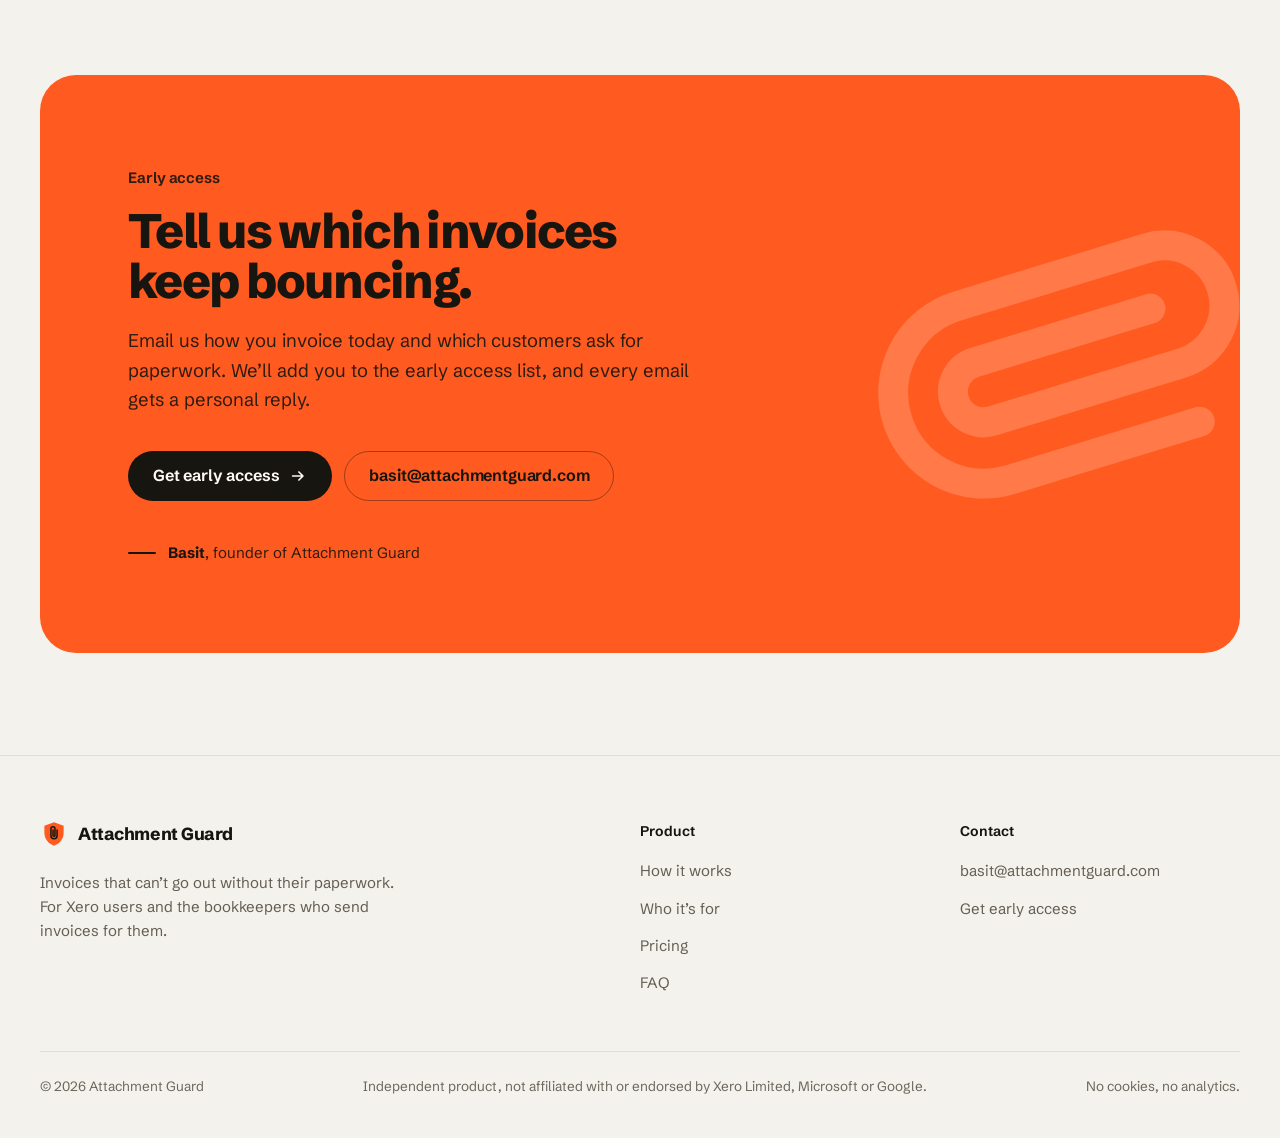
==== commit 37b627a7: "Say the product sends from Outlook or Gmail Gmail is now in scope, so the hero, step 3, FAQ, sign-in" ====
--- a/index.html
+++ b/index.html
@@ -4,7 +4,7 @@
   <meta charset="utf-8">
   <meta name="viewport" content="width=device-width, initial-scale=1">
   <title>Attachment Guard – Invoices that can’t go out without their paperwork</title>
-  <meta name="description" content="Attachment Guard holds Xero invoices until the proof of delivery, timesheet or signed job sheet is attached, then sends them from your own Outlook. Now in early access.">
+  <meta name="description" content="Attachment Guard holds Xero invoices until the proof of delivery, timesheet or signed job sheet is attached, then sends them from your own Outlook or Gmail. Now in early access.">
   <link rel="canonical" href="https://attachmentguard.com/">
   <meta name="color-scheme" content="light dark">
   <meta name="theme-color" content="#f4f2ec">
@@ -16,7 +16,7 @@
   <meta property="og:site_name" content="Attachment Guard">
   <meta property="og:url" content="https://attachmentguard.com/">
   <meta property="og:title" content="Attachment Guard – Invoices that can’t go out without their paperwork">
-  <meta property="og:description" content="Holds Xero invoices until the proof of delivery, timesheet or job sheet is attached, then sends them from your own Outlook.">
+  <meta property="og:description" content="Holds Xero invoices until the proof of delivery, timesheet or job sheet is attached, then sends them from your own Outlook or Gmail.">
   <meta property="og:image" content="https://attachmentguard.com/og.png">
   <meta property="og:image:width" content="1200">
   <meta property="og:image:height" content="630">
@@ -105,20 +105,20 @@
             <span class="visually-hidden">Invoices that can’t go out without their paperwork.</span>
             <span aria-hidden="true"><span class="w" style="--i:1">Invoices</span> <span class="w" style="--i:2">that</span> <span class="w" style="--i:3">can’t</span> <span class="w" style="--i:4">go</span> <span class="w" style="--i:5">out</span> <span class="w" style="--i:6">without</span> <span class="w" style="--i:7">their</span> <span class="w" style="--i:8"><span class="mark">paperwork</span>.</span></span>
           </h1>
-          <p class="lede" data-load style="--i:9">For customers who need proof of delivery, a timesheet or a signed job sheet, Attachment Guard holds each approved Xero invoice until the files are attached. Then it sends the invoice and files from your own Outlook.</p>
+          <p class="lede" data-load style="--i:9">For customers who need proof of delivery, a timesheet or a signed job sheet, Attachment Guard holds each approved Xero invoice until the files are attached. Then it sends the invoice and files from your own Outlook or Gmail.</p>
           <div class="cta-row" data-load style="--i:10">
             <a class="btn btn-primary" href="mailto:basit@attachmentguard.com?subject=Early%20access%20to%20Attachment%20Guard">Get early access <svg class="arrow" aria-hidden="true"><use href="#i-arrow"/></svg></a>
             <a class="btn btn-secondary" href="#how">See how it works</a>
           </div>
           <ul class="hero-points" data-load style="--i:11">
             <li>Connects to Xero</li>
-            <li>Sends from your Outlook</li>
+            <li>Sends from Outlook or Gmail</li>
             <li>Founding plan $5/month</li>
           </ul>
         </div>
 
         <div class="console-wrap" data-load style="--i:6">
-          <div class="console" role="img" aria-label="Illustration: an approved invoice for Northside Freight is held because its proof of delivery is missing. The file is attached, the invoice is released, sent from your Outlook with a copy in Sent Items, and marked as sent in Xero.">
+          <div class="console" role="img" aria-label="Illustration: an approved invoice for Northside Freight is held because its proof of delivery is missing. The file is attached, the invoice is released, sent from your own mailbox with a copy in Sent, and marked as sent in Xero.">
             <div class="console-head" aria-hidden="true">
               <span class="console-title"><svg><use href="#i-logo"/></svg>Invoice queue</span>
               <span class="sync"><i class="pulse"></i>Synced with Xero</span>
@@ -144,7 +144,7 @@
                 </div>
                 <ol class="send-steps">
                   <li><i class="tick"></i>Send from <span class="addr">accounts@yourbusiness.com</span></li>
-                  <li><i class="tick"></i>Save a copy in Sent Items</li>
+                  <li><i class="tick"></i>Save a copy in Sent</li>
                   <li><i class="tick"></i>Mark as sent in Xero</li>
                 </ol>
                 <span class="stamp stamp-held">Held</span>
@@ -268,10 +268,10 @@
           <li class="step">
             <div class="step-copy" data-reveal>
               <span class="step-no">Step 3</span>
-              <h3>Sent from your own Outlook</h3>
-              <p>The invoice and its files go out from your own mailbox, with a copy in Sent Items, and the invoice is marked as sent in Xero.</p>
-            </div>
-            <div class="step-visual" data-reveal style="--d:1" role="img" aria-label="Illustration: an email from accounts@yourbusiness.com with the invoice and proof of delivery attached, saved in Sent Items and marked as sent in Xero.">
+              <h3>Sent from your own Outlook or Gmail</h3>
+              <p>The invoice and its files go out from your own mailbox, with a copy in your Sent folder, and the invoice is marked as sent in Xero.</p>
+            </div>
+            <div class="step-visual" data-reveal style="--d:1" role="img" aria-label="Illustration: an email from accounts@yourbusiness.com with the invoice and proof of delivery attached, saved in Sent and marked as sent in Xero.">
               <div class="ui" aria-hidden="true">
                 <div class="ui-head"><span>New message</span><span class="ui-meta">Your mailbox</span></div>
                 <div class="mail-row"><span class="k">From</span><span class="v mono">accounts@yourbusiness.com</span></div>
@@ -283,7 +283,7 @@
                   <span class="chip" style="--d:1"><svg><use href="#i-file"/></svg>POD-0418.pdf</span>
                 </div>
                 <div class="mail-foot">
-                  <span style="--d:0"><i class="tick on"></i>Saved in Sent Items</span>
+                  <span style="--d:0"><i class="tick on"></i>Saved in Sent</span>
                   <span style="--d:1"><i class="tick on"></i>Marked as sent in Xero</span>
                 </div>
               </div>
@@ -357,10 +357,10 @@
             </div>
             <div class="rule" data-reveal style="--d:2">
               <h3>Your address, not Xero’s</h3>
-              <p>Invoices come from your own mailbox, so they look like the rest of your email and there’s a copy in Sent Items.</p>
-            </div>
-          </div>
-          <p class="band-note" data-reveal><svg aria-hidden="true"><use href="#i-lock"/></svg>Signs in through Xero’s and Microsoft’s own pages, so your passwords are never shared with us.</p>
+              <p>Invoices come from your own mailbox, so they look like the rest of your email and there’s a copy in your Sent folder.</p>
+            </div>
+          </div>
+          <p class="band-note" data-reveal><svg aria-hidden="true"><use href="#i-lock"/></svg>Signs in through Xero’s, Microsoft’s and Google’s own pages, so your passwords are never shared with us.</p>
         </div>
       </section>
     </div>
@@ -408,16 +408,16 @@
             <div class="answer"><p>You can, by hand. The problem is that nothing stops an invoice going out without them. Attachment Guard holds invoices for flagged customers until the files are there, so they can’t be forgotten.</p></div>
           </details>
           <details class="qa">
-            <summary>Why send from Outlook instead of Xero?<span class="plus" aria-hidden="true"></span></summary>
-            <div class="answer"><p>Your customer gets the email from your own address, replies come straight to you, and you keep a copy in Sent Items like any other email.</p></div>
+            <summary>Why send from Outlook or Gmail instead of Xero?<span class="plus" aria-hidden="true"></span></summary>
+            <div class="answer"><p>Your customer gets the email from your own address, replies come straight to you, and you keep a copy in your Sent folder like any other email.</p></div>
           </details>
           <details class="qa">
             <summary>Do I need to change how I work in Xero?<span class="plus" aria-hidden="true"></span></summary>
             <div class="answer"><p>No. You keep creating and approving invoices in Xero as usual. Attachment Guard only steps in for the customers you’ve flagged.</p></div>
           </details>
           <details class="qa">
-            <summary>Is this made by Xero or Microsoft?<span class="plus" aria-hidden="true"></span></summary>
-            <div class="answer"><p>No. Attachment Guard is an independent product. It will connect to Xero and to your Microsoft 365 mailbox through their own sign-in pages, so your passwords are never shared with us.</p></div>
+            <summary>Is this made by Xero, Microsoft or Google?<span class="plus" aria-hidden="true"></span></summary>
+            <div class="answer"><p>No. Attachment Guard is an independent product. It will connect to Xero and to your Outlook (Microsoft 365) or Gmail (Google Workspace) mailbox through their own sign-in pages, so your passwords are never shared with us.</p></div>
           </details>
           <details class="qa">
             <summary>When can I start using it?<span class="plus" aria-hidden="true"></span></summary>
@@ -471,7 +471,7 @@
       </div>
       <div class="footer-bottom">
         <span>© 2026 Attachment Guard</span>
-        <span>Independent product, not affiliated with or endorsed by Xero Limited or Microsoft.</span>
+        <span>Independent product, not affiliated with or endorsed by Xero Limited, Microsoft or Google.</span>
         <span>No cookies, no analytics.</span>
       </div>
     </div>
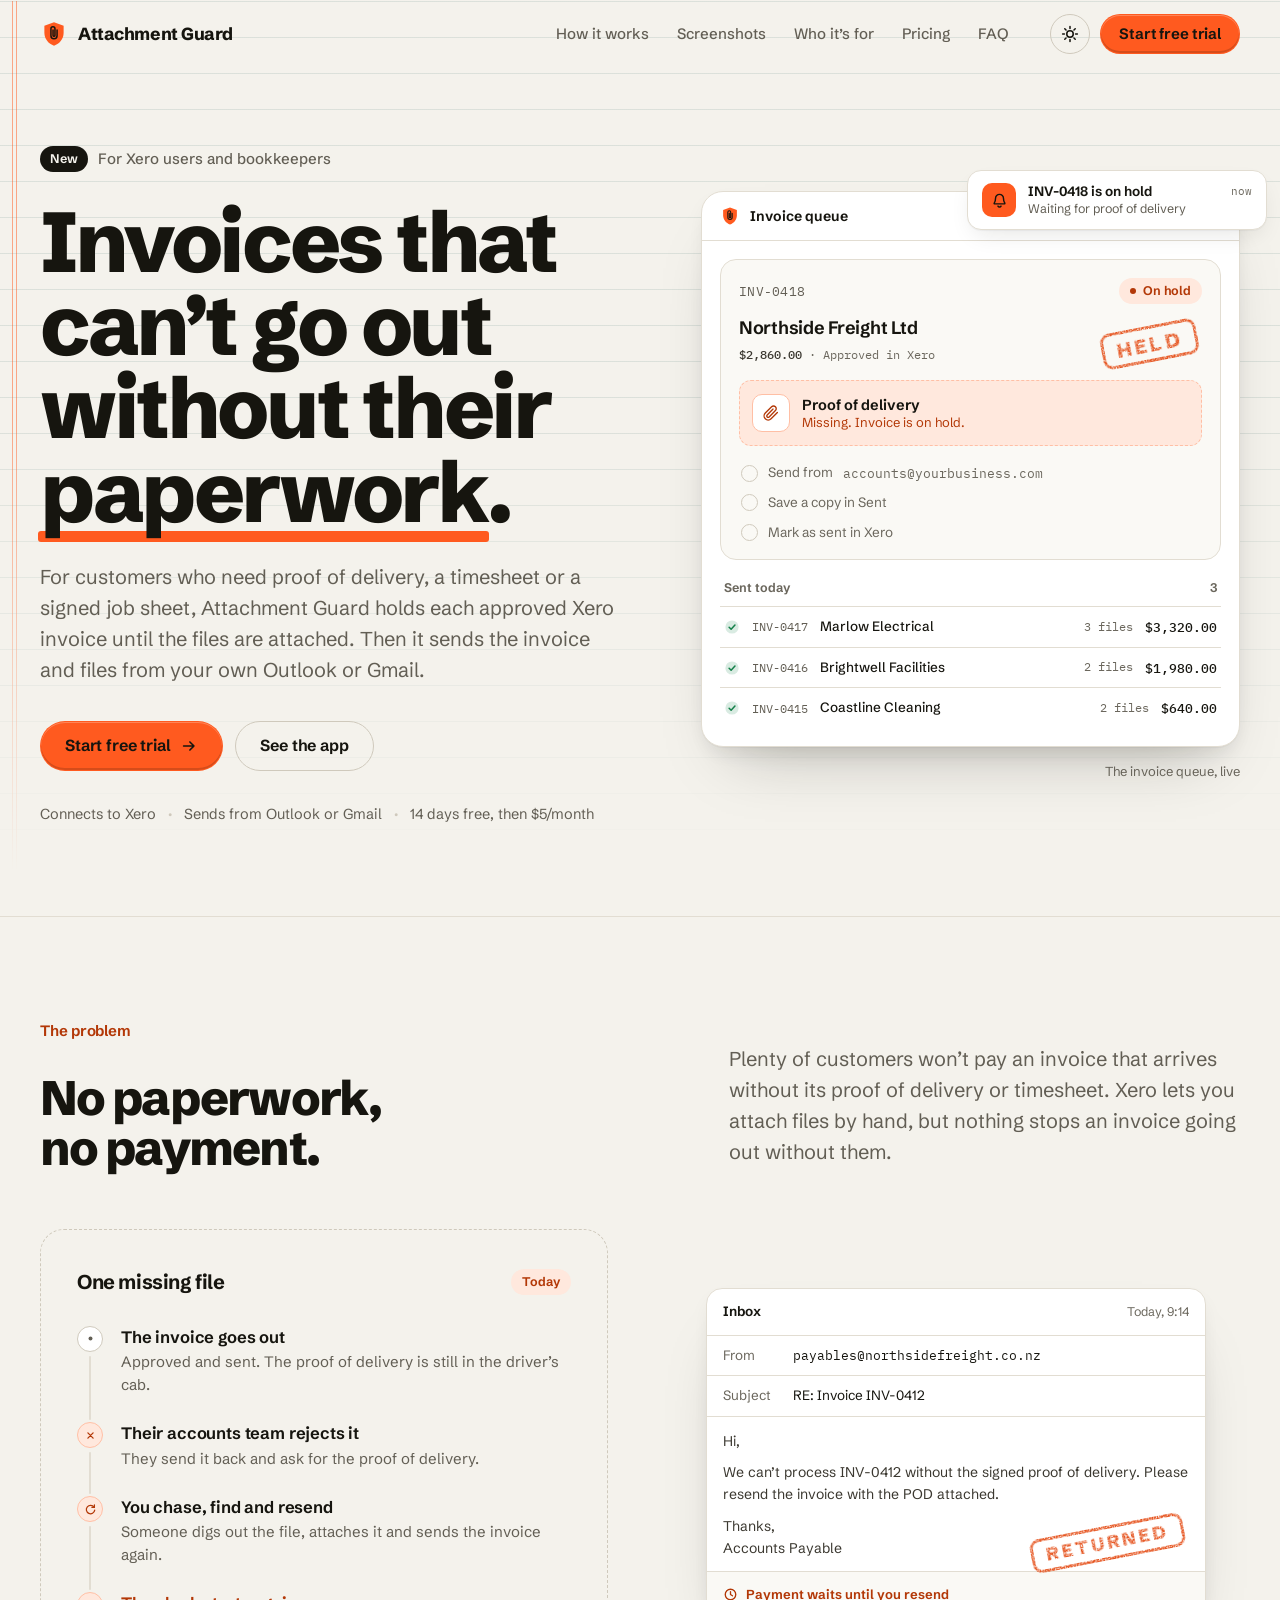
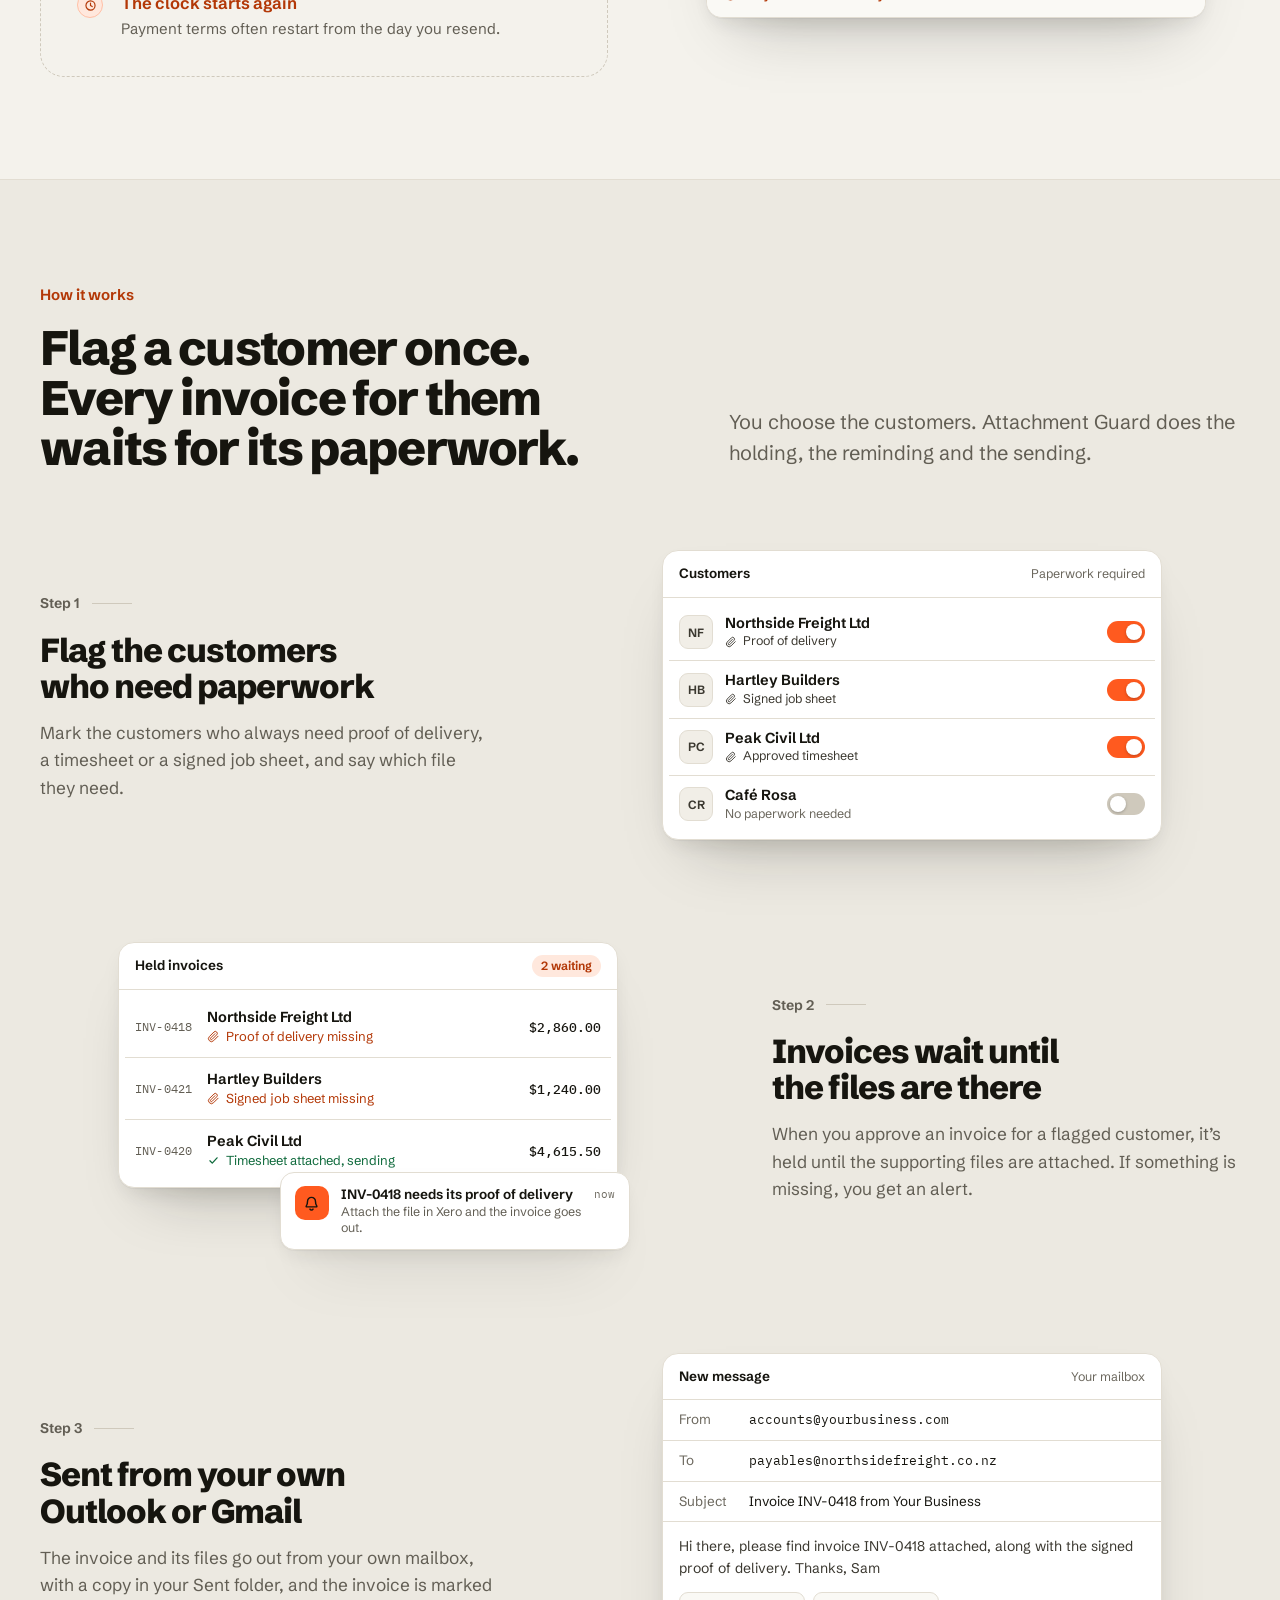
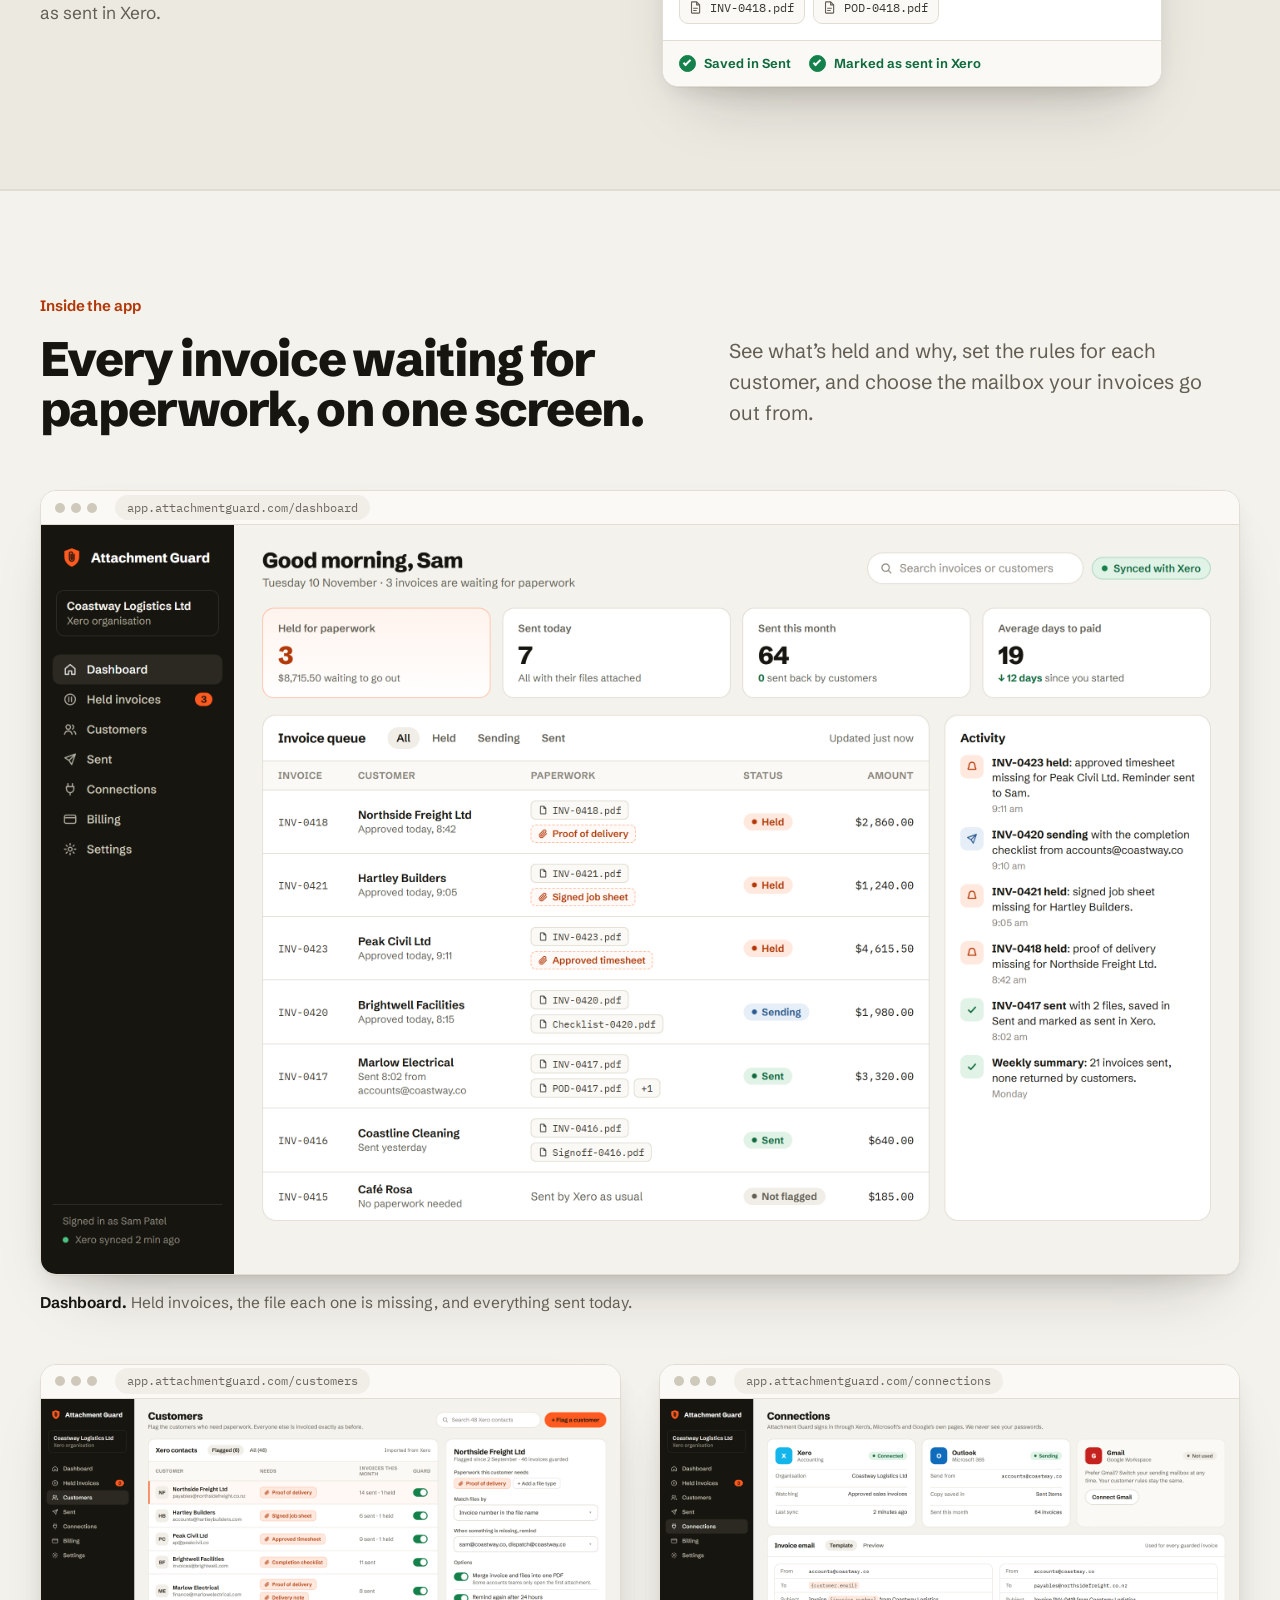
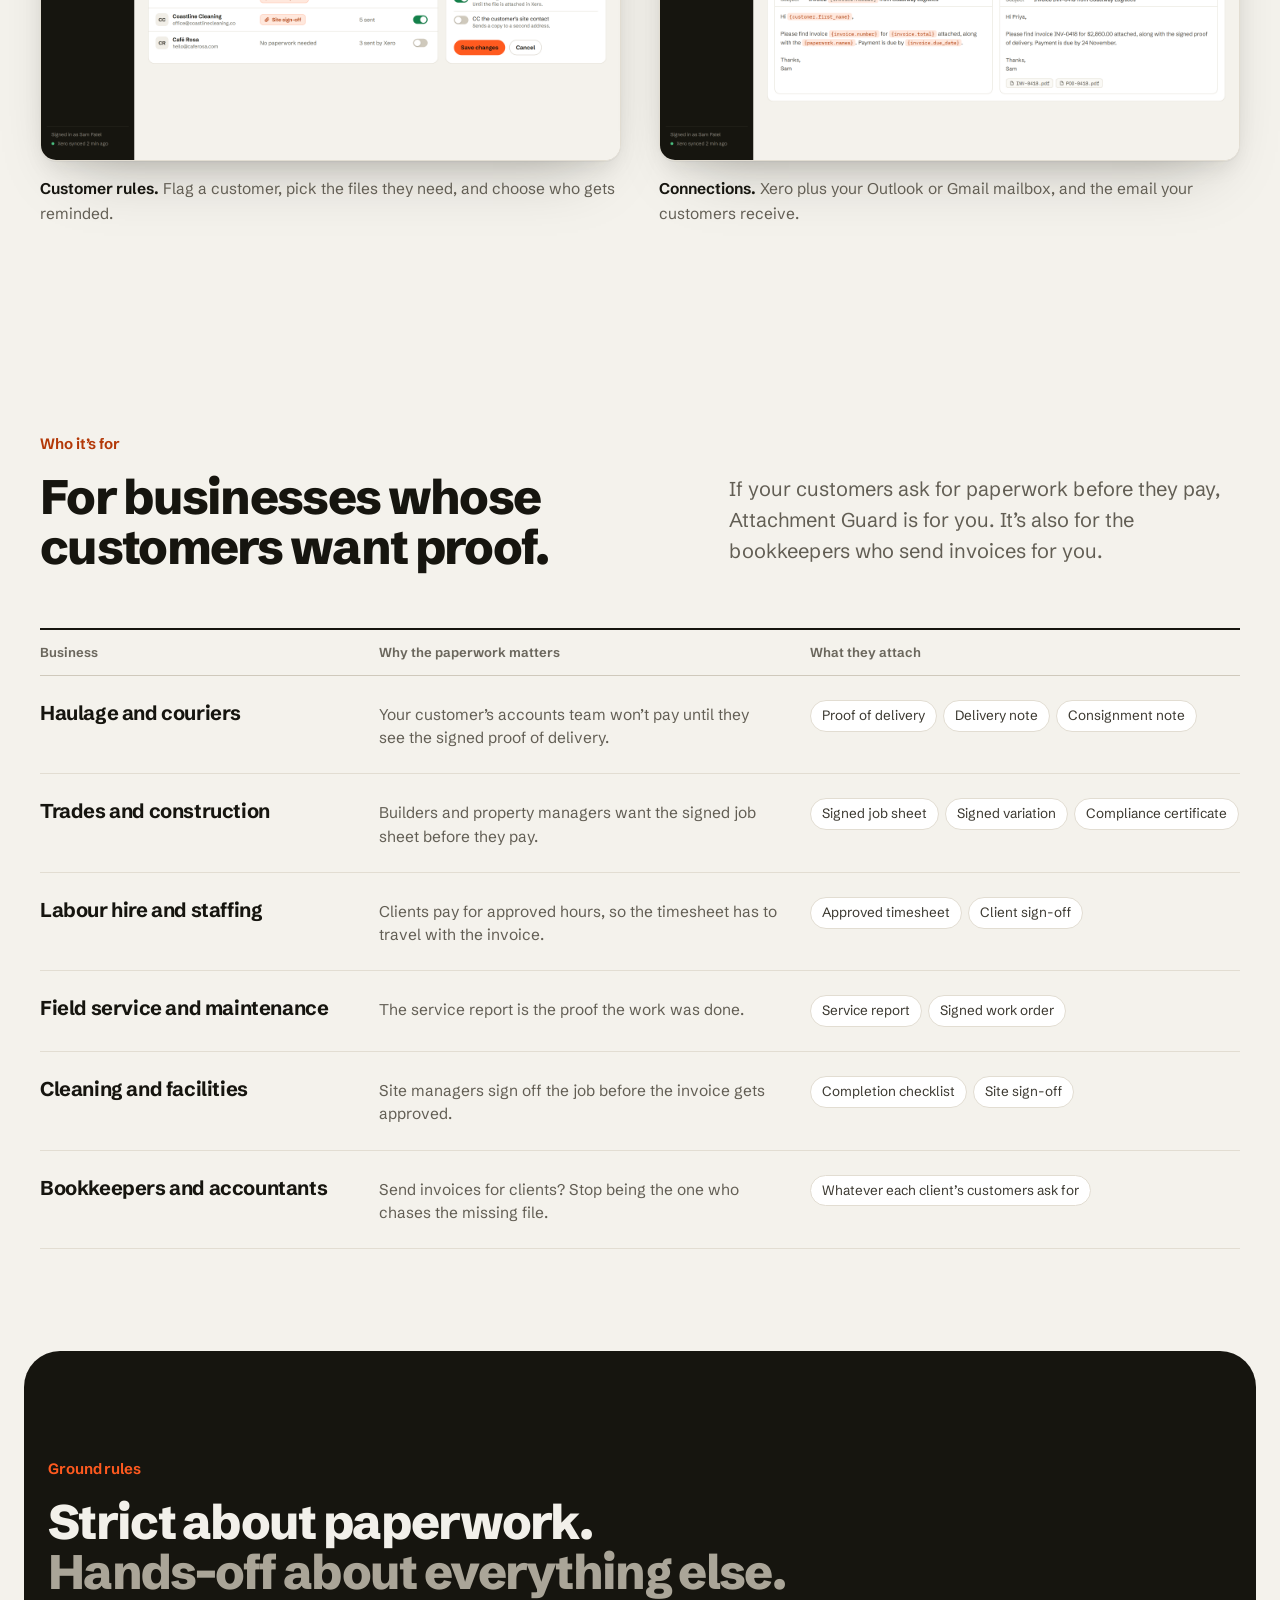
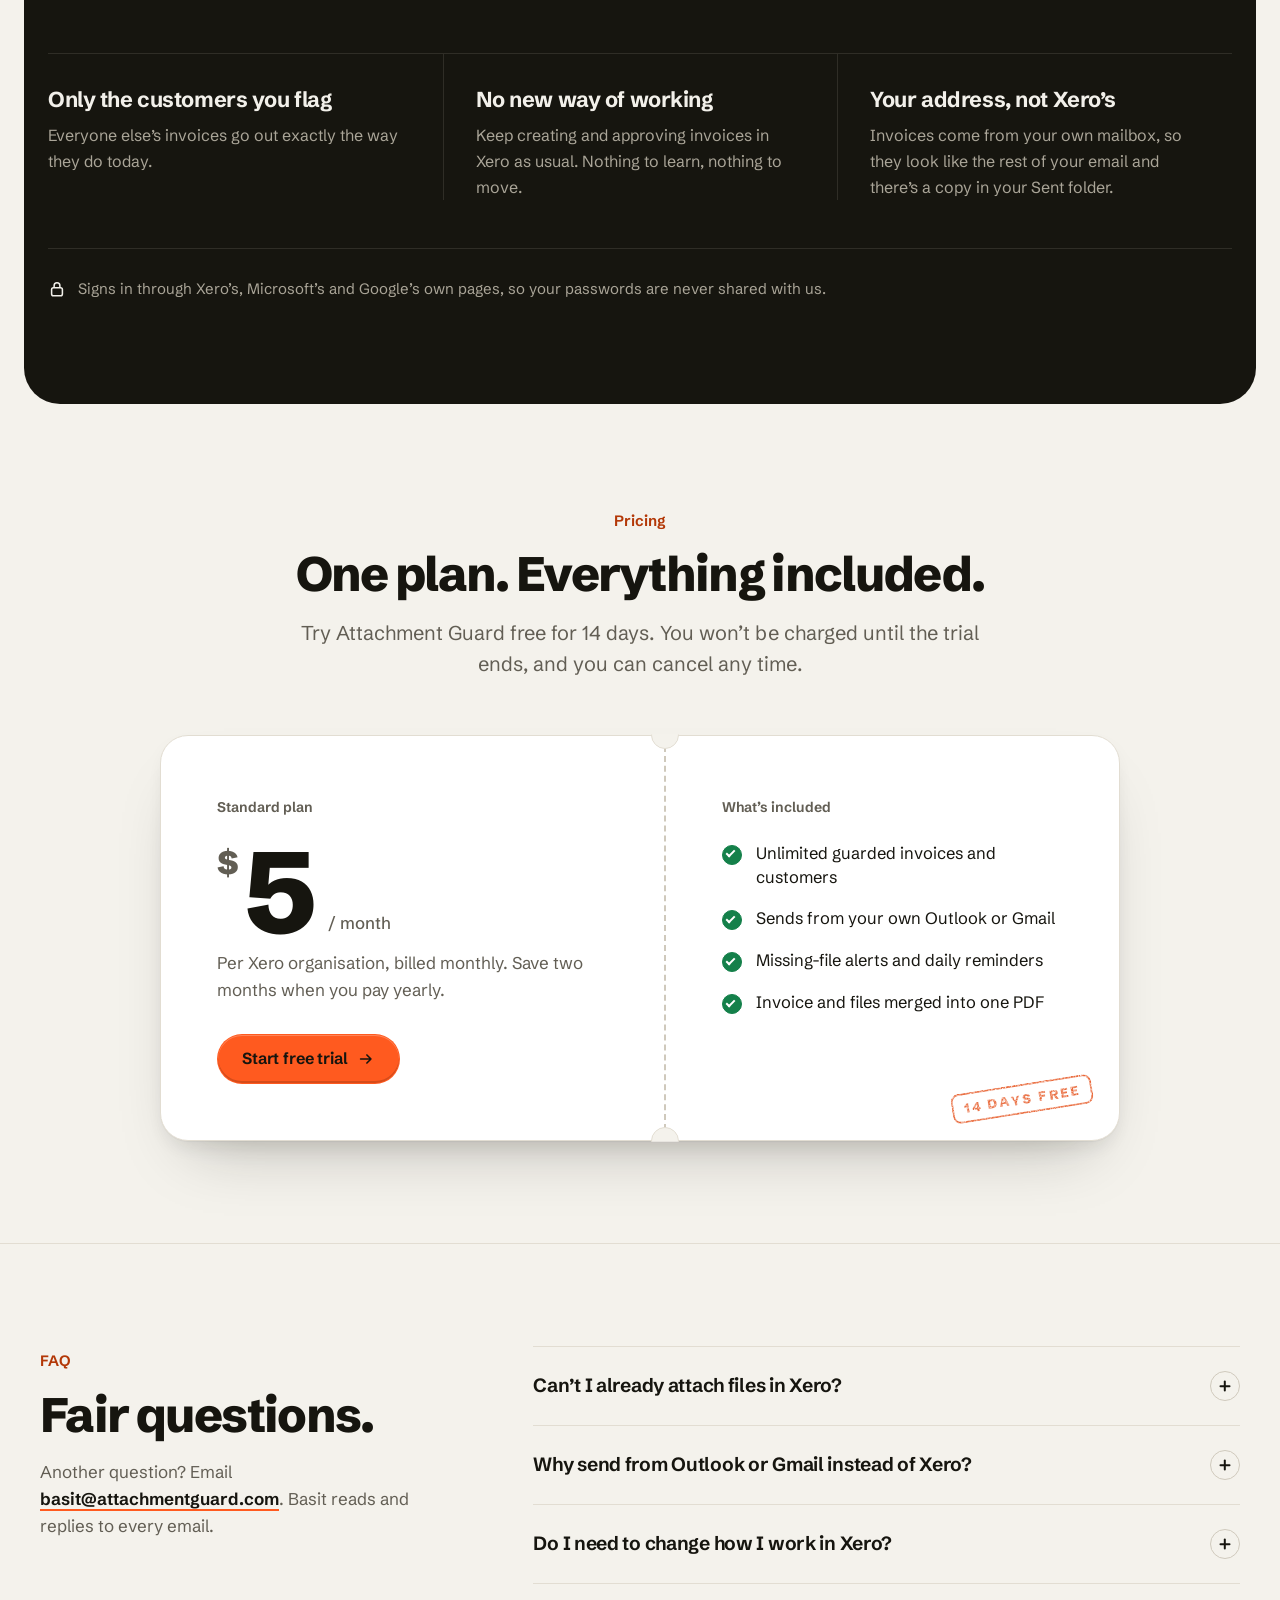
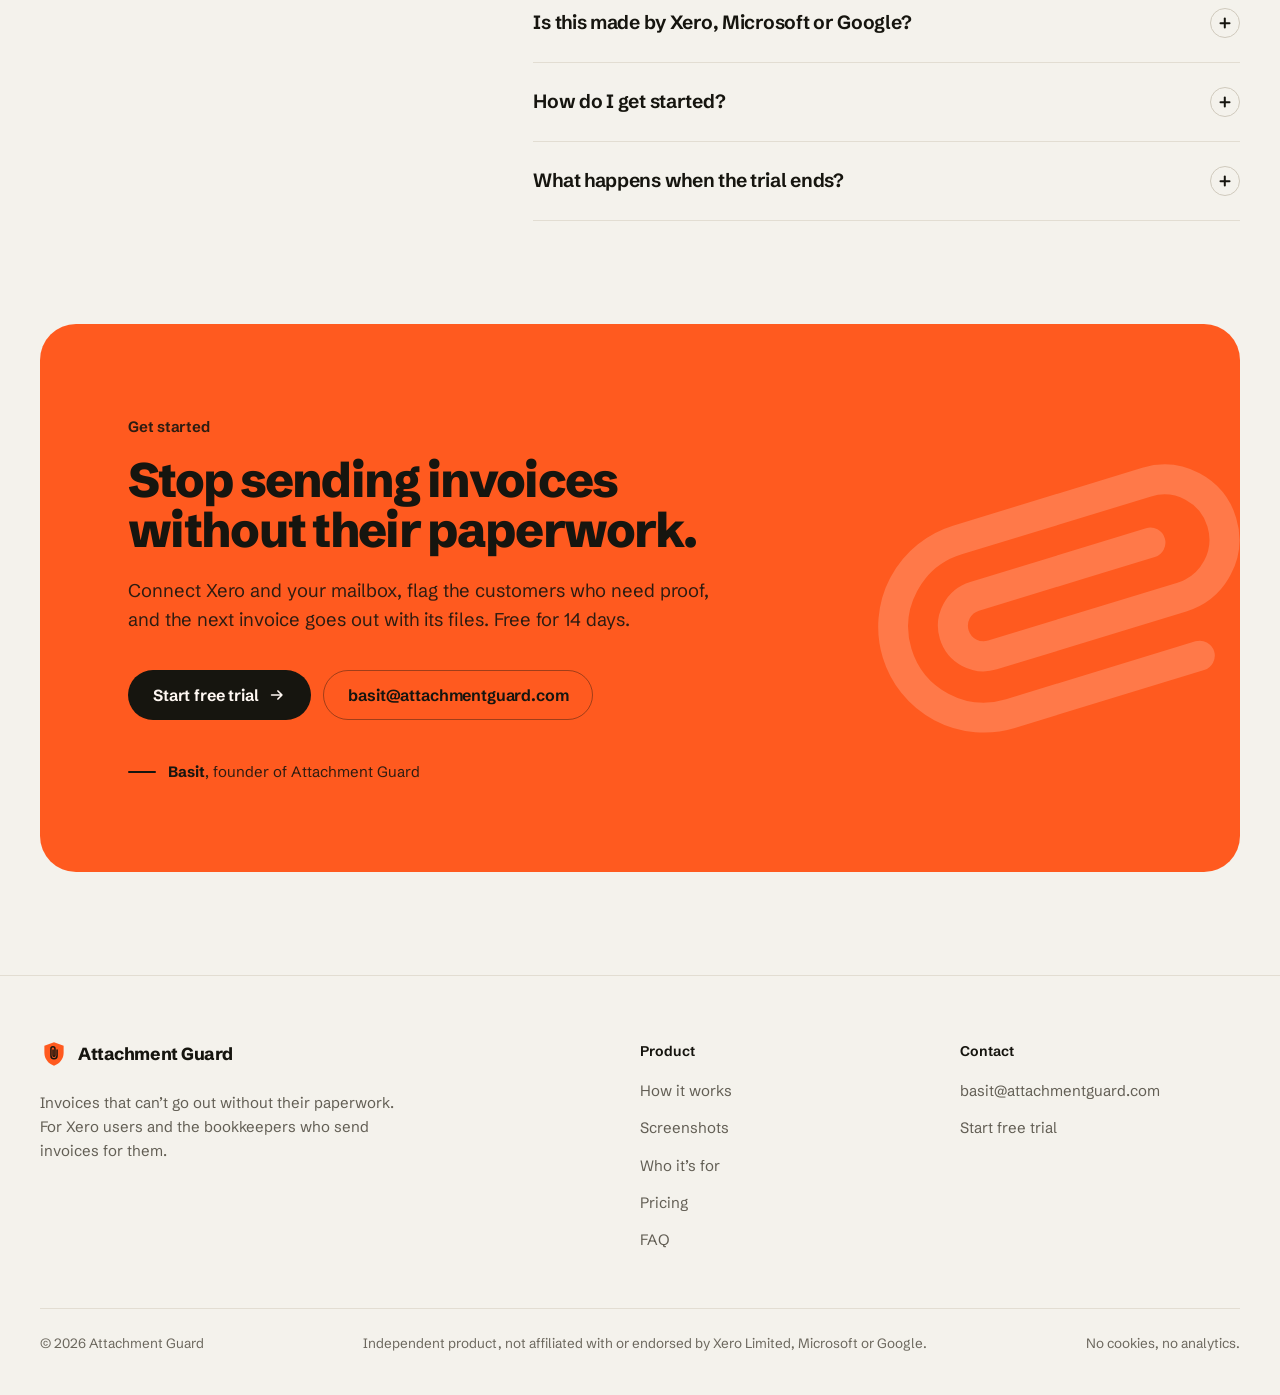
==== commit c5b27b20: "Present Attachment Guard as a product, with screenshots and checkout - Replace early-access wording " ====
--- a/index.html
+++ b/index.html
@@ -4,7 +4,7 @@
   <meta charset="utf-8">
   <meta name="viewport" content="width=device-width, initial-scale=1">
   <title>Attachment Guard – Invoices that can’t go out without their paperwork</title>
-  <meta name="description" content="Attachment Guard holds Xero invoices until the proof of delivery, timesheet or signed job sheet is attached, then sends them from your own Outlook or Gmail. Now in early access.">
+  <meta name="description" content="Attachment Guard holds Xero invoices until the proof of delivery, timesheet or signed job sheet is attached, then sends them from your own Outlook or Gmail. Try it free for 14 days.">
   <link rel="canonical" href="https://attachmentguard.com/">
   <meta name="color-scheme" content="light dark">
   <meta name="theme-color" content="#f4f2ec">
@@ -38,7 +38,7 @@
       if (meta) meta.setAttribute('content', theme === 'dark' ? '#0f0e0c' : '#f4f2ec');
     })();
   </script>
-  <link rel="stylesheet" href="assets/styles.css?v=5">
+  <link rel="stylesheet" href="assets/styles.css?v=6">
   <script src="assets/app.js?v=4" defer></script>
 </head>
 <body>
@@ -69,6 +69,7 @@
       </a>
       <nav class="nav" aria-label="Main">
         <a href="#how">How it works</a>
+        <a href="#product">Screenshots</a>
         <a href="#who">Who it’s for</a>
         <a href="#pricing">Pricing</a>
         <a href="#faq">FAQ</a>
@@ -78,7 +79,7 @@
           <svg class="i-sun" viewBox="0 0 20 20" aria-hidden="true"><circle cx="10" cy="10" r="3.6" fill="none" stroke="currentColor" stroke-width="1.7"/><path d="M10 1.8v2M10 16.2v2M1.8 10h2M16.2 10h2M4.2 4.2l1.4 1.4M14.4 14.4l1.4 1.4M4.2 15.8l1.4-1.4M14.4 5.6l1.4-1.4" stroke="currentColor" stroke-width="1.7" stroke-linecap="round"/></svg>
           <svg class="i-moon" viewBox="0 0 20 20" aria-hidden="true"><path d="M16.4 12.6A6.9 6.9 0 0 1 7.4 3.6a7 7 0 1 0 9 9Z" fill="none" stroke="currentColor" stroke-width="1.7" stroke-linejoin="round"/></svg>
         </button>
-        <a class="btn btn-primary btn-sm header-cta" href="mailto:basit@attachmentguard.com?subject=Early%20access%20to%20Attachment%20Guard">Get early access</a>
+        <a class="btn btn-primary btn-sm header-cta" href="checkout.html">Start free trial</a>
         <button class="icon-btn menu-btn" type="button" aria-expanded="false" aria-controls="mobile-nav" aria-label="Open menu">
           <svg class="i-menu" viewBox="0 0 20 20" aria-hidden="true"><path d="M3.5 7h13M3.5 13h13" stroke="currentColor" stroke-width="1.8" stroke-linecap="round"/></svg>
           <svg class="i-close" viewBox="0 0 20 20" aria-hidden="true"><use href="#i-x"/></svg>
@@ -87,10 +88,11 @@
     </div>
     <nav class="mobile-nav container" id="mobile-nav" aria-label="Mobile">
       <a href="#how">How it works</a>
+      <a href="#product">Screenshots</a>
       <a href="#who">Who it’s for</a>
       <a href="#pricing">Pricing</a>
       <a href="#faq">FAQ</a>
-      <a class="btn btn-primary" href="mailto:basit@attachmentguard.com?subject=Early%20access%20to%20Attachment%20Guard">Get early access <svg class="arrow" aria-hidden="true"><use href="#i-arrow"/></svg></a>
+      <a class="btn btn-primary" href="checkout.html">Start free trial <svg class="arrow" aria-hidden="true"><use href="#i-arrow"/></svg></a>
     </nav>
   </header>
 
@@ -100,20 +102,20 @@
       <div class="hero-bg" aria-hidden="true"></div>
       <div class="container hero-grid">
         <div class="hero-copy">
-          <p class="kicker" data-load style="--i:0"><span class="kicker-tag">Early access</span>For Xero users and bookkeepers</p>
+          <p class="kicker" data-load style="--i:0"><span class="kicker-tag">New</span>For Xero users and bookkeepers</p>
           <h1 class="display hero-title" id="hero-title">
             <span class="visually-hidden">Invoices that can’t go out without their paperwork.</span>
             <span aria-hidden="true"><span class="w" style="--i:1">Invoices</span> <span class="w" style="--i:2">that</span> <span class="w" style="--i:3">can’t</span> <span class="w" style="--i:4">go</span> <span class="w" style="--i:5">out</span> <span class="w" style="--i:6">without</span> <span class="w" style="--i:7">their</span> <span class="w" style="--i:8"><span class="mark">paperwork</span>.</span></span>
           </h1>
           <p class="lede" data-load style="--i:9">For customers who need proof of delivery, a timesheet or a signed job sheet, Attachment Guard holds each approved Xero invoice until the files are attached. Then it sends the invoice and files from your own Outlook or Gmail.</p>
           <div class="cta-row" data-load style="--i:10">
-            <a class="btn btn-primary" href="mailto:basit@attachmentguard.com?subject=Early%20access%20to%20Attachment%20Guard">Get early access <svg class="arrow" aria-hidden="true"><use href="#i-arrow"/></svg></a>
-            <a class="btn btn-secondary" href="#how">See how it works</a>
+            <a class="btn btn-primary" href="checkout.html">Start free trial <svg class="arrow" aria-hidden="true"><use href="#i-arrow"/></svg></a>
+            <a class="btn btn-secondary" href="#product">See the app</a>
           </div>
           <ul class="hero-points" data-load style="--i:11">
             <li>Connects to Xero</li>
             <li>Sends from Outlook or Gmail</li>
-            <li>Founding plan $5/month</li>
+            <li>14 days free, then $5/month</li>
           </ul>
         </div>
 
@@ -166,7 +168,7 @@
               <span class="toast-time">now</span>
             </div>
           </div>
-          <p class="console-caption">Illustration of the planned product</p>
+          <p class="console-caption">The invoice queue, live</p>
         </div>
       </div>
     </section>
@@ -290,6 +292,48 @@
             </div>
           </li>
         </ol>
+      </div>
+    </section>
+
+    <!-- Screenshots -->
+    <section class="section shots" id="product" aria-labelledby="shots-title">
+      <div class="container">
+        <div class="section-head split" data-reveal>
+          <span class="label">Inside the app</span>
+          <h2 class="h2" id="shots-title">Every invoice waiting for paperwork, on one screen.</h2>
+          <p class="lede">See what’s held and why, set the rules for each customer, and choose the mailbox your invoices go out from.</p>
+        </div>
+
+        <figure class="shot shot-main" data-reveal>
+          <div class="shot-frame">
+            <div class="shot-bar" aria-hidden="true"><i></i><i></i><i></i><span>app.attachmentguard.com/dashboard</span></div>
+            <a class="shot-link" href="assets/screens/dashboard.png" target="_blank" rel="noopener">
+              <img src="assets/screens/dashboard.png" width="2880" height="1800" loading="lazy" decoding="async" alt="Attachment Guard dashboard: three invoices held for missing paperwork, invoices sent today with their files, and an activity feed.">
+            </a>
+          </div>
+          <figcaption><b>Dashboard.</b> Held invoices, the file each one is missing, and everything sent today.</figcaption>
+        </figure>
+
+        <div class="shot-grid">
+          <figure class="shot" data-reveal style="--d:0">
+            <div class="shot-frame">
+              <div class="shot-bar" aria-hidden="true"><i></i><i></i><i></i><span>app.attachmentguard.com/customers</span></div>
+              <a class="shot-link" href="assets/screens/customers.png" target="_blank" rel="noopener">
+                <img src="assets/screens/customers.png" width="2880" height="1800" loading="lazy" decoding="async" alt="Customer rules: Xero contacts flagged with the paperwork they need, and the settings for Northside Freight Ltd.">
+              </a>
+            </div>
+            <figcaption><b>Customer rules.</b> Flag a customer, pick the files they need, and choose who gets reminded.</figcaption>
+          </figure>
+          <figure class="shot" data-reveal style="--d:1">
+            <div class="shot-frame">
+              <div class="shot-bar" aria-hidden="true"><i></i><i></i><i></i><span>app.attachmentguard.com/connections</span></div>
+              <a class="shot-link" href="assets/screens/connections.png" target="_blank" rel="noopener">
+                <img src="assets/screens/connections.png" width="2880" height="1800" loading="lazy" decoding="async" alt="Connections: Xero connected, invoices sending from an Outlook mailbox, Gmail available, and the invoice email template.">
+              </a>
+            </div>
+            <figcaption><b>Connections.</b> Xero plus your Outlook or Gmail mailbox, and the email your customers receive.</figcaption>
+          </figure>
+        </div>
       </div>
     </section>
 
@@ -370,25 +414,26 @@
       <div class="container">
         <div class="section-head" data-reveal>
           <span class="label">Pricing</span>
-          <h2 class="h2" id="pricing-title">One plan for founding members.</h2>
-          <p class="lede">Founding members get Attachment Guard first and help shape what it does.</p>
+          <h2 class="h2" id="pricing-title">One plan. Everything included.</h2>
+          <p class="lede">Try Attachment Guard free for 14 days. You won’t be charged until the trial ends, and you can cancel any time.</p>
         </div>
 
         <div class="ticket" data-reveal>
           <div class="ticket-main">
-            <span class="stub-title">Founding plan</span>
+            <span class="stub-title">Standard plan</span>
             <p class="price"><span class="visually-hidden">$5 per month</span><span class="cur" aria-hidden="true">$</span><span class="amt" aria-hidden="true">5</span><span class="per" aria-hidden="true">/ month</span></p>
-            <p>For the first businesses that help us shape Attachment Guard.</p>
-            <a class="btn btn-primary" href="mailto:basit@attachmentguard.com?subject=Founding%20plan">Join the founding list <svg class="arrow" aria-hidden="true"><use href="#i-arrow"/></svg></a>
+            <p>Per Xero organisation, billed monthly. Save two months when you pay yearly.</p>
+            <a class="btn btn-primary" href="checkout.html">Start free trial <svg class="arrow" aria-hidden="true"><use href="#i-arrow"/></svg></a>
           </div>
           <div class="ticket-stub">
-            <span class="stub-title">What you get</span>
+            <span class="stub-title">What’s included</span>
             <ul class="checks">
-              <li><i class="tick on" aria-hidden="true"></i><span>Nothing to pay today</span></li>
-              <li><i class="tick on" aria-hidden="true"></i><span>Early access before the public launch</span></li>
-              <li><i class="tick on" aria-hidden="true"></i><span>A direct line to the founder for feedback and requests</span></li>
+              <li><i class="tick on" aria-hidden="true"></i><span>Unlimited guarded invoices and customers</span></li>
+              <li><i class="tick on" aria-hidden="true"></i><span>Sends from your own Outlook or Gmail</span></li>
+              <li><i class="tick on" aria-hidden="true"></i><span>Missing-file alerts and daily reminders</span></li>
+              <li><i class="tick on" aria-hidden="true"></i><span>Invoice and files merged into one PDF</span></li>
             </ul>
-            <span class="ticket-stamp" aria-hidden="true">Founding</span>
+            <span class="ticket-stamp" aria-hidden="true">14 days free</span>
           </div>
         </div>
       </div>
@@ -417,11 +462,15 @@
           </details>
           <details class="qa">
             <summary>Is this made by Xero, Microsoft or Google?<span class="plus" aria-hidden="true"></span></summary>
-            <div class="answer"><p>No. Attachment Guard is an independent product. It will connect to Xero and to your Outlook (Microsoft 365) or Gmail (Google Workspace) mailbox through their own sign-in pages, so your passwords are never shared with us.</p></div>
+            <div class="answer"><p>No. Attachment Guard is an independent product. It connects to Xero and to your Outlook (Microsoft 365) or Gmail (Google Workspace) mailbox through their own sign-in pages, so your passwords are never shared with us.</p></div>
           </details>
           <details class="qa">
-            <summary>When can I start using it?<span class="plus" aria-hidden="true"></span></summary>
-            <div class="answer"><p>We’re building it now with a small group of Xero users and bookkeepers. Email us and we’ll add you to the early access list.</p></div>
+            <summary>How do I get started?<span class="plus" aria-hidden="true"></span></summary>
+            <div class="answer"><p>Start the free trial, connect Xero and your Outlook or Gmail mailbox, and flag your first customer. Setup takes about five minutes.</p></div>
+          </details>
+          <details class="qa">
+            <summary>What happens when the trial ends?<span class="plus" aria-hidden="true"></span></summary>
+            <div class="answer"><p>You keep going on the Standard plan at $5 a month, or cancel from the Billing page in two clicks. Your invoices in Xero are never touched.</p></div>
           </details>
         </div>
       </div>
@@ -432,11 +481,11 @@
       <div class="container">
         <div class="cta-panel" data-reveal>
           <svg class="cta-clip" viewBox="0 0 24 24" aria-hidden="true"><use href="#i-clip"/></svg>
-          <span class="label">Early access</span>
-          <h2 class="h2" id="cta-title">Tell us which invoices keep bouncing.</h2>
-          <p>Email us how you invoice today and which customers ask for paperwork. We’ll add you to the early access list, and every email gets a personal reply.</p>
+          <span class="label">Get started</span>
+          <h2 class="h2" id="cta-title">Stop sending invoices without their paperwork.</h2>
+          <p>Connect Xero and your mailbox, flag the customers who need proof, and the next invoice goes out with its files. Free for 14 days.</p>
           <div class="cta-row">
-            <a class="btn btn-dark" href="mailto:basit@attachmentguard.com?subject=Early%20access%20to%20Attachment%20Guard">Get early access <svg class="arrow" aria-hidden="true"><use href="#i-arrow"/></svg></a>
+            <a class="btn btn-dark" href="checkout.html">Start free trial <svg class="arrow" aria-hidden="true"><use href="#i-arrow"/></svg></a>
             <a class="btn btn-line-dark" href="mailto:basit@attachmentguard.com">basit@attachmentguard.com</a>
           </div>
           <p class="signature"><b>Basit</b>, founder of Attachment Guard</p>
@@ -456,6 +505,7 @@
           <h2>Product</h2>
           <ul>
             <li><a href="#how">How it works</a></li>
+            <li><a href="#product">Screenshots</a></li>
             <li><a href="#who">Who it’s for</a></li>
             <li><a href="#pricing">Pricing</a></li>
             <li><a href="#faq">FAQ</a></li>
@@ -465,7 +515,7 @@
           <h2>Contact</h2>
           <ul>
             <li><a href="mailto:basit@attachmentguard.com">basit@attachmentguard.com</a></li>
-            <li><a href="mailto:basit@attachmentguard.com?subject=Early%20access%20to%20Attachment%20Guard">Get early access</a></li>
+            <li><a href="checkout.html">Start free trial</a></li>
           </ul>
         </div>
       </div>
--- a/assets/styles.css
+++ b/assets/styles.css
@@ -917,3 +917,91 @@
   .js [data-reveal], .js .timeline li { opacity: 1; transform: none; }
   .pulse::after { display: none; }
 }
+
+/* ---------- Screenshots ---------- */
+.shots { border-top: 1px solid var(--line); }
+.shot { margin: 0; }
+.shot-main { margin-top: 56px; }
+.shot-frame {
+  overflow: hidden; border: 1px solid var(--line); border-radius: 16px;
+  background: var(--surface); box-shadow: var(--shadow-2);
+}
+.shot-bar {
+  display: flex; align-items: center; gap: 6px; height: 34px; padding: 0 14px;
+  border-bottom: 1px solid var(--line); background: var(--surface-2);
+}
+.shot-bar i { width: 10px; height: 10px; border-radius: 50%; background: var(--line-2); }
+.shot-bar span {
+  margin-left: 12px; padding: 3px 12px; border-radius: 99px; background: var(--sunken);
+  font-family: var(--mono); font-size: 12px; color: var(--faint);
+  overflow: hidden; text-overflow: ellipsis; white-space: nowrap;
+}
+.shot-link { display: block; cursor: zoom-in; }
+.shot-link img { width: 100%; height: auto; transition: transform .6s var(--ease-out); }
+.shot-link:hover img { transform: scale(1.01); }
+.shot figcaption { margin-top: 16px; color: var(--muted); font-size: 15.5px; max-width: 46em; }
+.shot figcaption b { color: var(--ink); font-weight: 650; }
+.shot-grid { display: grid; grid-template-columns: 1fr 1fr; gap: clamp(24px, 3vw, 40px); margin-top: clamp(32px, 4vw, 48px); }
+
+/* ---------- Checkout ---------- */
+.checkout { padding: clamp(40px, 6vw, 80px) 0 clamp(72px, 8vw, 112px); }
+.checkout-head { max-width: 640px; margin-bottom: 40px; }
+.checkout-head .h2 { margin: 14px 0 12px; }
+.back-link { display: inline-flex; align-items: center; gap: 8px; color: var(--muted); font-size: 15px; font-weight: 600; text-decoration: none; }
+.back-link:hover { color: var(--ink); }
+.back-link svg { width: 16px; height: 16px; transform: rotate(180deg); }
+.checkout-grid { display: grid; grid-template-columns: minmax(0, 7fr) minmax(0, 5fr); gap: clamp(24px, 4vw, 48px); align-items: start; }
+.co-card { background: var(--surface); border: 1px solid var(--line); border-radius: 22px; padding: clamp(22px, 3.5vw, 36px); box-shadow: var(--shadow-1); }
+.co-card + .co-card { margin-top: 20px; }
+.co-card h2 { font-size: 19px; letter-spacing: -.02em; font-weight: 750; }
+.co-card .sub { margin-top: 6px; color: var(--muted); font-size: 15px; }
+.co-step { display: inline-grid; place-items: center; width: 26px; height: 26px; margin-right: 10px; border-radius: 50%; background: var(--ink); color: var(--bg); font-size: 13px; font-weight: 750; vertical-align: 2px; }
+.cycle { display: grid; grid-template-columns: 1fr 1fr; gap: 12px; margin-top: 20px; }
+.cycle label {
+  position: relative; display: block; padding: 16px 18px; border: 1.5px solid var(--line-2); border-radius: 14px;
+  cursor: pointer; transition: border-color .2s, background-color .2s;
+}
+.cycle input { position: absolute; opacity: 0; pointer-events: none; }
+.cycle label:hover { border-color: var(--ink-2); }
+.cycle input:checked + .cycle-body { color: var(--ink); }
+.cycle label:has(input:checked) { border-color: var(--accent); background: var(--accent-soft); }
+.cycle label:has(input:focus-visible) { outline: 2px solid var(--accent-text); outline-offset: 3px; }
+.cycle-body b { display: block; font-size: 16px; }
+.cycle-body span { display: block; margin-top: 4px; color: var(--muted); font-size: 14.5px; }
+.save-tag { position: absolute; top: -10px; right: 14px; padding: 2px 9px; border-radius: 99px; background: var(--ok); color: #fff; font-size: 12px; font-weight: 700; }
+.co-list { margin: 20px 0 0; padding: 0; list-style: none; display: grid; gap: 14px; }
+.co-list li { display: flex; gap: 12px; align-items: flex-start; font-size: 15.5px; }
+.co-list .tick { margin-top: 2px; }
+.pay-methods { display: flex; flex-wrap: wrap; gap: 8px; margin-top: 18px; }
+.pay-methods span { padding: 6px 12px; border: 1px solid var(--line); border-radius: 8px; background: var(--surface-2); font-size: 13.5px; font-weight: 600; color: var(--ink-2); }
+.summary { position: sticky; top: calc(var(--header-h) + 24px); }
+.summary-plan { display: flex; align-items: center; gap: 14px; padding-bottom: 18px; border-bottom: 1px solid var(--line); }
+.summary-plan svg { width: 40px; height: 40px; flex: none; }
+.summary-plan b { display: block; font-size: 16.5px; }
+.summary-plan span { color: var(--muted); font-size: 14px; }
+.summary-rows { margin: 18px 0 0; display: grid; gap: 12px; }
+.summary-rows div { display: flex; justify-content: space-between; gap: 16px; font-size: 15px; }
+.summary-rows dt { color: var(--muted); }
+.summary-rows dd { margin: 0; font-variant-numeric: tabular-nums; }
+.summary-rows .total { padding-top: 14px; border-top: 1px solid var(--line); font-size: 17px; font-weight: 750; }
+.summary-rows .total dt { color: var(--ink); }
+.summary-note { margin-top: 14px; color: var(--muted); font-size: 14px; }
+.summary .btn { width: 100%; margin-top: 22px; }
+.secure { display: flex; align-items: center; justify-content: center; gap: 8px; margin-top: 14px; color: var(--faint); font-size: 13.5px; }
+.secure svg { width: 15px; height: 15px; }
+.co-notice {
+  margin-top: 18px; padding: 14px 16px; border-radius: 12px; border: 1px solid var(--accent-line);
+  background: var(--accent-soft); color: var(--ink); font-size: 14.5px;
+}
+.co-notice[hidden] { display: none; }
+.co-notice b { display: block; margin-bottom: 2px; }
+
+@media (max-width: 920px) {
+  .shot-grid { grid-template-columns: 1fr; }
+  .checkout-grid { grid-template-columns: 1fr; }
+  .summary { position: static; }
+}
+@media (max-width: 600px) {
+  .shot-bar span { font-size: 11px; }
+  .cycle { grid-template-columns: 1fr; }
+}
